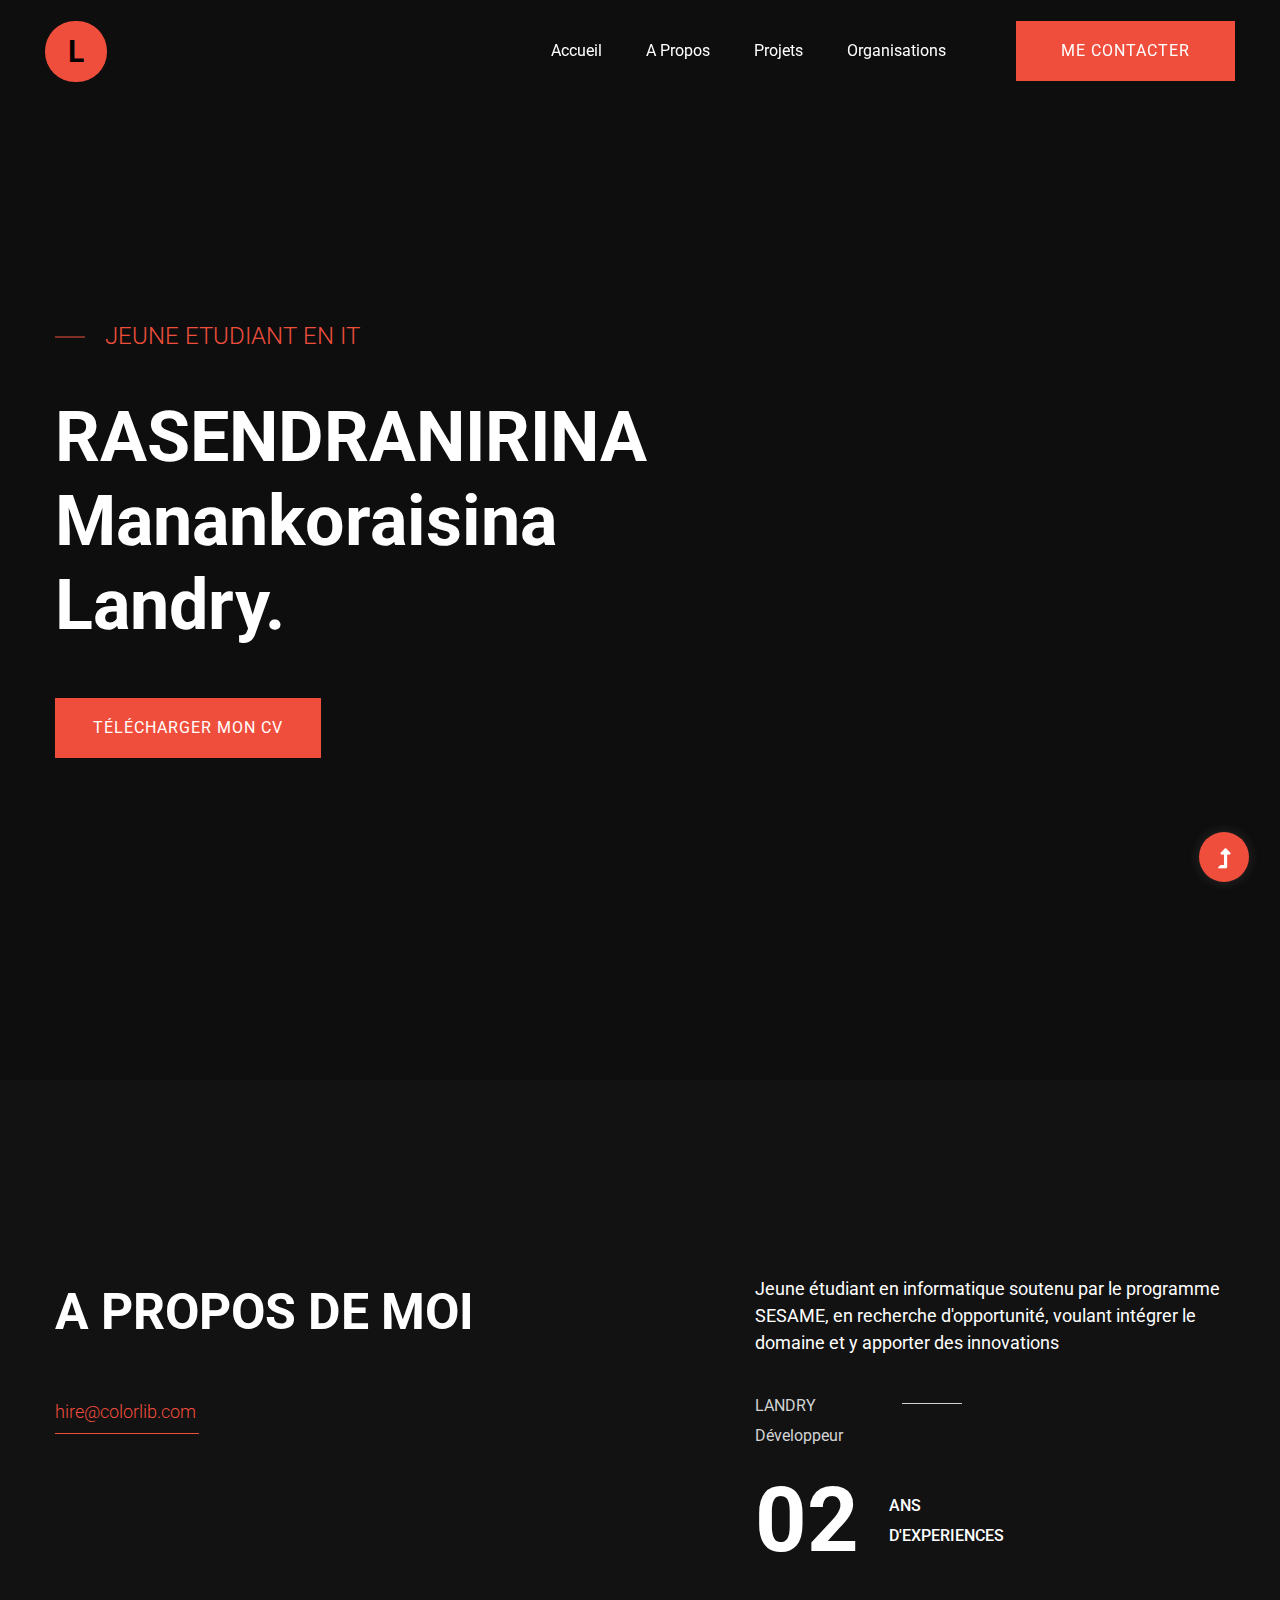
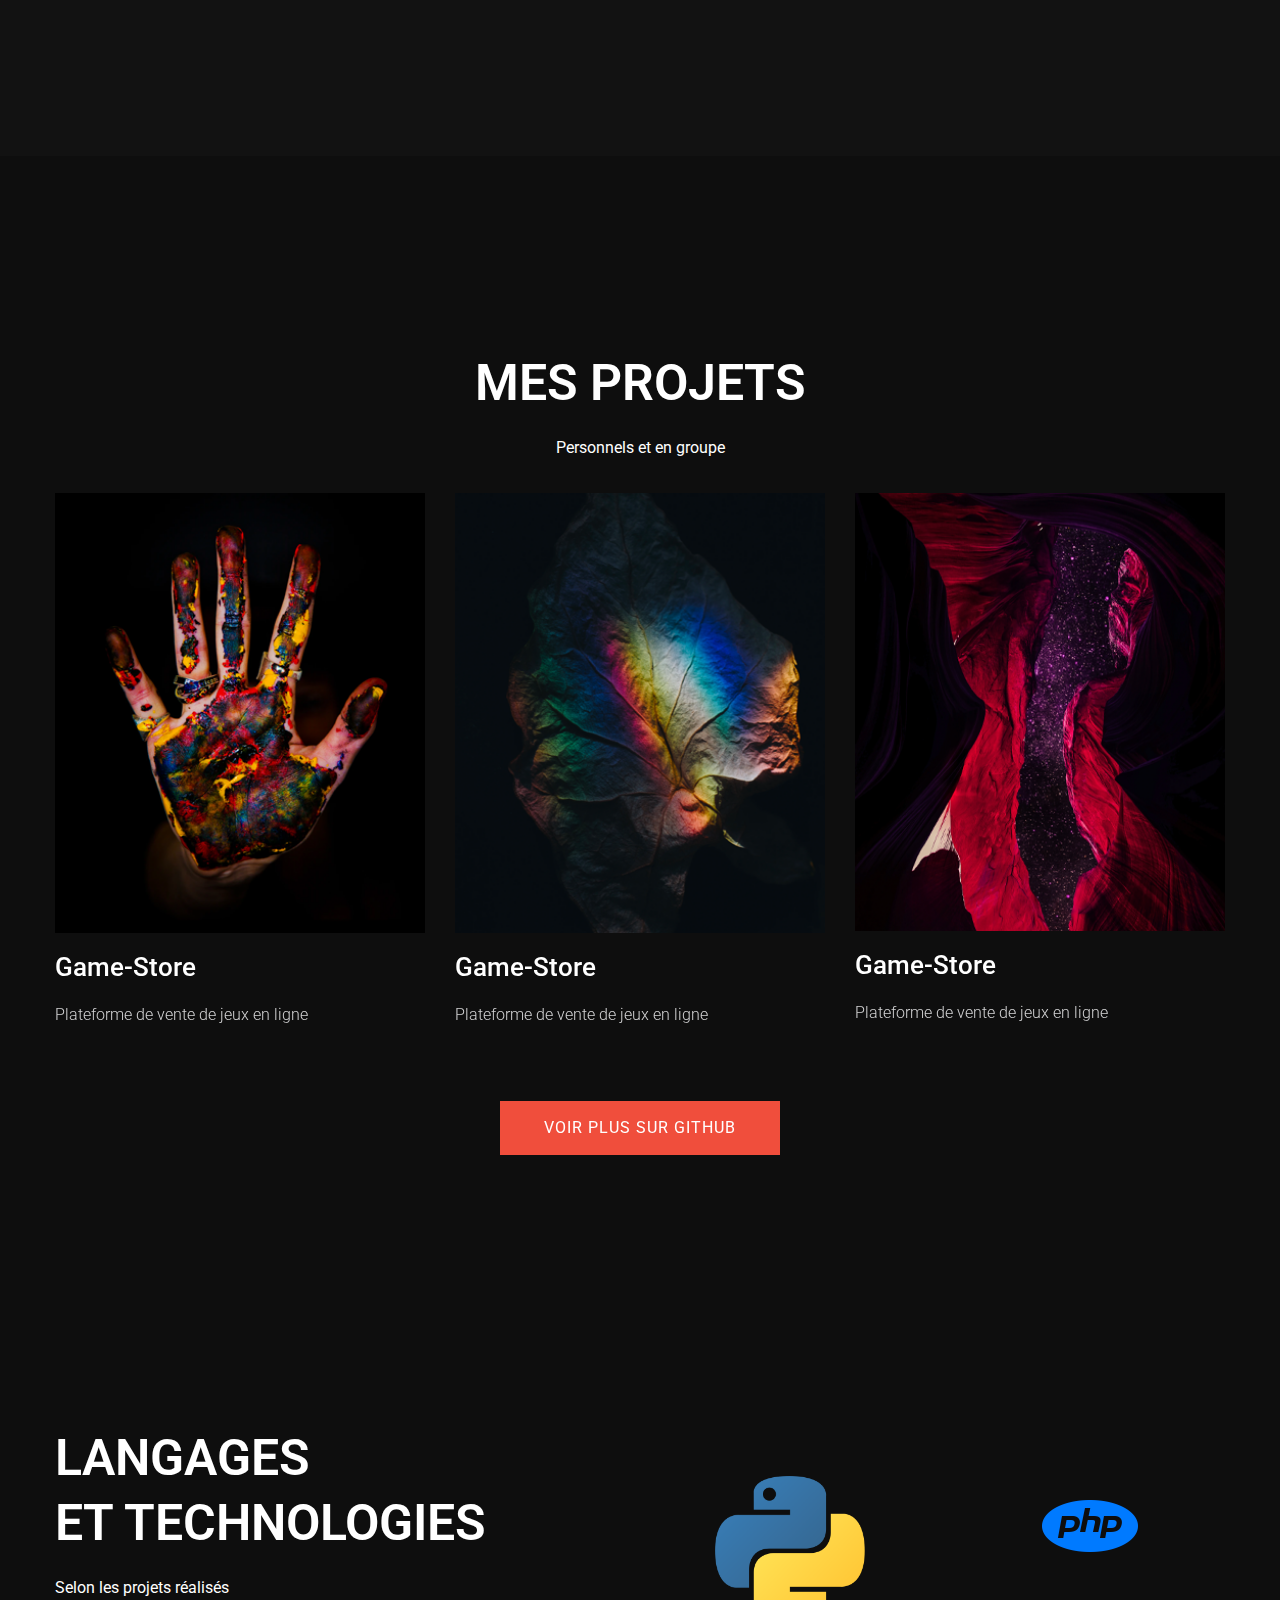
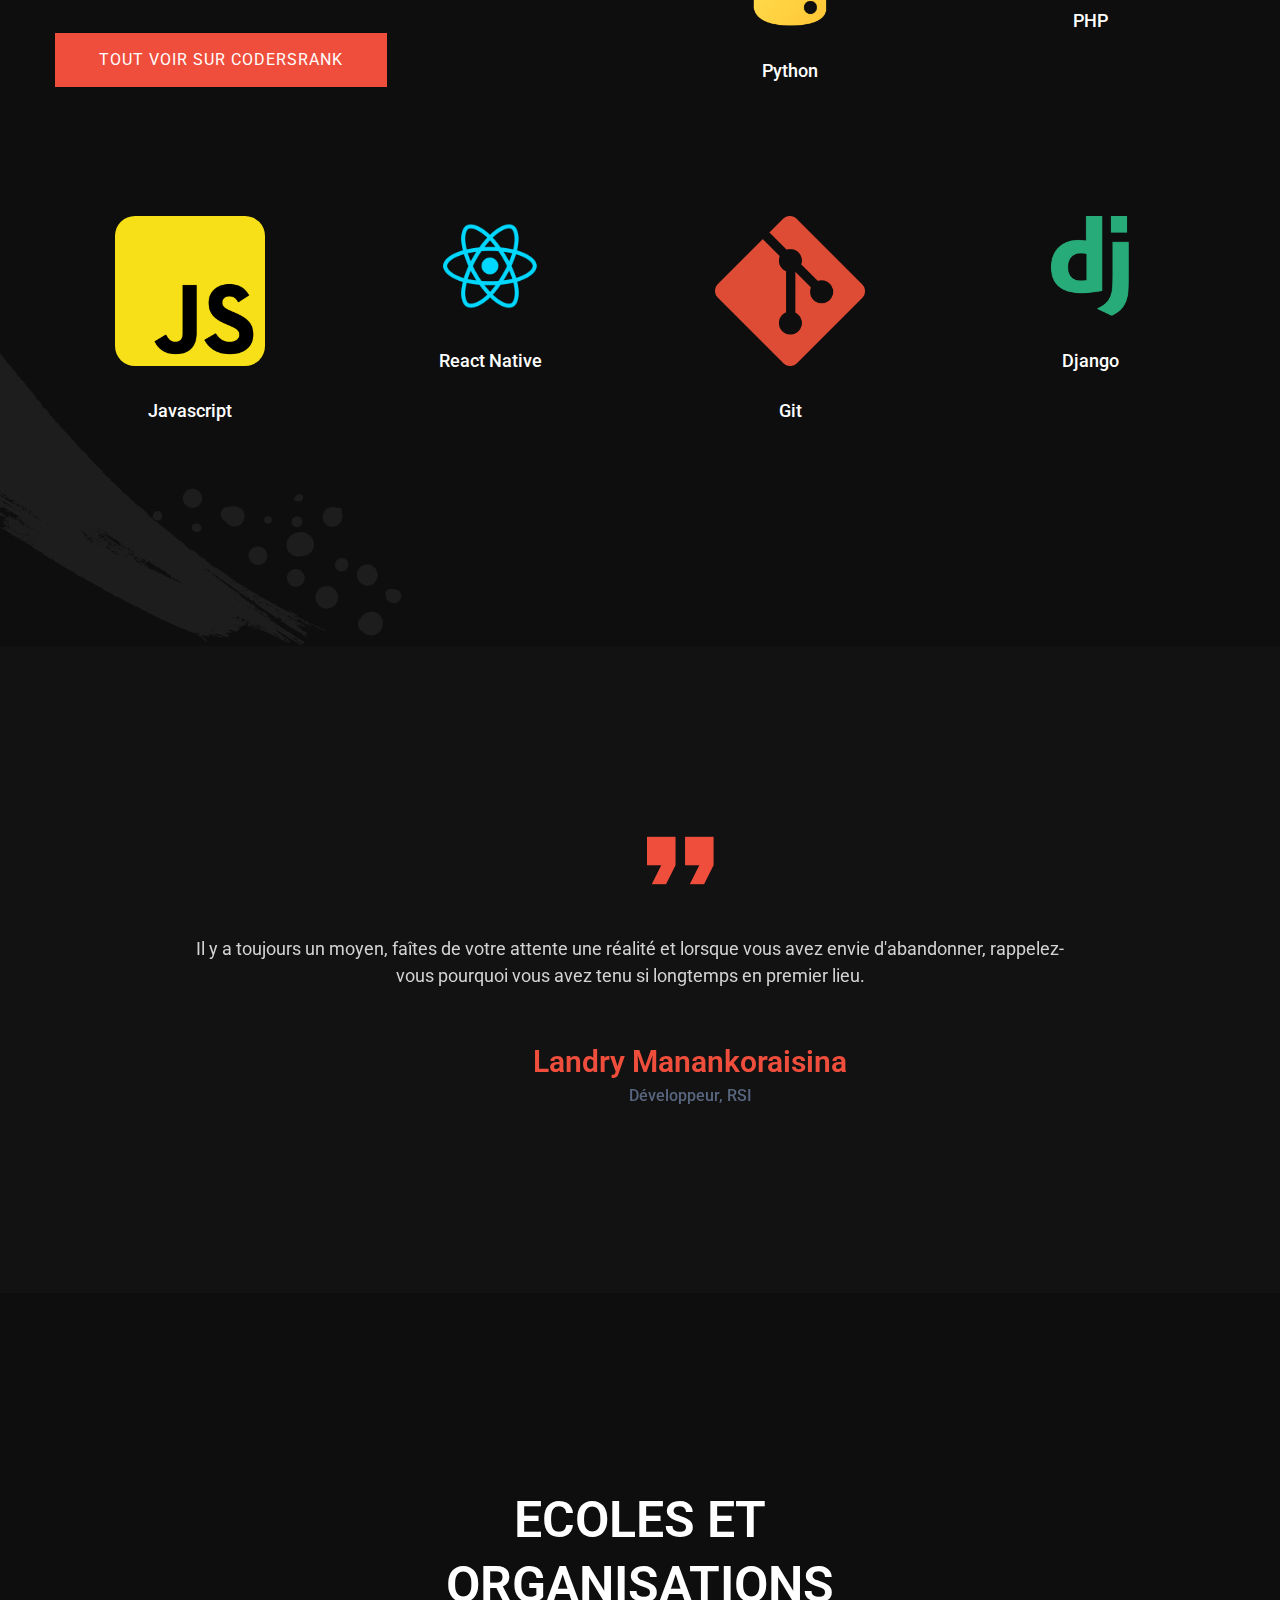
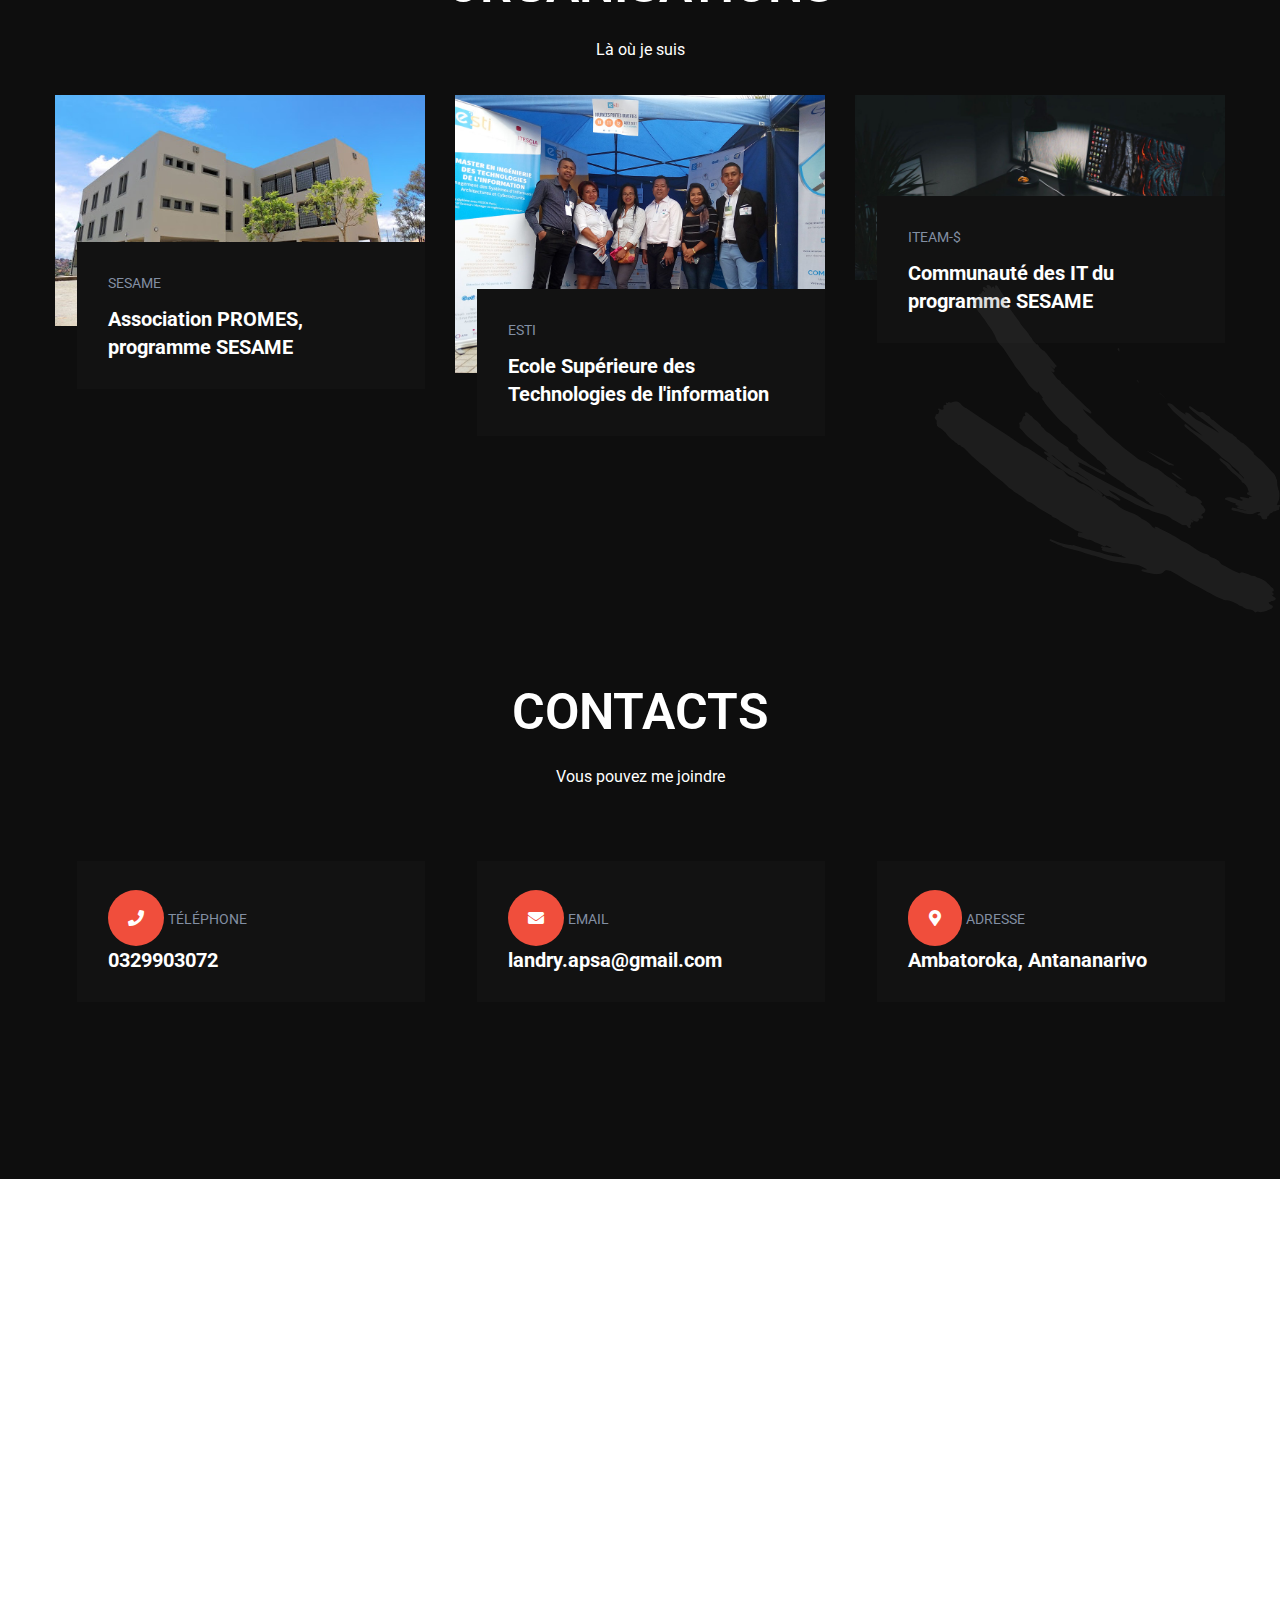
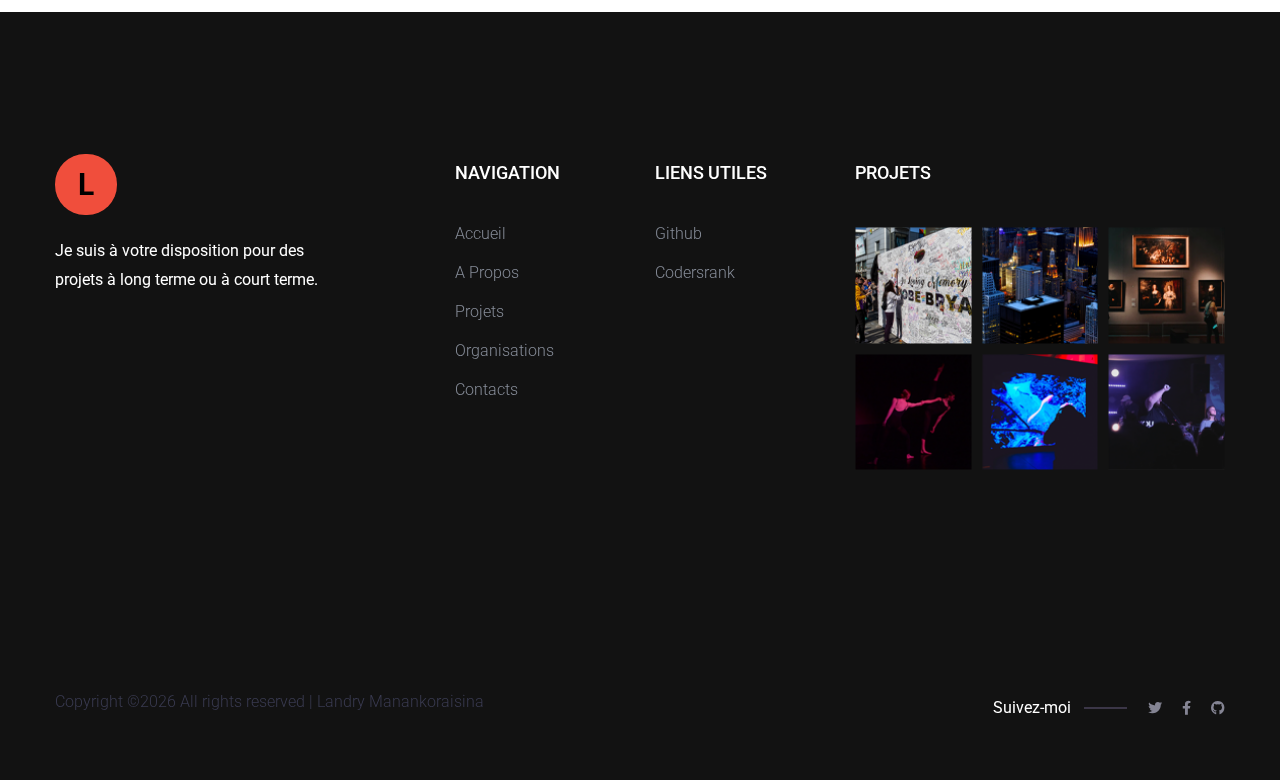
==== index.html @ 5b33c989 "Change index" ====
<!doctype html>
	<html class="no-js" lang="zxx">
		<head>
			<meta charset="utf-8">
			<meta http-equiv="x-ua-compatible" content="ie=edge">
			<title>Landry Manankoraisina </title>
			<meta name="description" content="">
			<meta name="viewport" content="width=device-width, initial-scale=1">
			<link rel="manifest" href="site.webmanifest">
			<link rel="shortcut icon" type="image/x-icon" href="assets/img/fav.ico">

			<link rel="stylesheet" href="assets/css/bootstrap.min.css">
			<link rel="stylesheet" href="assets/css/owl.carousel.min.css">
			<link rel="stylesheet" href="assets/css/slicknav.css">
			<link rel="stylesheet" href="assets/css/flaticon.css">
			<link rel="stylesheet" href="assets/css/animate.min.css">
			<link rel="stylesheet" href="assets/css/magnific-popup.css">
			<link rel="stylesheet" href="assets/css/fontawesome-all.min.css">
			<link rel="stylesheet" href="assets/css/themify-icons.css">
			<link rel="stylesheet" href="assets/css/slick.css">
			<link rel="stylesheet" href="assets/css/nice-select.css">
			<link href="assets/fontawesome/css/all.css" rel="stylesheet">
			<link href="assets/fontawesome/css/fontawesome.css" rel="stylesheet">
			<link href="assets/fontawesome/css/fontawesome.min.css" rel="stylesheet">
			<link rel="stylesheet" href="assets/css/style.css">

		</head>

		<body>

			<div id="preloader-active">
				<div class="preloader d-flex align-items-center justify-content-center">
					<div class="preloader-inner position-relative">
						<div class="preloader-circle"></div>
							<div class="preloader-img pere-text">
							<a href="index1.html" style="font-size:30px;background-color: #f04e3c; padding: 13px; padding-left:23px; padding-right: 23px; color: #fff; font-weight: bolder; border-radius: 30px;">L</a>
						</div>
					</div>
				</div>
			</div>

			
			<header id="home">

				<div class="header-area header-transparent">
					<div class="main-header  header-sticky">
						<div class="container-fluid">
							<div class="row align-items-center">

								<div class="col-xl-2 col-lg-2 col-md-1">
									<div class="logo">
										<a href="index1.html" style="font-size:30px;background-color: #f04e3c; padding: 13px; padding-left:23px; padding-right: 23px; color: #000; font-weight: bolder; border-radius: 30px;">L</a>
									</div>
								</div>
								<div class="col-xl-10 col-lg-10 col-md-10">
									<div class="menu-main d-flex align-items-center justify-content-end">

										<div class="main-menu f-right d-none d-lg-block">
											<nav>
												<ul id="navigation">
													<li ><a href="index1.html">Accueil</a></li>
													<li ><a href="#apropos"> A propos</a></li>
													<li ><a href="#projets">Projets</a></li>
													<li ><a href="#org">Organisations</a></li>
												</ul>
											</nav>
										</div>

										<div class="header-right-btn f-right d-none d-lg-block ml-20">
											<a href="#contact" class="btn header-btn">Me contacter</a>
										</div>
									</div>
								</div>

								<div class="col-12">
									<div class="mobile_menu d-block d-lg-none"></div>
								</div>
							</div>
						</div>
					</div>
				</div>

			</header>


			<main>

				<div class="slider-area ">
					<div class="slider-active">

						<div class="single-slider slider-height d-flex align-items-center">
							<div class="container">
								<div class="row">
									<div class="col-xl-7 col-lg-7 col-md-8">
										<div class="hero__caption">
											<span data-animation="fadeInUp" data-delay=".4s">JEUNE ETUDIANT EN IT</span>
											<h1 data-animation="fadeInUp" data-delay=".6s" style="text-transform: none !important;">RASENDRANIRINA Manankoraisina Landry.</h1>

											<div class="hero__btn">
												<a href="assets/cv/CV_Landry.pdf" class="btn hero-btn" data-animation="fadeInLeft" data-delay=".8s">Télécharger mon CV</a>
											</div>
										</div>
									</div>
								</div>
							</div>

							<div class="hero-man">
								<!--<img src="assets/img/gallery/about2.png" alt="">-->
							</div>
						</div>

					</div>
				</div>


				<section class="about-area about1 section-padding30" id="apropos">
					<div class="container">
						<div class="row justify-content-between">
							<div class="col-xl-5 col-lg-6">
								<div class="about-caption2 mb-50">
									<h3>A PROPOS DE MOI</h3>
									<div class="send-cv">
										<a ><span class="__cf_email__" data-cfemail="a0c8c9d2c5e0c3cfcccfd2ccc9c28ec3cfcd">ETUDIANT en INFORMATIQUE</span></a>
									</div>
								</div>
							</div>
							<div class="col-xl-5 col-lg-5">
								<div class="about-caption mb-50">
									<h3>Jeune étudiant en informatique soutenu par le programme
										SESAME, en recherche d'opportunité, voulant intégrer le domaine
										et y apporter des innovations</h3>
									<p class="pera1"><span>Landry </span> Développeur</p>
									<div class="experience">
										<div class="year">
											<span>02</span>
										</div>
										<div class="year-details"><p>ANS<br> D'EXPERIENCES</p></div>
									</div>
								</div>
							</div>
						</div>
					</div>
					
					<div class="about-shape d-none d-xl-block">
						<img src="assets/img/gallery/about_shape.png" alt="">
					</div>
				</section>


				<section class="home-blog-area section-padding30" id="projets">
					<div class="container">
						<div class="section-tittle text-center mb-30">
							<h2>MES PROJETS</h2>
							<p>Personnels et en groupe</p>
						</div>
						<div class="row">
							<div class="col-xl-4 col-lg-4 col-md-6 col-sm-6">
								<div class="single-team mb-30">
									<div class="team-img">
										<img src="assets/img/gallery/blog01.png" alt="">
									</div>
										<div class="team-caption">
										<h3><a href="services.html">Game-Store</a></h3>
										<p>Plateforme de vente de jeux en ligne</p>
									</div>
								</div>
							</div>
							<div class="col-xl-4 col-lg-4 col-md-6 col-sm-6">
								<div class="single-team mb-30">
									<div class="team-img">
										<img src="assets/img/gallery/blog02.png" alt="">
									</div>
									<div class="team-caption">
										<h3><a href="services.html">Game-Store</a></h3>
										<p>Plateforme de vente de jeux en ligne</p>
									</div>
								</div>
							</div>
							<div class="col-xl-4 col-lg-4 col-md-6 col-sm-6">
								<div class="single-team mb-30">
									<div class="team-img">
										<img src="assets/img/gallery/blog03.png" alt="">
									</div>
									<div class="team-caption">
										<h3><a href="services.html">Game-Store</a></h3>
										<p>Plateforme de vente de jeux en ligne</p>
									</div>
								</div>
							</div>	
						</div>
						<div class="row" style="margin-top: -5%;">
							<div class="col-lg-12">
								<div class="gallery-btn text-center pt-100">
									<a href="https://github.com/Landris18" class="btn">Voir plus sur Github</a>
								</div>
							</div>
						</div>
					</div>
				</section>


				<section class="brand-area pb-bottom section-padding30">
					<div class="container" style="margin-top: -5%;">
						<div class="row">
							<div class="col-lg-6">
								<div class="section-tittle mb-30">
									<h2>LANGAGES <br>ET TECHNOLOGIES</h2>
									<p>Selon les projets réalisés</p>
									<a href="https://profile.codersrank.io/user/Landris18" class="btn">Tout voir sur Codersrank</a>
								</div>
							</div>
							<div class="col-lg-3 col-md-4 col-sm-6">
								<div class="single-brand text-center mb-30" style="border:none !important;">
									<img src="assets/img/gallery/pyth.png" height="150" alt="">
									<p style="text-transform: none;">Python</p>
								</div>
							</div>
							<div class="col-lg-3 col-md-4 col-sm-6">
								<div class="single-brand text-center mb-30" style="border:none !important;">
									<img src="assets/img/gallery/php.png" height="100" alt="">
									<p style="text-transform: none;">PHP</p>
								</div>
							</div>
							<div class="col-lg-3 col-md-4 col-sm-6" >
								<div class="single-brand text-center mb-30" style="border:none !important;">
									<img src="assets/img/gallery/js.png" height="150" style="border-radius: 20px;" alt="">
									<p style="text-transform: none;">Javascript</p>
								</div>
							</div>
							<div class="col-lg-3 col-md-4 col-sm-6">
								<div class="single-brand text-center mb-30" style="border:none !important;">
									<img src="assets/img/gallery/react.png" height="100" alt="">
									<p style="text-transform: none;">React Native</p>
								</div>
							</div>
							<div class="col-lg-3 col-md-4 col-sm-6">
								<div class="single-brand text-center mb-30" style="border:none !important;">
									<img src="assets/img/gallery/git.png" height="150" alt="">
									<p style="text-transform: none;">Git</p>
								</div>
							</div>
							<div class="col-lg-3 col-md-4 col-sm-6">
								<div class="single-brand text-center mb-30" style="border:none !important;">
									<img src="assets/img/gallery/dj.png" height="100" alt="">
									<p style="text-transform: none;">Django</p>
								</div>
							</div>
						</div>
					</div>

					<div class="brand-shape d-none d-lg-block">
						<img src="assets/img/gallery/brand_shape.png" alt="">
					</div>
				</section>


				<div class="testimonial-area testimonial-padding">
					<div class="container ">
						<div class="row d-flex justify-content-center">
							<div class="col-xl-11 col-lg-11 col-md-9">
								<div class="h1-testimonial-active">
									<div class="single-testimonial text-center">
										<div class="testimonial-caption ">
											<div class="testimonial-top-cap">
												<img src="assets/img/gallery/testimonial.png" alt="">
												<p style="font-size: 18px;">Il y a toujours un moyen, faîtes de votre attente une réalité et lorsque vous avez envie d'abandonner, rappelez-vous pourquoi vous avez tenu si longtemps en premier lieu.</p>
											</div>

											<div class="testimonial-founder d-flex align-items-center justify-content-center">
												<div class="founder-img">
													<img height="80" style="border-radius: 50px;"  src="assets/img/gallery/landry.jpg" alt="">
												</div>
												<div class="founder-text">
													<span>Landry Manankoraisina</span>
													<p>Développeur, RSI</p>
												</div>
											</div>
										</div>
									</div>
								</div>
							</div>
						</div>
					</div>
				</div>


				<section class="blogs-area section-padding30" id="org">
					<div class="container">
						<div class="row justify-content-center">
							<div class="col-lg-6">
								<div class="section-tittle text-center mb-30">
									<h2>Ecoles et organisations</h2>
									<p>Là où je suis</p>
								</div>
							</div>
						</div>
						<div class="row">
							<div class="col-lg-4 col-md-6">
								<div class="single-blogs mb-100">
									<div class="blog-img">
										<img src="assets/img/gallery/sesame.jpg" alt="">
									</div>
									<div class="blog-cap">
										<span class="color1">SESAME</span>
										<h4><a href="https://sesame.promesmada.org">Association PROMES, programme SESAME</a></h4>
									</div>
								</div>
							</div>
							<div class="col-lg-4 col-md-6">
								<div class="single-blogs mb-100">
									<div class="blog-img">
										<img src="assets/img/gallery/esti.jpg" alt="">
									</div>
									<div class="blog-cap">
										<span class="color1">ESTI</span>
										<h4><a href="https://esti.mg">Ecole Supérieure des Technologies de l'information</a></h4>
									</div>
								</div>
							</div>
							<div class="col-lg-4 col-md-6">
								<div class="single-blogs mb-100">
									<div class="blog-img">
										<img src="assets/img/gallery/it.jpg" alt="">
									</div>
									<div class="blog-cap">
										<span class="color1">iTeam-$</span>
										<h4><a href="https://iteam-s.github.io">Communauté des IT du programme SESAME</a></h4>
									</div>
								</div>
							</div>
						</div>
					</div>

					<div class="blog-shape d-none d-xl-block" >
						<img src="assets/img/gallery/blog_shape.png" alt="">
					</div>
				</section>



				<section class="blogs-area section-padding30" id="contact" >
					<div class="container" style="margin-top: -10%;">
						<div class="row justify-content-center">
							<div class="col-lg-6">
								<div class="section-tittle text-center mb-30">
									<h2>Contacts</h2>
									<p>Vous pouvez me joindre</p>
								</div>
							</div>
						</div>
						<div class="row" style="margin-top: 10%;">
							<div class="col-lg-4 col-md-6">
								<div class="single-blogs mb-100">
									<div class="blog-cap">
										<i class="fa fa-phone" style="color: white; background-color: #f04e3c; padding: 20px; border-radius: 50px;"></i>
										<span class="color1">Téléphone</span>
										<h4><a >0329903072</a></h4>
									</div>
								</div>
							</div>
							<div class="col-lg-4 col-md-6">
								<div class="single-blogs mb-100">
									<div class="blog-cap" >
										<i class="fa fa-envelope" style="color: white; background-color: #f04e3c; padding: 20px; border-radius: 50px;"></i>
										<span class="color1">Email</span>
										<h4 ><a>landry.apsa@gmail.com</a></h4>
									</div>
								</div>
							</div>
							<div class="col-lg-4 col-md-6">
								<div class="single-blogs mb-100">
									<div class="blog-cap">
										<i class="fa fa-map-marker-alt" style="color: white; background-color: #f04e3c; padding: 20px; padding-left: 21px; padding-right: 21px; border-radius: 50px;"></i>
										<span class="color1">Adresse</span>
										<h4><a>Ambatoroka, Antananarivo</a></h4>
									</div>
								</div>
							</div>
						</div>
					</div>
				</section>

			</main>

			
			<div class="map">
				<iframe style="width: 100%; height: 465px; margin-bottom: -3%;" src="https://www.google.com/maps/embed?pb=!1m18!1m12!1m3!1d6885.106578918147!2d47.54228074004742!3d-18.925922514145277!2m3!1f0!2f0!3f0!3m2!1i1024!2i768!4f13.1!3m3!1m2!1s0x0%3A0x0!2zMTjCsDU1JzM0LjYiUyA0N8KwMzInMzIuNCJF!5e0!3m2!1sfr!2smg!4v1571832051023!5m2!1sfr!2smg" frameborder="0" style="border:0;" allowfullscreen=""></iframe>
			</div>
			
			
			<footer>
				<div class="footer-area footer-bg">
					<div class="container">
						<div class="footer-top footer-padding">
							<div class="row d-flex justify-content-between">
								<div class="col-xl-4 col-lg-4 col-md-5 col-sm-8">
									<div class="single-footer-caption mb-50">

										<div class="footer-logo">
											<a href="index1.html" style="font-size:30px;background-color: #f04e3c; padding: 13px; padding-left:23px; padding-right: 23px; color: #000; font-weight: bolder; border-radius: 30px;">L</a>
										</div>
										<div class="footer-tittle">
											<div class="footer-pera">
												<p class="info1">Je suis à votre disposition pour des projets à long terme ou à court terme.</p>
											</div>
										</div>
									</div>
								</div>
								<div class="col-xl-2 col-lg-2 col-md-5 col-sm-6">
									<div class="single-footer-caption mb-50">
										<div class="footer-tittle">
											<h4>Navigation</h4>
											<ul>
												<li><a href="#home">Accueil</a></li>
												<li><a href="#apropos">A propos</a></li>
												<li><a href="#projets">Projets</a></li>
												<li><a href="#org">Organisations</a></li>
												<li><a href="#contact">Contacts</a></li>
											</ul>
										</div>
									</div>
								</div>
								<div class="col-xl-2 col-lg-2 col-md-5 col-sm-6">
									<div class="single-footer-caption mb-50">
										<div class="footer-tittle">
											<h4>Liens utiles</h4>
											<ul>
												<li><a href="https://github.com/Landris18">Github</a></li>
												<li><a href="https://profile.codersrank.io/user/Landris18">Codersrank</a></li>
											</ul>
										</div>
									</div>
								</div>

								<div class="col-xl-4 col-lg-4 col-md-5 col-sm-7">
									<div class="single-footer-caption mb-50">
										<div class="footer-tittle">
											<h4>Projets</h4>
										</div>
										<div class="instagram-gellay">
											<ul class="insta-feed">
												<li><a href="#"><img src="assets/img/gallery/instagram1.png" alt=""></a></li>
												<li><a href="#"><img src="assets/img/gallery/instagram2.png" alt=""></a></li>
												<li><a href="#"><img src="assets/img/gallery/instagram3.png" alt=""></a></li>
												<li><a href="#"><img src="assets/img/gallery/instagram4.png" alt=""></a></li>
												<li><a href="#"><img src="assets/img/gallery/instagram5.png" alt=""></a></li>
												<li><a href="#"><img src="assets/img/gallery/instagram6.png" alt=""></a></li>
											</ul>
										</div>
									</div>
								</div>
							</div>
						</div>
					<div class="footer-bottom">
					<div class="row d-flex justify-content-between align-items-center">
						<div class="col-xl-9 col-lg-8">
							<div class="footer-copy-right">
								<p>
									Copyright &copy;<script data-cfasync="false" src="/cdn-cgi/scripts/5c5dd728/cloudflare-static/email-decode.min.js"></script><script>document.write(new Date().getFullYear());</script> All rights reserved | Landry Manankoraisina</a>
								</p>
							</div>
						</div>
						<div class="col-xl-3 col-lg-4">
							<div class="footer-social f-right">
								<span>Suivez-moi</span>
								<a href="https://twitter.com/lanrdryapsa"><i class="fab fa-twitter"></i></a>
								<a href="https://www.facebook.com/Landris18"><i class="fab fa-facebook-f"></i></a>
								<a href="https://github.com/Landris18"><i class="fab fa-github"></i></a>
							</div>
						</div>
					</div>
					</div>
					</div>
				</div>

			</footer>

			<div id="back-top">
				<a title="Go to Top" href="#"> <i class="fas fa-level-up-alt"></i></a>
			</div>

			
			
			<script src="./assets/js/vendor/modernizr-3.5.0.min.js"></script>
			<script src="./assets/js/vendor/jquery-1.12.4.min.js"></script>
			<script src="./assets/js/popper.min.js"></script>
			<script src="./assets/js/bootstrap.min.js"></script>
			<script src="./assets/js/jquery.slicknav.min.js"></script>
			<script src="./assets/js/owl.carousel.min.js"></script>
			<script src="./assets/js/slick.min.js"></script>
			<script src="./assets/js/wow.min.js"></script>
			<script src="./assets/js/animated.headline.js"></script>
			<script src="./assets/js/jquery.magnific-popup.js"></script>
			<script src="./assets/js/jquery.nice-select.min.js"></script>
			<script src="./assets/js/jquery.sticky.js"></script>
			<script src="./assets/js/contact.js"></script>
			<script src="./assets/js/jquery.form.js"></script>
			<script src="./assets/js/jquery.validate.min.js"></script>
			<script src="./assets/js/mail-script.js"></script>
			<script src="./assets/js/jquery.ajaxchimp.min.js"></script>
			<script src="./assets/js/plugins.js"></script>
			<script src="./assets/js/main.js"></script>
			<script async src="https://www.googletagmanager.com/gtag/js?id=UA-23581568-13"></script>
			<script>
				window.dataLayer = window.dataLayer || [];
				function gtag(){dataLayer.push(arguments);}
				gtag('js', new Date());

				gtag('config', 'UA-23581568-13');
			</script>
		
		</body>
	</html>
---- assets/css/flaticon.css ----
@font-face{font-family:flaticon;src:url(../fonts/Flaticon.eot);src:url(../fonts/Flaticon.eot?#iefix) format("embedded-opentype"),url(../fonts/Flaticon.woff2) format("woff2"),url(../fonts/Flaticon.woff) format("woff"),url(../fonts/Flaticon.ttf) format("truetype"),url(../fonts/Flaticon.svg#Flaticon) format("svg");font-weight:400;font-style:normal}@media screen and (-webkit-min-device-pixel-ratio:0){@font-face{font-family:flaticon;src:url(../fonts/Flaticon.svg#Flaticon) format("svg")}}[class^=flaticon-]:before,[class*=" flaticon-"]:before,[class^=flaticon-]:after,[class*=" flaticon-"]:after{font-family:Flaticon;font-style:normal}.flaticon-pen:before{content:"\f100"}.flaticon-speaker:before{content:"\f101"}.flaticon-portfolio:before{content:"\f102"}
---- assets/css/themify-icons.css ----
@font-face{font-family:themify;src:url(../fonts/themify.eot?-fvbane);src:url(../fonts/themify.eot?#iefix-fvbane) format('embedded-opentype'),url(../fonts/themify.woff?-fvbane) format('woff'),url(../fonts/themify.ttf?-fvbane) format('truetype'),url(../fonts/themify.svg?-fvbane#themify) format('svg');font-weight:400;font-style:normal}[class^=ti-],[class*=" ti-"]{font-family:themify;speak:none;font-style:normal;font-weight:400;font-variant:normal;text-transform:none;line-height:1;-webkit-font-smoothing:antialiased;-moz-osx-font-smoothing:grayscale}.ti-wand:before{content:"\e600"}.ti-volume:before{content:"\e601"}.ti-user:before{content:"\e602"}.ti-unlock:before{content:"\e603"}.ti-unlink:before{content:"\e604"}.ti-trash:before{content:"\e605"}.ti-thought:before{content:"\e606"}.ti-target:before{content:"\e607"}.ti-tag:before{content:"\e608"}.ti-tablet:before{content:"\e609"}.ti-star:before{content:"\e60a"}.ti-spray:before{content:"\e60b"}.ti-signal:before{content:"\e60c"}.ti-shopping-cart:before{content:"\e60d"}.ti-shopping-cart-full:before{content:"\e60e"}.ti-settings:before{content:"\e60f"}.ti-search:before{content:"\e610"}.ti-zoom-in:before{content:"\e611"}.ti-zoom-out:before{content:"\e612"}.ti-cut:before{content:"\e613"}.ti-ruler:before{content:"\e614"}.ti-ruler-pencil:before{content:"\e615"}.ti-ruler-alt:before{content:"\e616"}.ti-bookmark:before{content:"\e617"}.ti-bookmark-alt:before{content:"\e618"}.ti-reload:before{content:"\e619"}.ti-plus:before{content:"\e61a"}.ti-pin:before{content:"\e61b"}.ti-pencil:before{content:"\e61c"}.ti-pencil-alt:before{content:"\e61d"}.ti-paint-roller:before{content:"\e61e"}.ti-paint-bucket:before{content:"\e61f"}.ti-na:before{content:"\e620"}.ti-mobile:before{content:"\e621"}.ti-minus:before{content:"\e622"}.ti-medall:before{content:"\e623"}.ti-medall-alt:before{content:"\e624"}.ti-marker:before{content:"\e625"}.ti-marker-alt:before{content:"\e626"}.ti-arrow-up:before{content:"\e627"}.ti-arrow-right:before{content:"\e628"}.ti-arrow-left:before{content:"\e629"}.ti-arrow-down:before{content:"\e62a"}.ti-lock:before{content:"\e62b"}.ti-location-arrow:before{content:"\e62c"}.ti-link:before{content:"\e62d"}.ti-layout:before{content:"\e62e"}.ti-layers:before{content:"\e62f"}.ti-layers-alt:before{content:"\e630"}.ti-key:before{content:"\e631"}.ti-import:before{content:"\e632"}.ti-image:before{content:"\e633"}.ti-heart:before{content:"\e634"}.ti-heart-broken:before{content:"\e635"}.ti-hand-stop:before{content:"\e636"}.ti-hand-open:before{content:"\e637"}.ti-hand-drag:before{content:"\e638"}.ti-folder:before{content:"\e639"}.ti-flag:before{content:"\e63a"}.ti-flag-alt:before{content:"\e63b"}.ti-flag-alt-2:before{content:"\e63c"}.ti-eye:before{content:"\e63d"}.ti-export:before{content:"\e63e"}.ti-exchange-vertical:before{content:"\e63f"}.ti-desktop:before{content:"\e640"}.ti-cup:before{content:"\e641"}.ti-crown:before{content:"\e642"}.ti-comments:before{content:"\e643"}.ti-comment:before{content:"\e644"}.ti-comment-alt:before{content:"\e645"}.ti-close:before{content:"\e646"}.ti-clip:before{content:"\e647"}.ti-angle-up:before{content:"\e648"}.ti-angle-right:before{content:"\e649"}.ti-angle-left:before{content:"\e64a"}.ti-angle-down:before{content:"\e64b"}.ti-check:before{content:"\e64c"}.ti-check-box:before{content:"\e64d"}.ti-camera:before{content:"\e64e"}.ti-announcement:before{content:"\e64f"}.ti-brush:before{content:"\e650"}.ti-briefcase:before{content:"\e651"}.ti-bolt:before{content:"\e652"}.ti-bolt-alt:before{content:"\e653"}.ti-blackboard:before{content:"\e654"}.ti-bag:before{content:"\e655"}.ti-move:before{content:"\e656"}.ti-arrows-vertical:before{content:"\e657"}.ti-arrows-horizontal:before{content:"\e658"}.ti-fullscreen:before{content:"\e659"}.ti-arrow-top-right:before{content:"\e65a"}.ti-arrow-top-left:before{content:"\e65b"}.ti-arrow-circle-up:before{content:"\e65c"}.ti-arrow-circle-right:before{content:"\e65d"}.ti-arrow-circle-left:before{content:"\e65e"}.ti-arrow-circle-down:before{content:"\e65f"}.ti-angle-double-up:before{content:"\e660"}.ti-angle-double-right:before{content:"\e661"}.ti-angle-double-left:before{content:"\e662"}.ti-angle-double-down:before{content:"\e663"}.ti-zip:before{content:"\e664"}.ti-world:before{content:"\e665"}.ti-wheelchair:before{content:"\e666"}.ti-view-list:before{content:"\e667"}.ti-view-list-alt:before{content:"\e668"}.ti-view-grid:before{content:"\e669"}.ti-uppercase:before{content:"\e66a"}.ti-upload:before{content:"\e66b"}.ti-underline:before{content:"\e66c"}.ti-truck:before{content:"\e66d"}.ti-timer:before{content:"\e66e"}.ti-ticket:before{content:"\e66f"}.ti-thumb-up:before{content:"\e670"}.ti-thumb-down:before{content:"\e671"}.ti-text:before{content:"\e672"}.ti-stats-up:before{content:"\e673"}.ti-stats-down:before{content:"\e674"}.ti-split-v:before{content:"\e675"}.ti-split-h:before{content:"\e676"}.ti-smallcap:before{content:"\e677"}.ti-shine:before{content:"\e678"}.ti-shift-right:before{content:"\e679"}.ti-shift-left:before{content:"\e67a"}.ti-shield:before{content:"\e67b"}.ti-notepad:before{content:"\e67c"}.ti-server:before{content:"\e67d"}.ti-quote-right:before{content:"\e67e"}.ti-quote-left:before{content:"\e67f"}.ti-pulse:before{content:"\e680"}.ti-printer:before{content:"\e681"}.ti-power-off:before{content:"\e682"}.ti-plug:before{content:"\e683"}.ti-pie-chart:before{content:"\e684"}.ti-paragraph:before{content:"\e685"}.ti-panel:before{content:"\e686"}.ti-package:before{content:"\e687"}.ti-music:before{content:"\e688"}.ti-music-alt:before{content:"\e689"}.ti-mouse:before{content:"\e68a"}.ti-mouse-alt:before{content:"\e68b"}.ti-money:before{content:"\e68c"}.ti-microphone:before{content:"\e68d"}.ti-menu:before{content:"\e68e"}.ti-menu-alt:before{content:"\e68f"}.ti-map:before{content:"\e690"}.ti-map-alt:before{content:"\e691"}.ti-loop:before{content:"\e692"}.ti-location-pin:before{content:"\e693"}.ti-list:before{content:"\e694"}.ti-light-bulb:before{content:"\e695"}.ti-Italic:before{content:"\e696"}.ti-info:before{content:"\e697"}.ti-infinite:before{content:"\e698"}.ti-id-badge:before{content:"\e699"}.ti-hummer:before{content:"\e69a"}.ti-home:before{content:"\e69b"}.ti-help:before{content:"\e69c"}.ti-headphone:before{content:"\e69d"}.ti-harddrives:before{content:"\e69e"}.ti-harddrive:before{content:"\e69f"}.ti-gift:before{content:"\e6a0"}.ti-game:before{content:"\e6a1"}.ti-filter:before{content:"\e6a2"}.ti-files:before{content:"\e6a3"}.ti-file:before{content:"\e6a4"}.ti-eraser:before{content:"\e6a5"}.ti-envelope:before{content:"\e6a6"}.ti-download:before{content:"\e6a7"}.ti-direction:before{content:"\e6a8"}.ti-direction-alt:before{content:"\e6a9"}.ti-dashboard:before{content:"\e6aa"}.ti-control-stop:before{content:"\e6ab"}.ti-control-shuffle:before{content:"\e6ac"}.ti-control-play:before{content:"\e6ad"}.ti-control-pause:before{content:"\e6ae"}.ti-control-forward:before{content:"\e6af"}.ti-control-backward:before{content:"\e6b0"}.ti-cloud:before{content:"\e6b1"}.ti-cloud-up:before{content:"\e6b2"}.ti-cloud-down:before{content:"\e6b3"}.ti-clipboard:before{content:"\e6b4"}.ti-car:before{content:"\e6b5"}.ti-calendar:before{content:"\e6b6"}.ti-book:before{content:"\e6b7"}.ti-bell:before{content:"\e6b8"}.ti-basketball:before{content:"\e6b9"}.ti-bar-chart:before{content:"\e6ba"}.ti-bar-chart-alt:before{content:"\e6bb"}.ti-back-right:before{content:"\e6bc"}.ti-back-left:before{content:"\e6bd"}.ti-arrows-corner:before{content:"\e6be"}.ti-archive:before{content:"\e6bf"}.ti-anchor:before{content:"\e6c0"}.ti-align-right:before{content:"\e6c1"}.ti-align-left:before{content:"\e6c2"}.ti-align-justify:before{content:"\e6c3"}.ti-align-center:before{content:"\e6c4"}.ti-alert:before{content:"\e6c5"}.ti-alarm-clock:before{content:"\e6c6"}.ti-agenda:before{content:"\e6c7"}.ti-write:before{content:"\e6c8"}.ti-window:before{content:"\e6c9"}.ti-widgetized:before{content:"\e6ca"}.ti-widget:before{content:"\e6cb"}.ti-widget-alt:before{content:"\e6cc"}.ti-wallet:before{content:"\e6cd"}.ti-video-clapper:before{content:"\e6ce"}.ti-video-camera:before{content:"\e6cf"}.ti-vector:before{content:"\e6d0"}.ti-themify-logo:before{content:"\e6d1"}.ti-themify-favicon:before{content:"\e6d2"}.ti-themify-favicon-alt:before{content:"\e6d3"}.ti-support:before{content:"\e6d4"}.ti-stamp:before{content:"\e6d5"}.ti-split-v-alt:before{content:"\e6d6"}.ti-slice:before{content:"\e6d7"}.ti-shortcode:before{content:"\e6d8"}.ti-shift-right-alt:before{content:"\e6d9"}.ti-shift-left-alt:before{content:"\e6da"}.ti-ruler-alt-2:before{content:"\e6db"}.ti-receipt:before{content:"\e6dc"}.ti-pin2:before{content:"\e6dd"}.ti-pin-alt:before{content:"\e6de"}.ti-pencil-alt2:before{content:"\e6df"}.ti-palette:before{content:"\e6e0"}.ti-more:before{content:"\e6e1"}.ti-more-alt:before{content:"\e6e2"}.ti-microphone-alt:before{content:"\e6e3"}.ti-magnet:before{content:"\e6e4"}.ti-line-double:before{content:"\e6e5"}.ti-line-dotted:before{content:"\e6e6"}.ti-line-dashed:before{content:"\e6e7"}.ti-layout-width-full:before{content:"\e6e8"}.ti-layout-width-default:before{content:"\e6e9"}.ti-layout-width-default-alt:before{content:"\e6ea"}.ti-layout-tab:before{content:"\e6eb"}.ti-layout-tab-window:before{content:"\e6ec"}.ti-layout-tab-v:before{content:"\e6ed"}.ti-layout-tab-min:before{content:"\e6ee"}.ti-layout-slider:before{content:"\e6ef"}.ti-layout-slider-alt:before{content:"\e6f0"}.ti-layout-sidebar-right:before{content:"\e6f1"}.ti-layout-sidebar-none:before{content:"\e6f2"}.ti-layout-sidebar-left:before{content:"\e6f3"}.ti-layout-placeholder:before{content:"\e6f4"}.ti-layout-menu:before{content:"\e6f5"}.ti-layout-menu-v:before{content:"\e6f6"}.ti-layout-menu-separated:before{content:"\e6f7"}.ti-layout-menu-full:before{content:"\e6f8"}.ti-layout-media-right-alt:before{content:"\e6f9"}.ti-layout-media-right:before{content:"\e6fa"}.ti-layout-media-overlay:before{content:"\e6fb"}.ti-layout-media-overlay-alt:before{content:"\e6fc"}.ti-layout-media-overlay-alt-2:before{content:"\e6fd"}.ti-layout-media-left-alt:before{content:"\e6fe"}.ti-layout-media-left:before{content:"\e6ff"}.ti-layout-media-center-alt:before{content:"\e700"}.ti-layout-media-center:before{content:"\e701"}.ti-layout-list-thumb:before{content:"\e702"}.ti-layout-list-thumb-alt:before{content:"\e703"}.ti-layout-list-post:before{content:"\e704"}.ti-layout-list-large-image:before{content:"\e705"}.ti-layout-line-solid:before{content:"\e706"}.ti-layout-grid4:before{content:"\e707"}.ti-layout-grid3:before{content:"\e708"}.ti-layout-grid2:before{content:"\e709"}.ti-layout-grid2-thumb:before{content:"\e70a"}.ti-layout-cta-right:before{content:"\e70b"}.ti-layout-cta-left:before{content:"\e70c"}.ti-layout-cta-center:before{content:"\e70d"}.ti-layout-cta-btn-right:before{content:"\e70e"}.ti-layout-cta-btn-left:before{content:"\e70f"}.ti-layout-column4:before{content:"\e710"}.ti-layout-column3:before{content:"\e711"}.ti-layout-column2:before{content:"\e712"}.ti-layout-accordion-separated:before{content:"\e713"}.ti-layout-accordion-merged:before{content:"\e714"}.ti-layout-accordion-list:before{content:"\e715"}.ti-ink-pen:before{content:"\e716"}.ti-info-alt:before{content:"\e717"}.ti-help-alt:before{content:"\e718"}.ti-headphone-alt:before{content:"\e719"}.ti-hand-point-up:before{content:"\e71a"}.ti-hand-point-right:before{content:"\e71b"}.ti-hand-point-left:before{content:"\e71c"}.ti-hand-point-down:before{content:"\e71d"}.ti-gallery:before{content:"\e71e"}.ti-face-smile:before{content:"\e71f"}.ti-face-sad:before{content:"\e720"}.ti-credit-card:before{content:"\e721"}.ti-control-skip-forward:before{content:"\e722"}.ti-control-skip-backward:before{content:"\e723"}.ti-control-record:before{content:"\e724"}.ti-control-eject:before{content:"\e725"}.ti-comments-smiley:before{content:"\e726"}.ti-brush-alt:before{content:"\e727"}.ti-youtube:before{content:"\e728"}.ti-vimeo:before{content:"\e729"}.ti-twitter:before{content:"\e72a"}.ti-time:before{content:"\e72b"}.ti-tumblr:before{content:"\e72c"}.ti-skype:before{content:"\e72d"}.ti-share:before{content:"\e72e"}.ti-share-alt:before{content:"\e72f"}.ti-rocket:before{content:"\e730"}.ti-pinterest:before{content:"\e731"}.ti-new-window:before{content:"\e732"}.ti-microsoft:before{content:"\e733"}.ti-list-ol:before{content:"\e734"}.ti-linkedin:before{content:"\e735"}.ti-layout-sidebar-2:before{content:"\e736"}.ti-layout-grid4-alt:before{content:"\e737"}.ti-layout-grid3-alt:before{content:"\e738"}.ti-layout-grid2-alt:before{content:"\e739"}.ti-layout-column4-alt:before{content:"\e73a"}.ti-layout-column3-alt:before{content:"\e73b"}.ti-layout-column2-alt:before{content:"\e73c"}.ti-instagram:before{content:"\e73d"}.ti-google:before{content:"\e73e"}.ti-github:before{content:"\e73f"}.ti-flickr:before{content:"\e740"}.ti-facebook:before{content:"\e741"}.ti-dropbox:before{content:"\e742"}.ti-dribbble:before{content:"\e743"}.ti-apple:before{content:"\e744"}.ti-android:before{content:"\e745"}.ti-save:before{content:"\e746"}.ti-save-alt:before{content:"\e747"}.ti-yahoo:before{content:"\e748"}.ti-wordpress:before{content:"\e749"}.ti-vimeo-alt:before{content:"\e74a"}.ti-twitter-alt:before{content:"\e74b"}.ti-tumblr-alt:before{content:"\e74c"}.ti-trello:before{content:"\e74d"}.ti-stack-overflow:before{content:"\e74e"}.ti-soundcloud:before{content:"\e74f"}.ti-sharethis:before{content:"\e750"}.ti-sharethis-alt:before{content:"\e751"}.ti-reddit:before{content:"\e752"}.ti-pinterest-alt:before{content:"\e753"}.ti-microsoft-alt:before{content:"\e754"}.ti-linux:before{content:"\e755"}.ti-jsfiddle:before{content:"\e756"}.ti-joomla:before{content:"\e757"}.ti-html5:before{content:"\e758"}.ti-flickr-alt:before{content:"\e759"}.ti-email:before{content:"\e75a"}.ti-drupal:before{content:"\e75b"}.ti-dropbox-alt:before{content:"\e75c"}.ti-css3:before{content:"\e75d"}.ti-rss:before{content:"\e75e"}.ti-rss-alt:before{content:"\e75f"}
---- assets/css/nice-select.css ----
.nice-select{-webkit-tap-highlight-color:transparent;background-color:#fff;border-radius:5px;border:solid 1px #e8e8e8;box-sizing:border-box;clear:both;cursor:pointer;display:block;float:left;font-family:inherit;font-size:14px;font-weight:400;height:42px;line-height:40px;outline:none;padding-left:18px;padding-right:30px;position:relative;text-align:left!important;-webkit-transition:all .2s ease-in-out;transition:all .2s ease-in-out;-webkit-user-select:none;-moz-user-select:none;-ms-user-select:none;user-select:none;white-space:nowrap;width:auto}.nice-select:hover{border-color:#dbdbdb}.nice-select:active,.nice-select.open,.nice-select:focus{border-color:#999}.nice-select:after{border-bottom:2px solid #999;border-right:2px solid #999;content:'';display:block;height:5px;margin-top:-4px;pointer-events:none;position:absolute;right:12px;top:50%;-webkit-transform-origin:66% 66%;-ms-transform-origin:66% 66%;transform-origin:66% 66%;-webkit-transform:rotate(45deg);-ms-transform:rotate(45deg);transform:rotate(45deg);-webkit-transition:all .15s ease-in-out;transition:all .15s ease-in-out;width:5px}.nice-select.open:after{-webkit-transform:rotate(-135deg);-ms-transform:rotate(-135deg);transform:rotate(-135deg)}.nice-select.open .list{opacity:1;pointer-events:auto;-webkit-transform:scale(1) translateY(0);-ms-transform:scale(1) translateY(0);transform:scale(1) translateY(0)}.nice-select.disabled{border-color:#ededed;color:#999;pointer-events:none}.nice-select.disabled:after{border-color:#ccc}.nice-select.wide{width:100%}.nice-select.wide .list{left:0!important;right:0!important}.nice-select.right{float:right}.nice-select.right .list{left:auto;right:0}.nice-select.small{font-size:12px;height:36px;line-height:34px}.nice-select.small:after{height:4px;width:4px}.nice-select.small .option{line-height:34px;min-height:34px}.nice-select .list{background-color:#fff;border-radius:5px;box-shadow:0 0 0 1px rgba(68,68,68,.11);box-sizing:border-box;margin-top:4px;opacity:0;overflow:hidden;padding:0;pointer-events:none;position:absolute;top:100%;left:0;-webkit-transform-origin:50% 0;-ms-transform-origin:50% 0;transform-origin:50% 0;-webkit-transform:scale(.75) translateY(-21px);-ms-transform:scale(.75) translateY(-21px);transform:scale(.75) translateY(-21px);-webkit-transition:all .2s cubic-bezier(.5,0,0,1.25),opacity .15s ease-out;transition:all .2s cubic-bezier(.5,0,0,1.25),opacity .15s ease-out;z-index:9}.nice-select .list:hover .option:not(:hover){background-color:transparent!important}.nice-select .option{cursor:pointer;font-weight:400;line-height:40px;list-style:none;min-height:40px;outline:none;padding-left:18px;padding-right:29px;text-align:left;-webkit-transition:all .2s;transition:all .2s}.nice-select .option:hover,.nice-select .option.focus,.nice-select .option.selected.focus{background-color:#f6f6f6}.nice-select .option.selected{font-weight:700}.nice-select .option.disabled{background-color:transparent;color:#999;cursor:default}.no-csspointerevents .nice-select .list{display:none}.no-csspointerevents .nice-select.open .list{display:block}
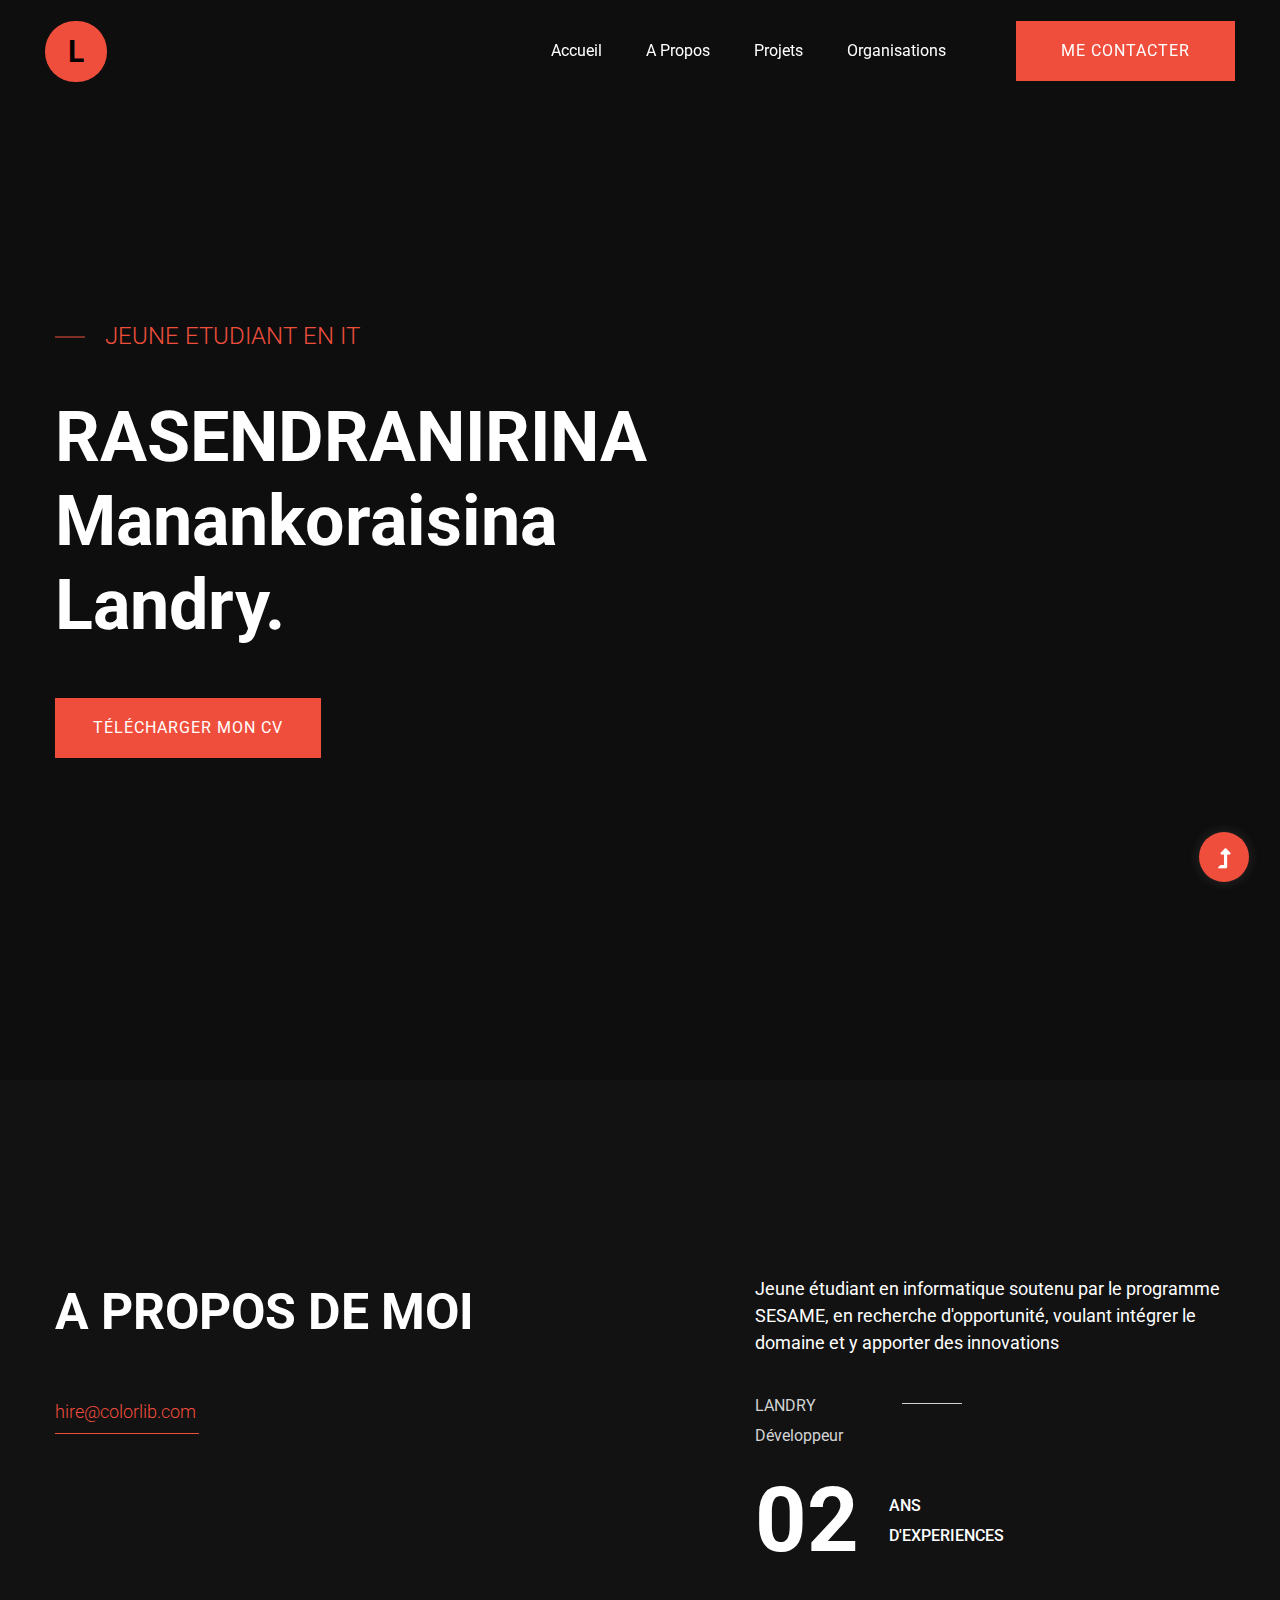
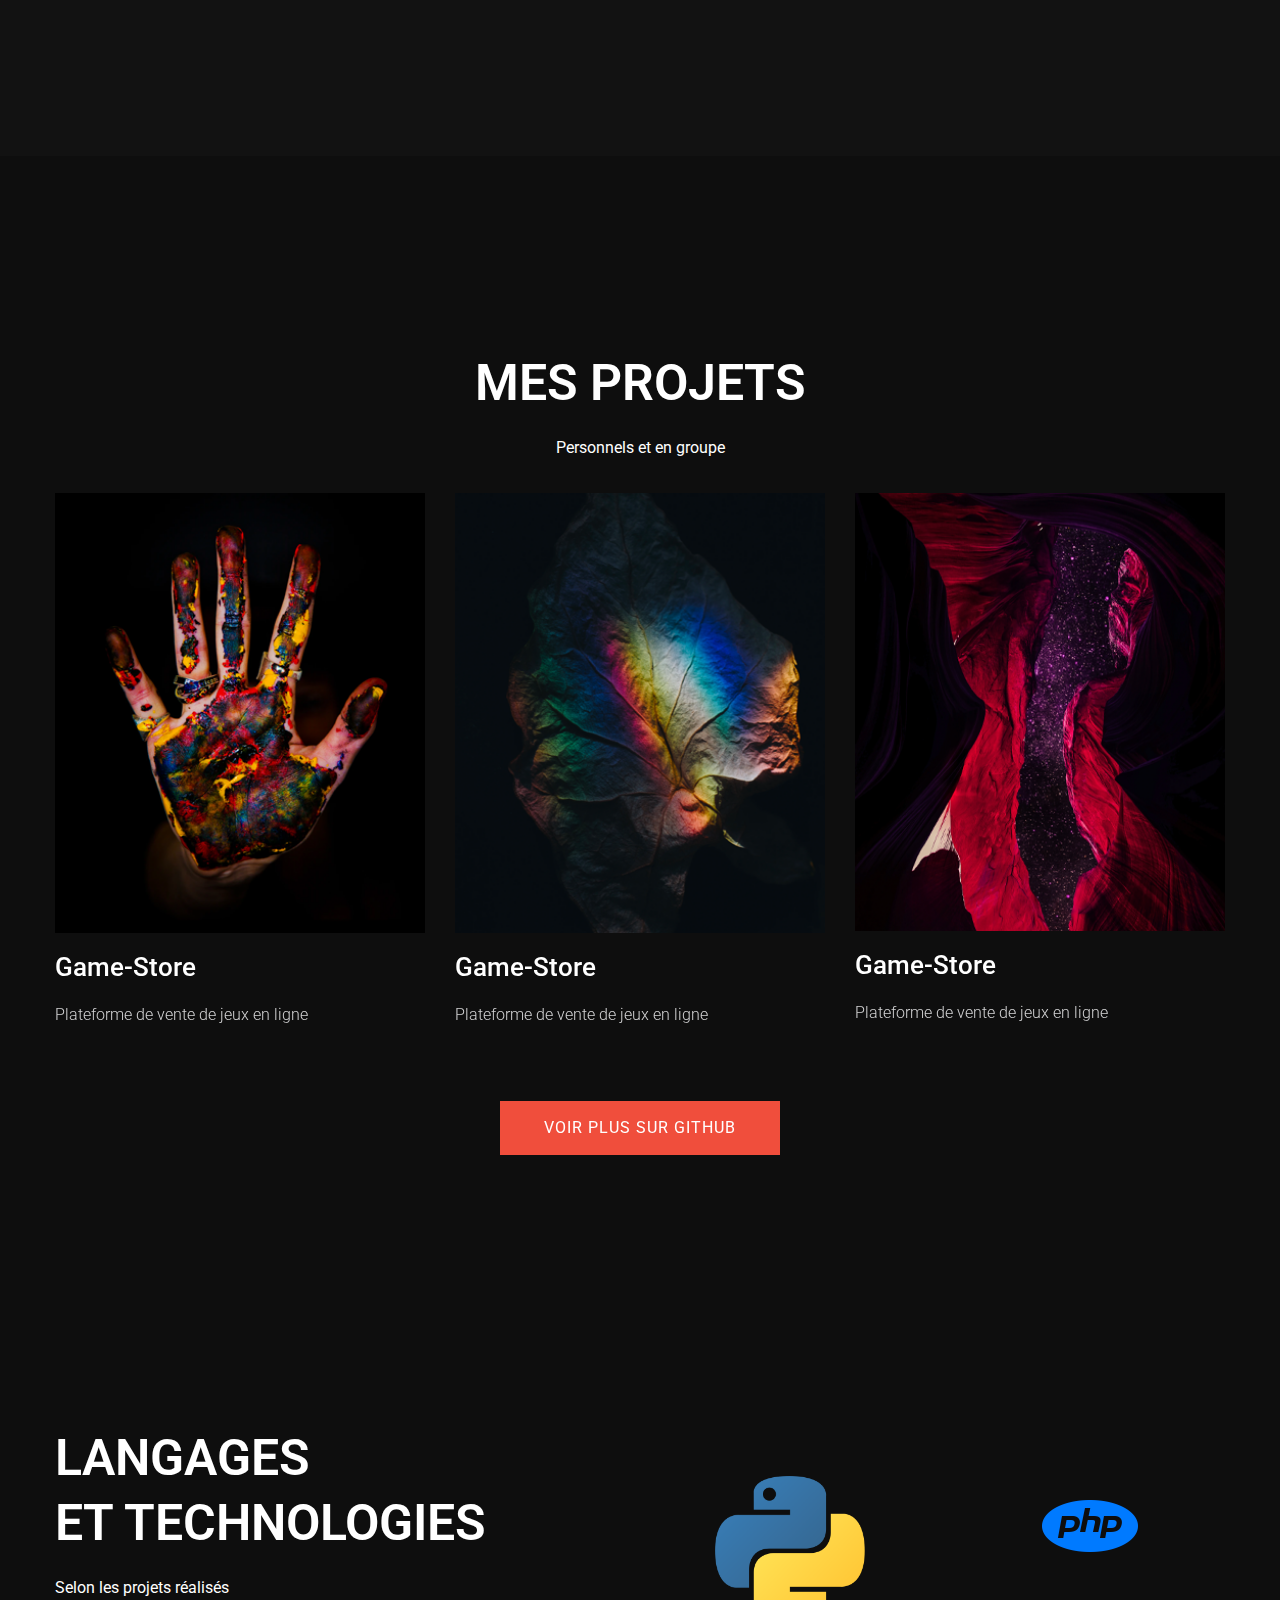
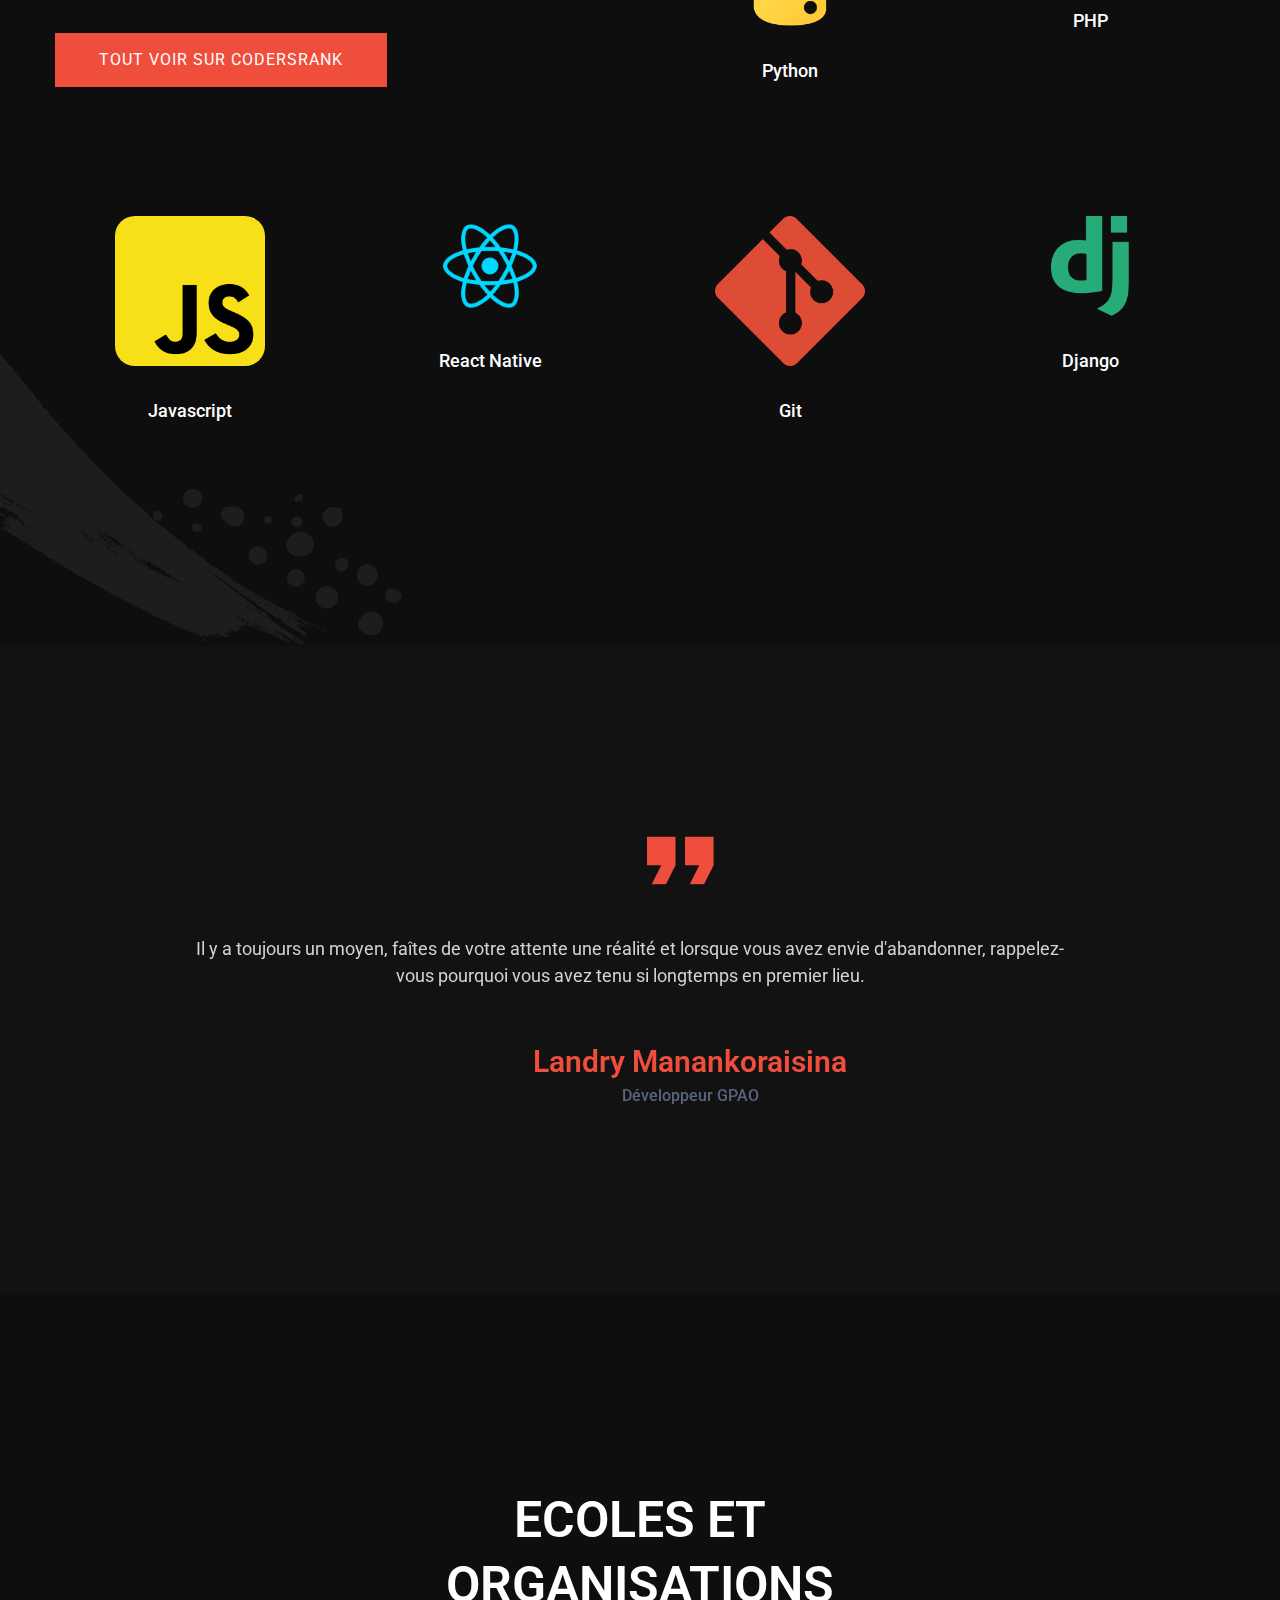
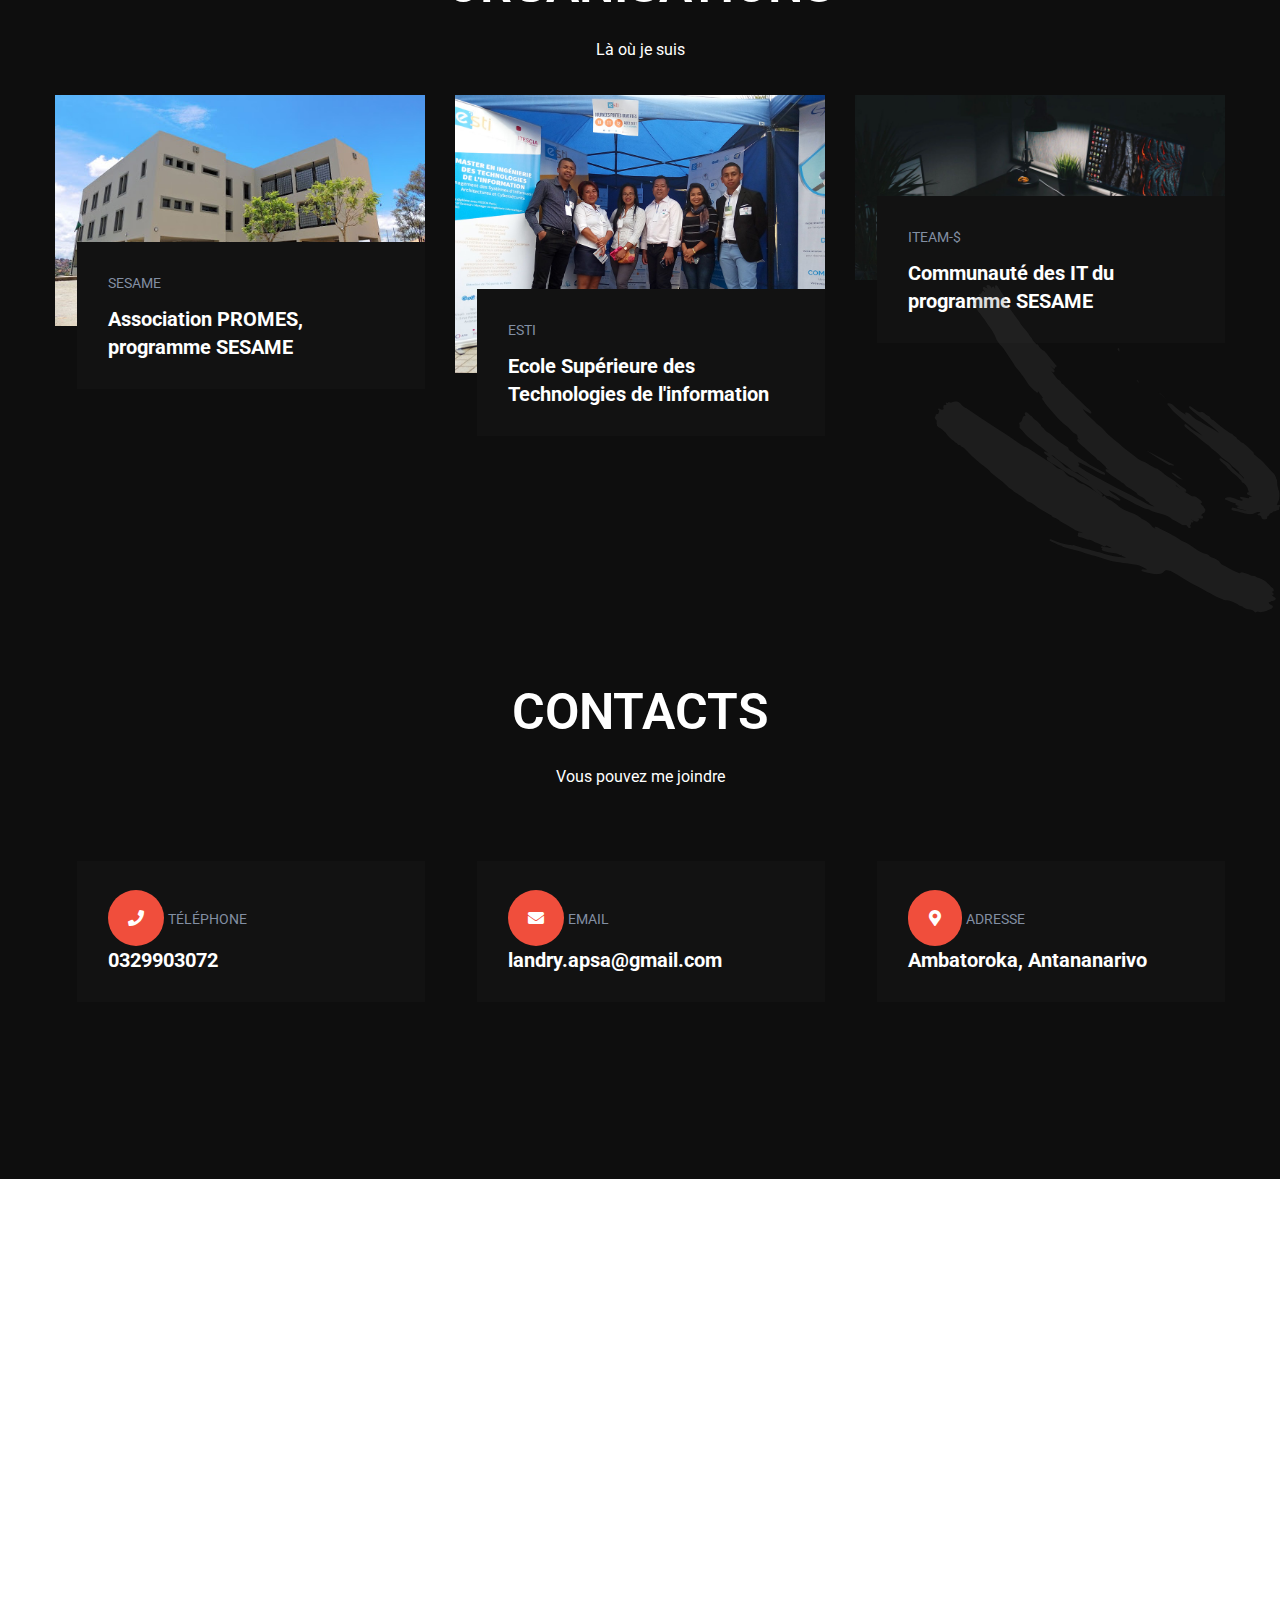
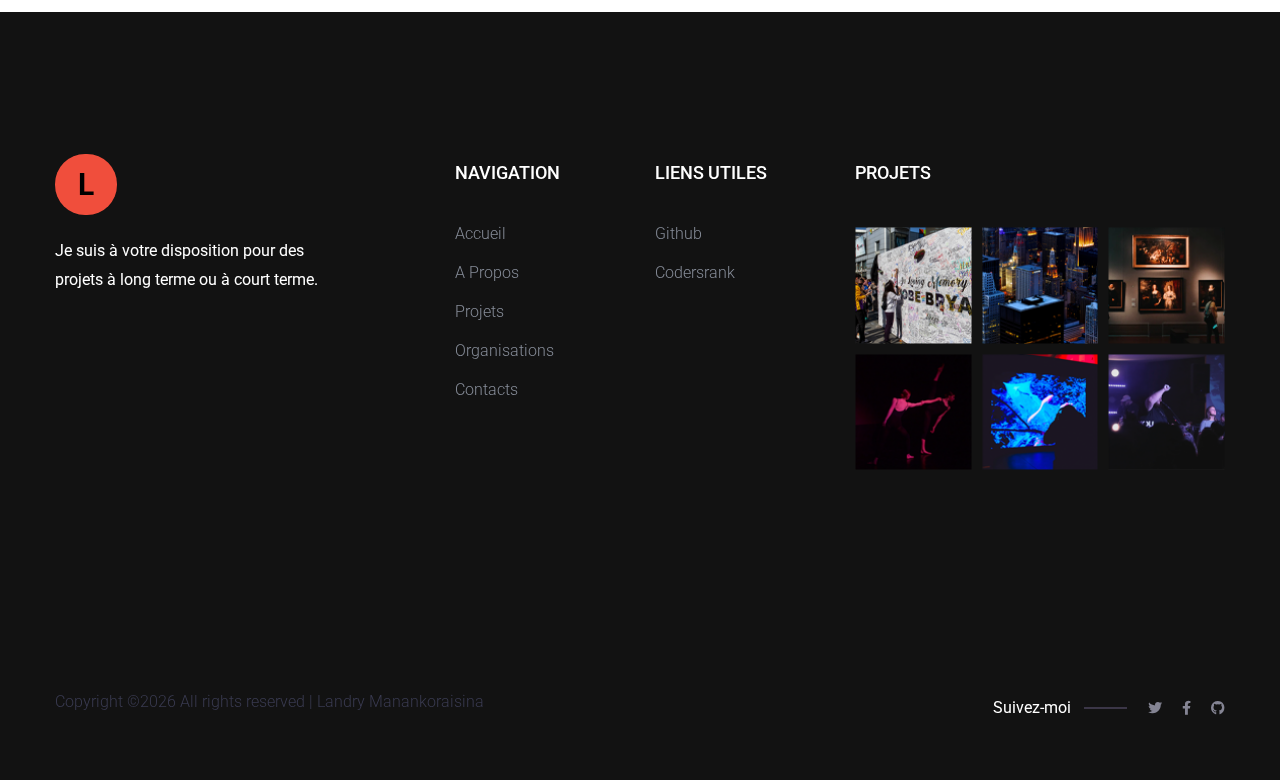
==== commit 568be04b: "Change RSI to GPAO" ====
--- a/index.html
+++ b/index.html
@@ -272,7 +272,7 @@
 												</div>
 												<div class="founder-text">
 													<span>Landry Manankoraisina</span>
-													<p>Développeur, RSI</p>
+													<p>Développeur GPAO</p>
 												</div>
 											</div>
 										</div>
@@ -510,4 +510,4 @@
 			</script>
 		
 		</body>
-	</html>+	</html>
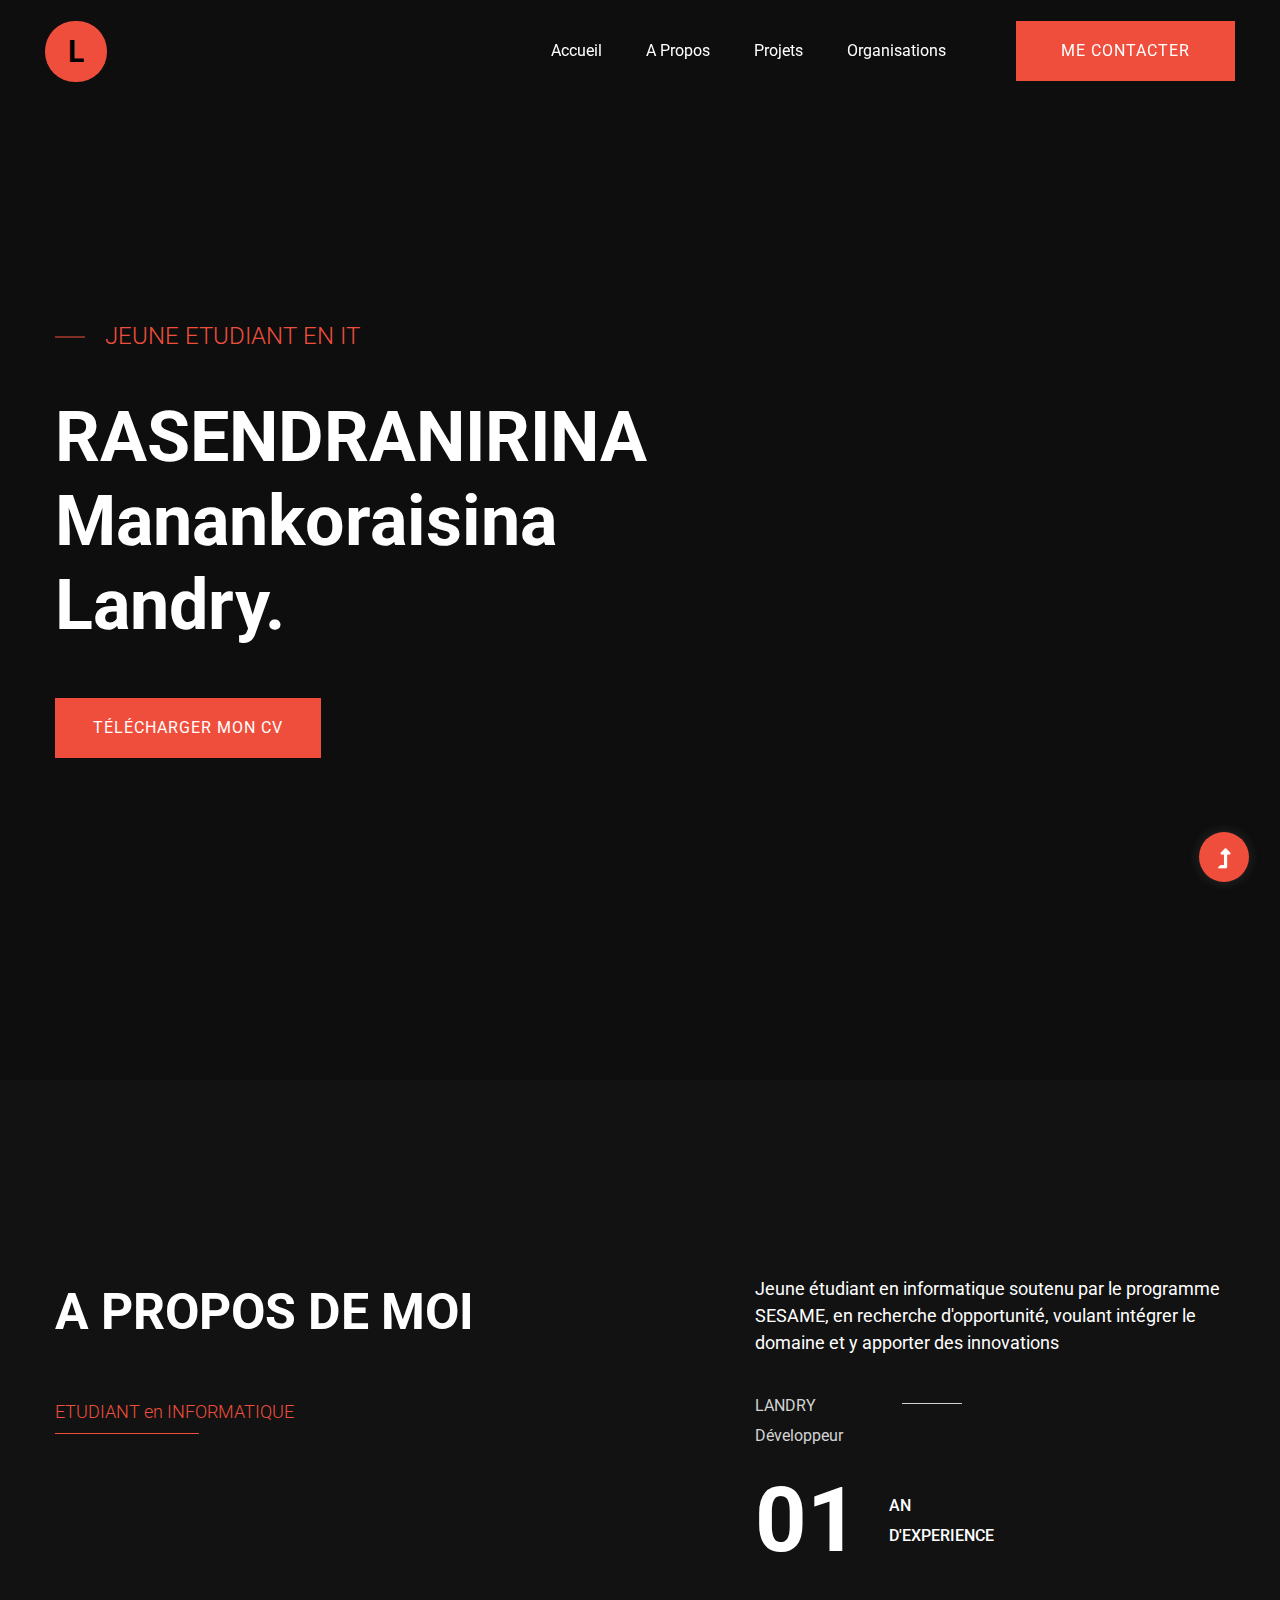
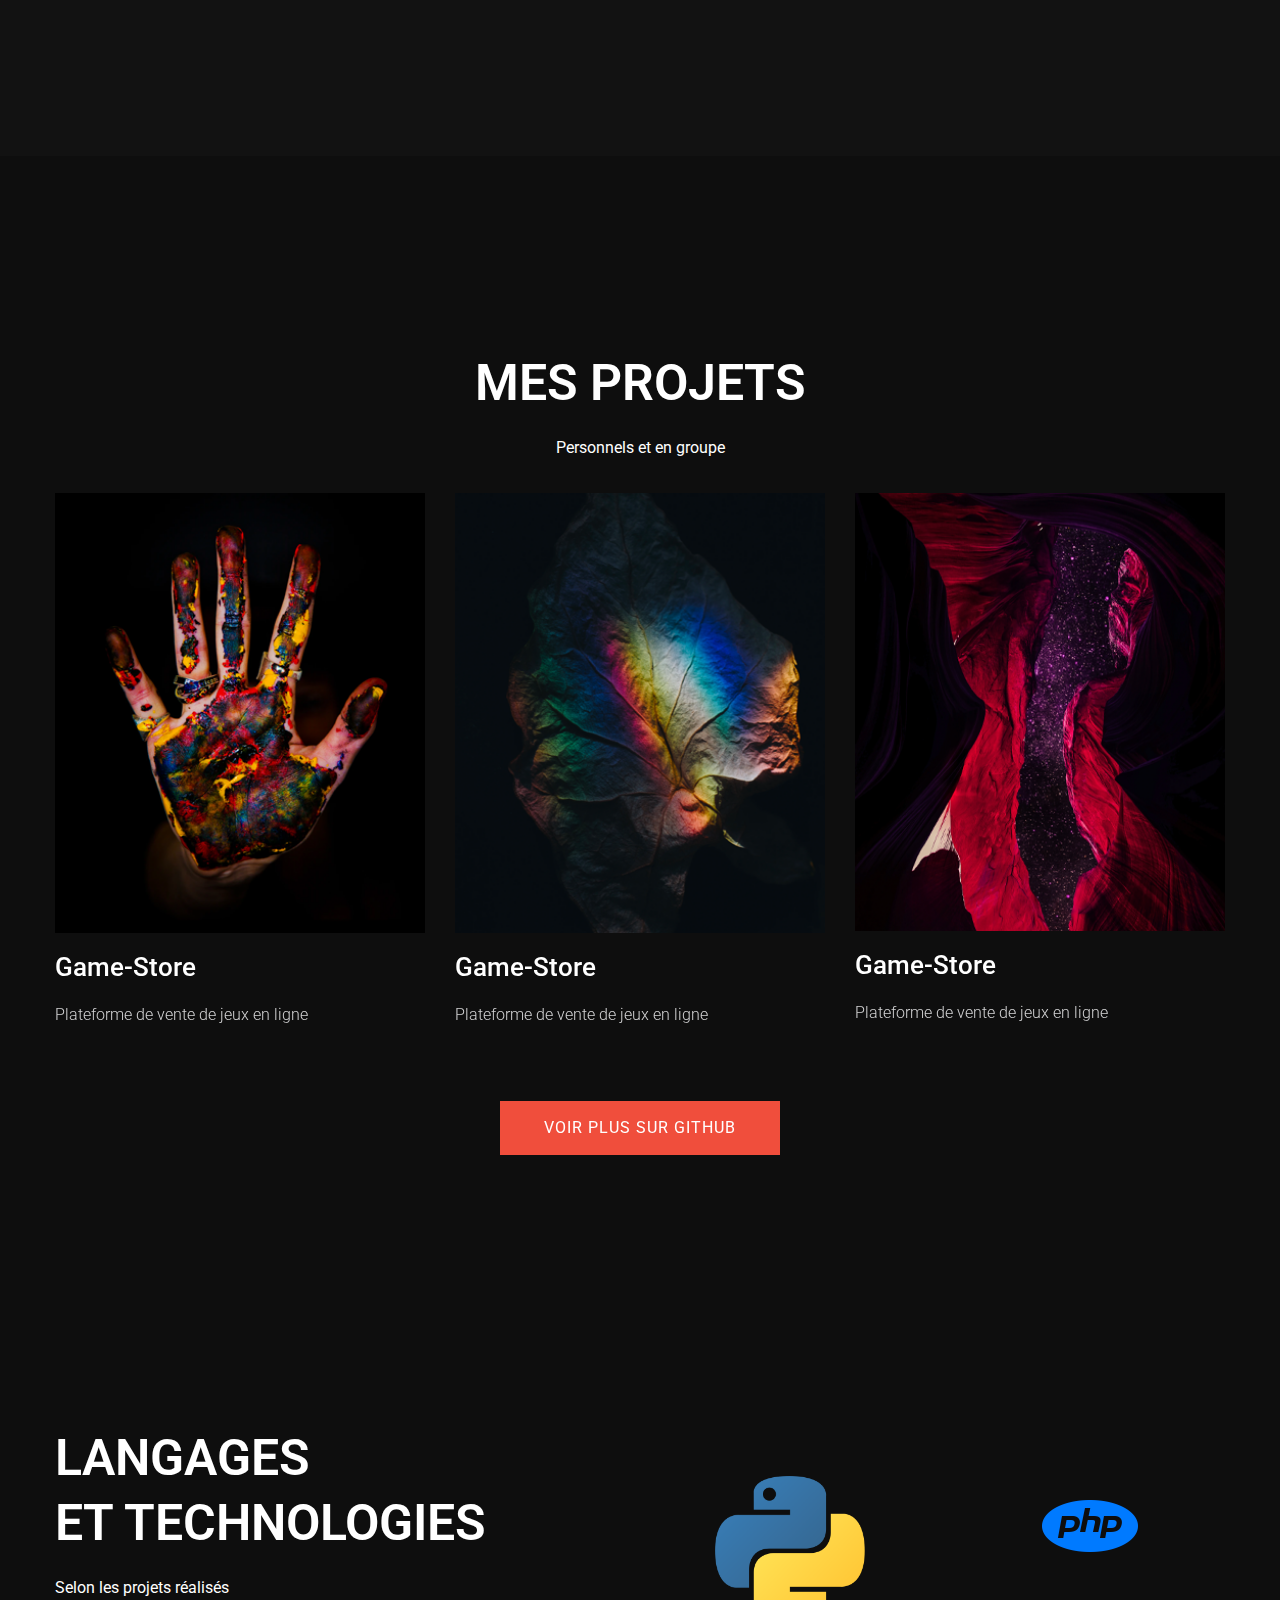
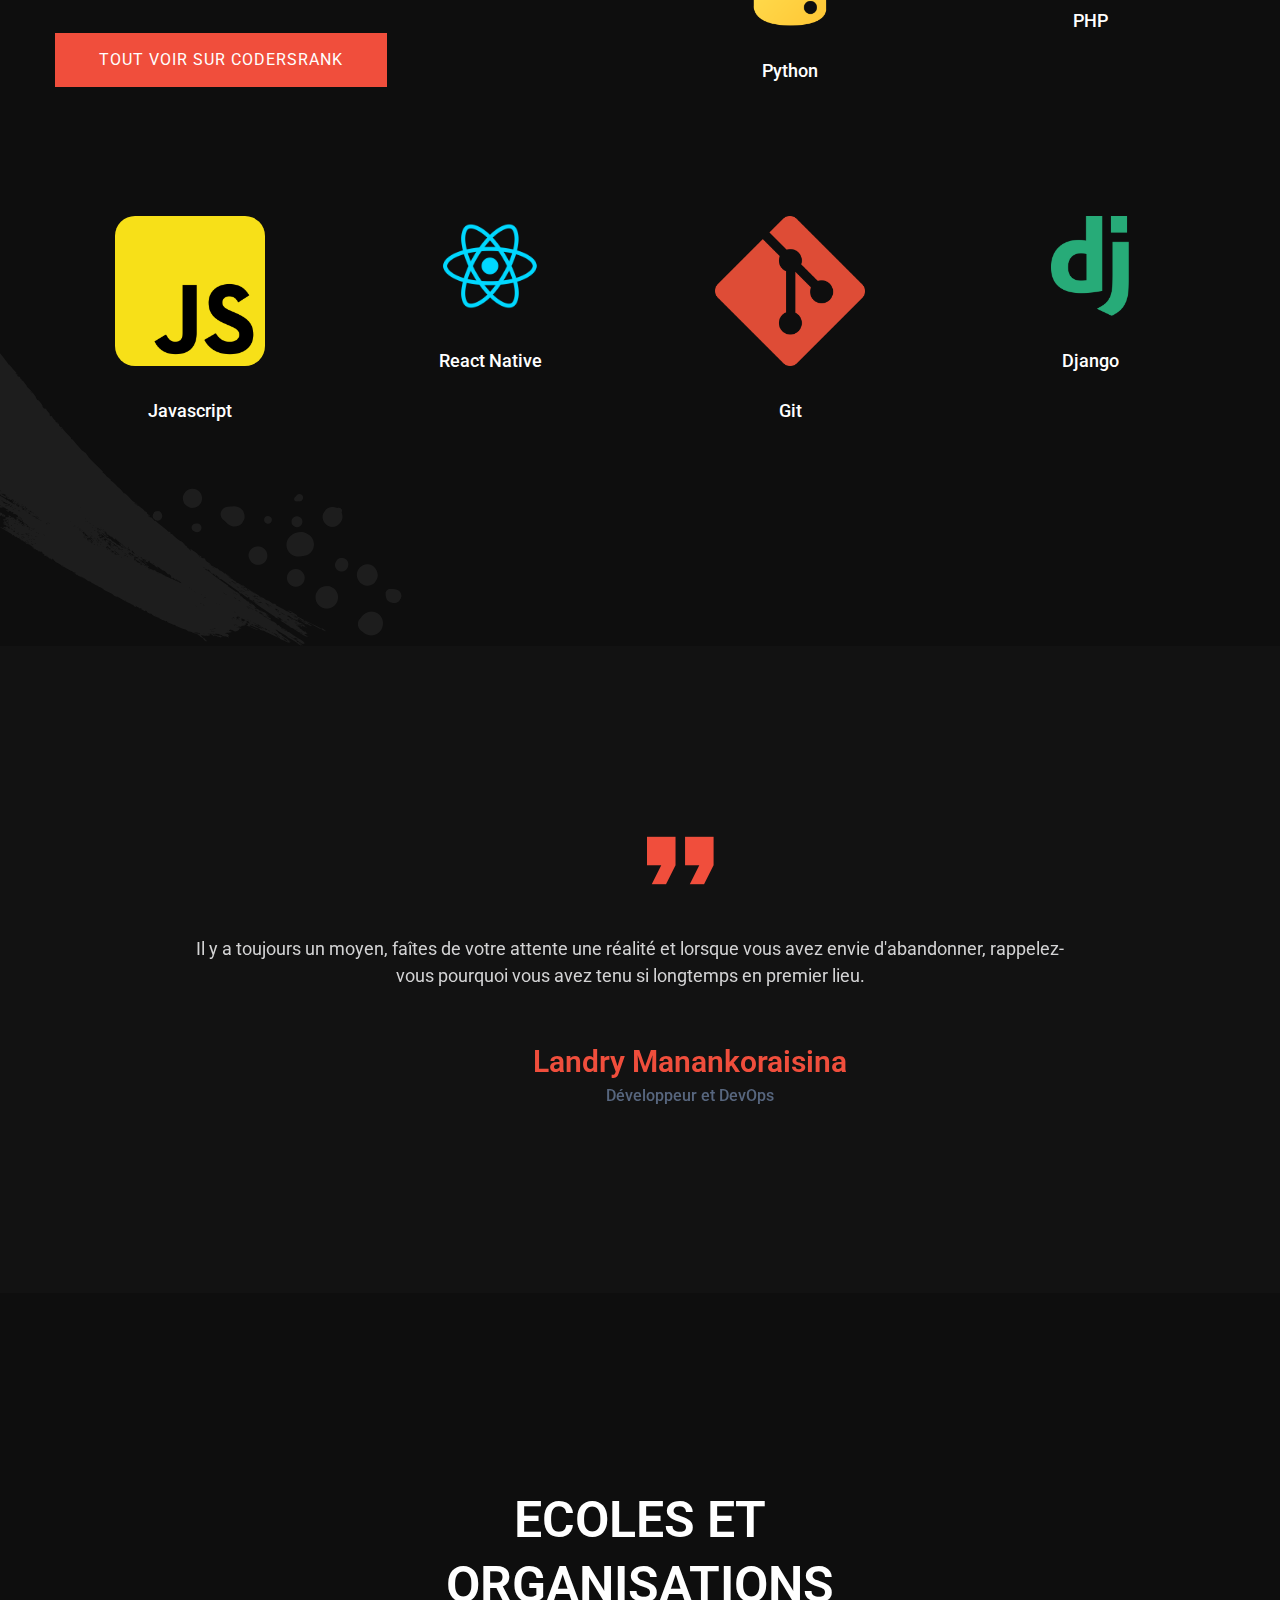
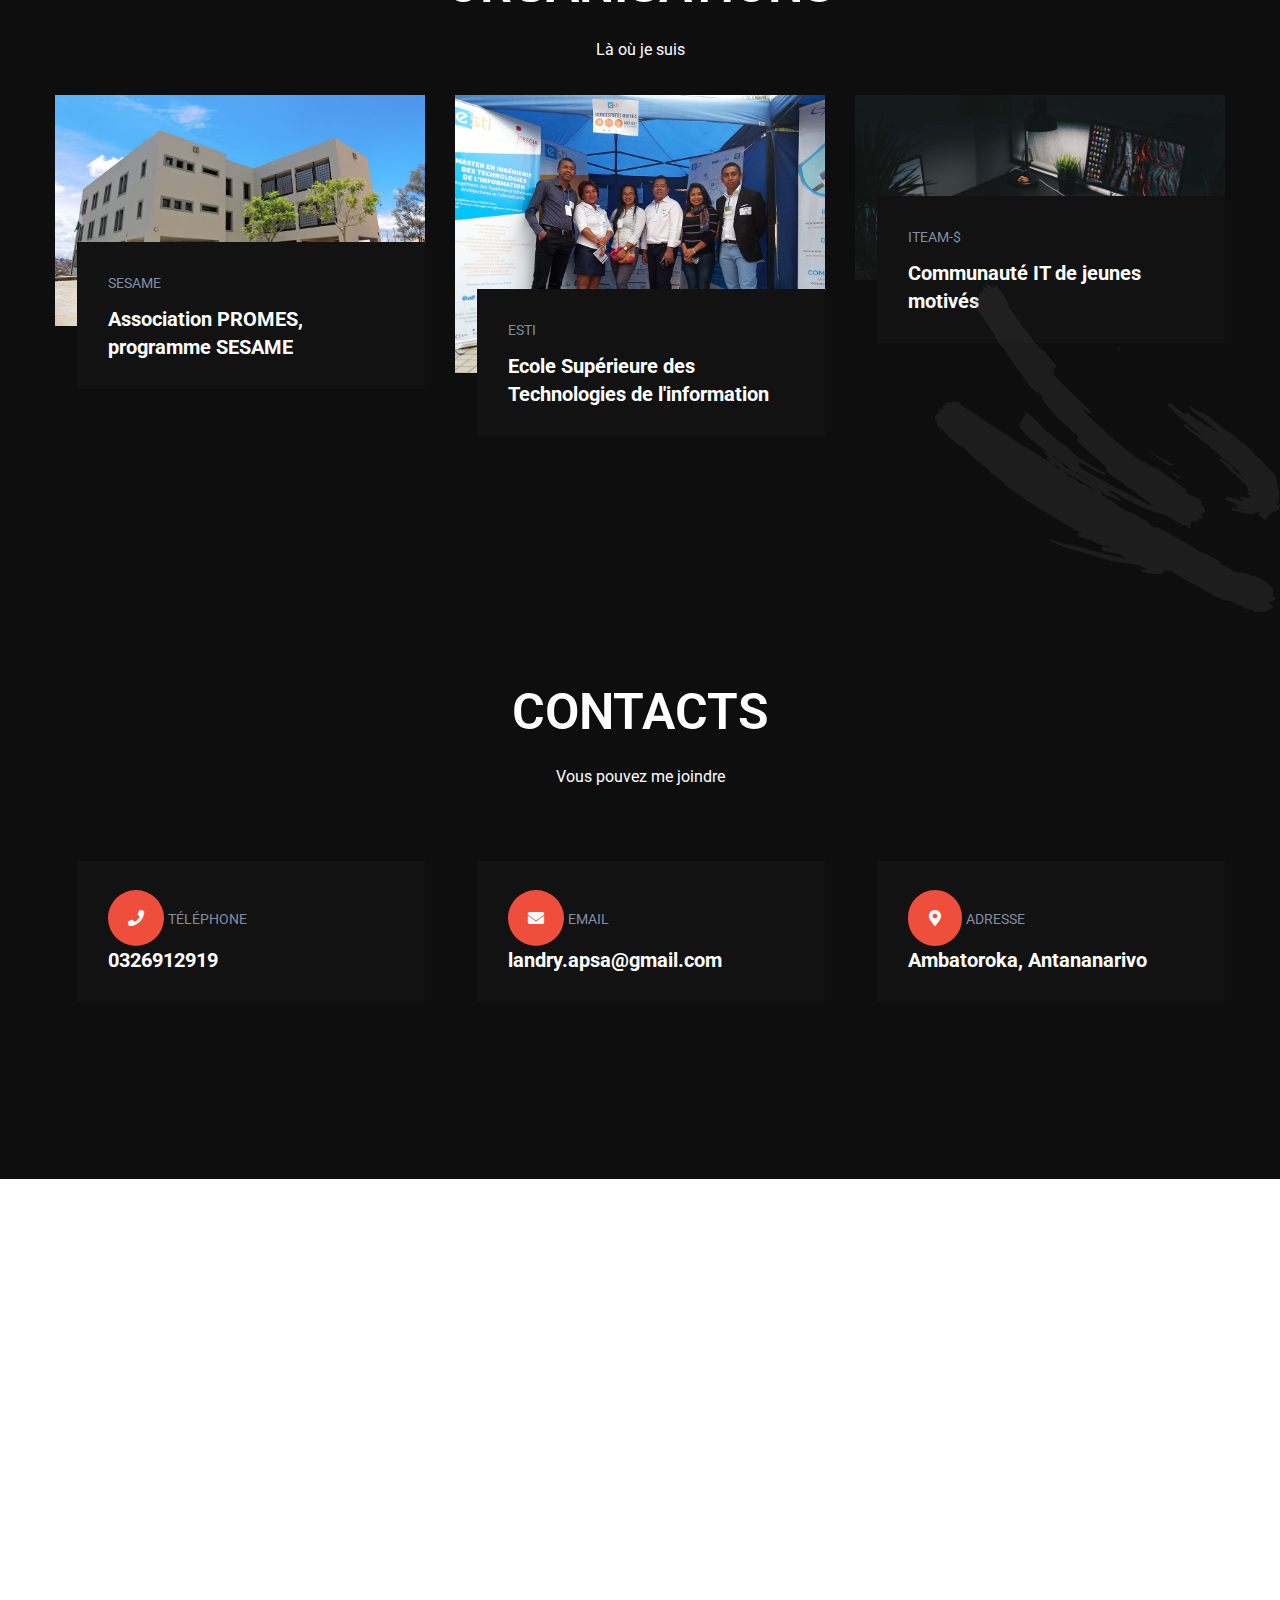
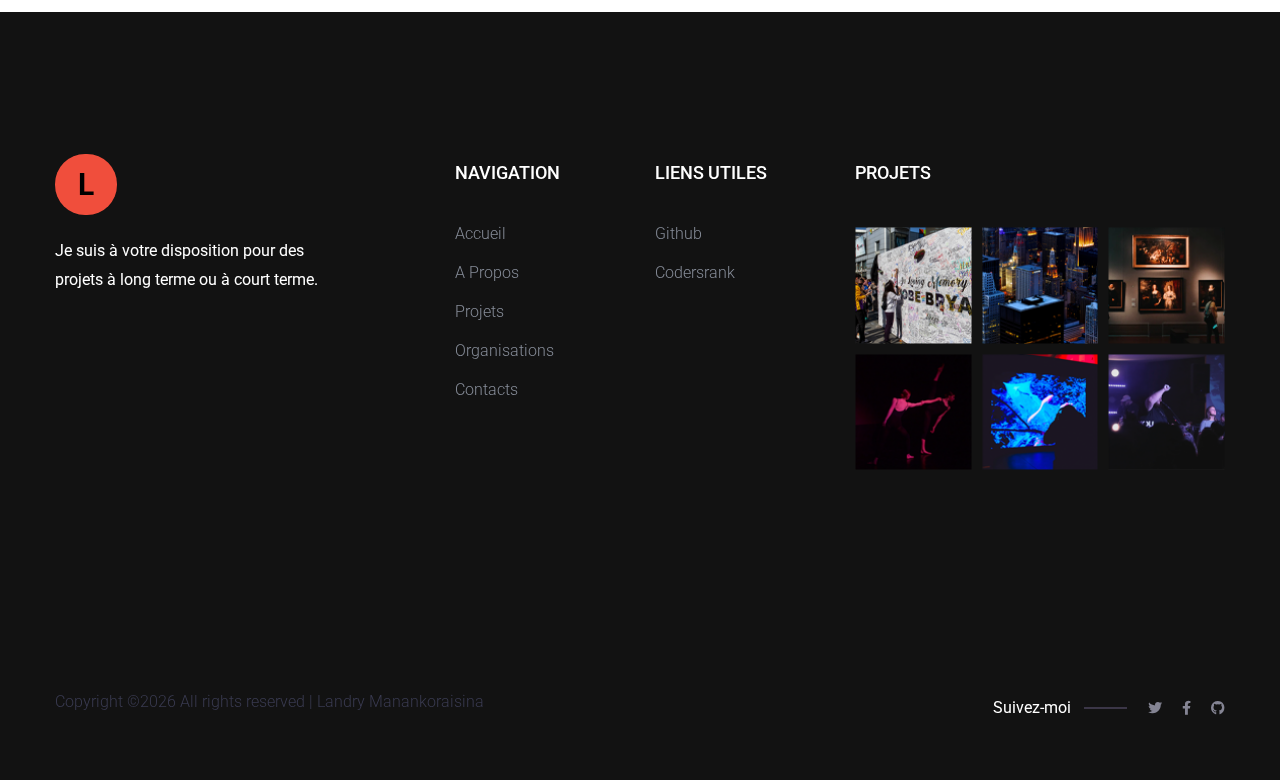
==== commit be25a442: "Change informations about me" ====
--- a/index.html
+++ b/index.html
@@ -120,7 +120,7 @@
 								<div class="about-caption2 mb-50">
 									<h3>A PROPOS DE MOI</h3>
 									<div class="send-cv">
-										<a ><span class="__cf_email__" data-cfemail="a0c8c9d2c5e0c3cfcccfd2ccc9c28ec3cfcd">ETUDIANT en INFORMATIQUE</span></a>
+										<a ><span class="__cf_email__" >ETUDIANT en INFORMATIQUE</span></a>
 									</div>
 								</div>
 							</div>
@@ -132,9 +132,9 @@
 									<p class="pera1"><span>Landry </span> Développeur</p>
 									<div class="experience">
 										<div class="year">
-											<span>02</span>
-										</div>
-										<div class="year-details"><p>ANS<br> D'EXPERIENCES</p></div>
+											<span>01</span>
+										</div>
+										<div class="year-details"><p>AN<br> D'EXPERIENCE</p></div>
 									</div>
 								</div>
 							</div>
@@ -272,7 +272,7 @@
 												</div>
 												<div class="founder-text">
 													<span>Landry Manankoraisina</span>
-													<p>Développeur GPAO</p>
+													<p>Développeur et DevOps</p>
 												</div>
 											</div>
 										</div>
@@ -324,7 +324,7 @@
 									</div>
 									<div class="blog-cap">
 										<span class="color1">iTeam-$</span>
-										<h4><a href="https://iteam-s.github.io">Communauté des IT du programme SESAME</a></h4>
+										<h4><a href="https://iteam-s.github.io">Communauté IT de jeunes motivés</a></h4>
 									</div>
 								</div>
 							</div>
@@ -354,7 +354,7 @@
 									<div class="blog-cap">
 										<i class="fa fa-phone" style="color: white; background-color: #f04e3c; padding: 20px; border-radius: 50px;"></i>
 										<span class="color1">Téléphone</span>
-										<h4><a >0329903072</a></h4>
+										<h4><a >0326912919</a></h4>
 									</div>
 								</div>
 							</div>
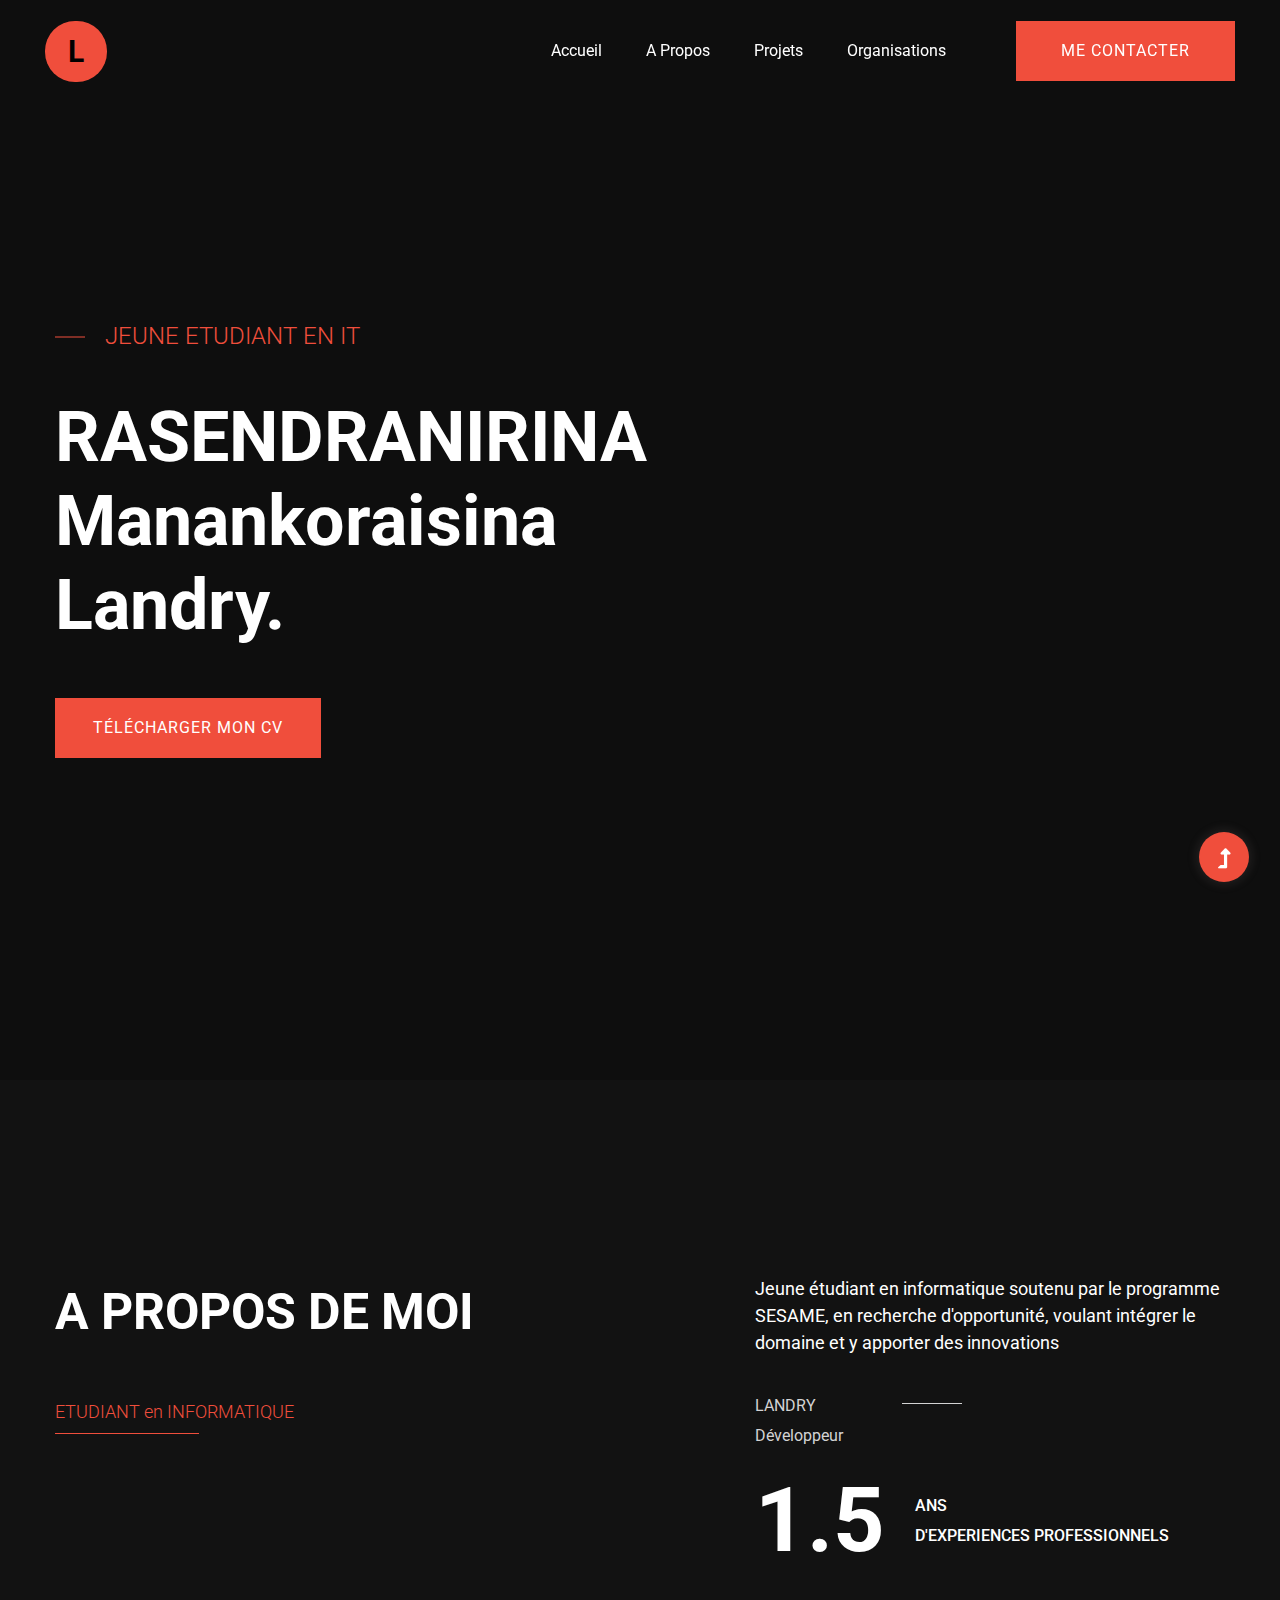
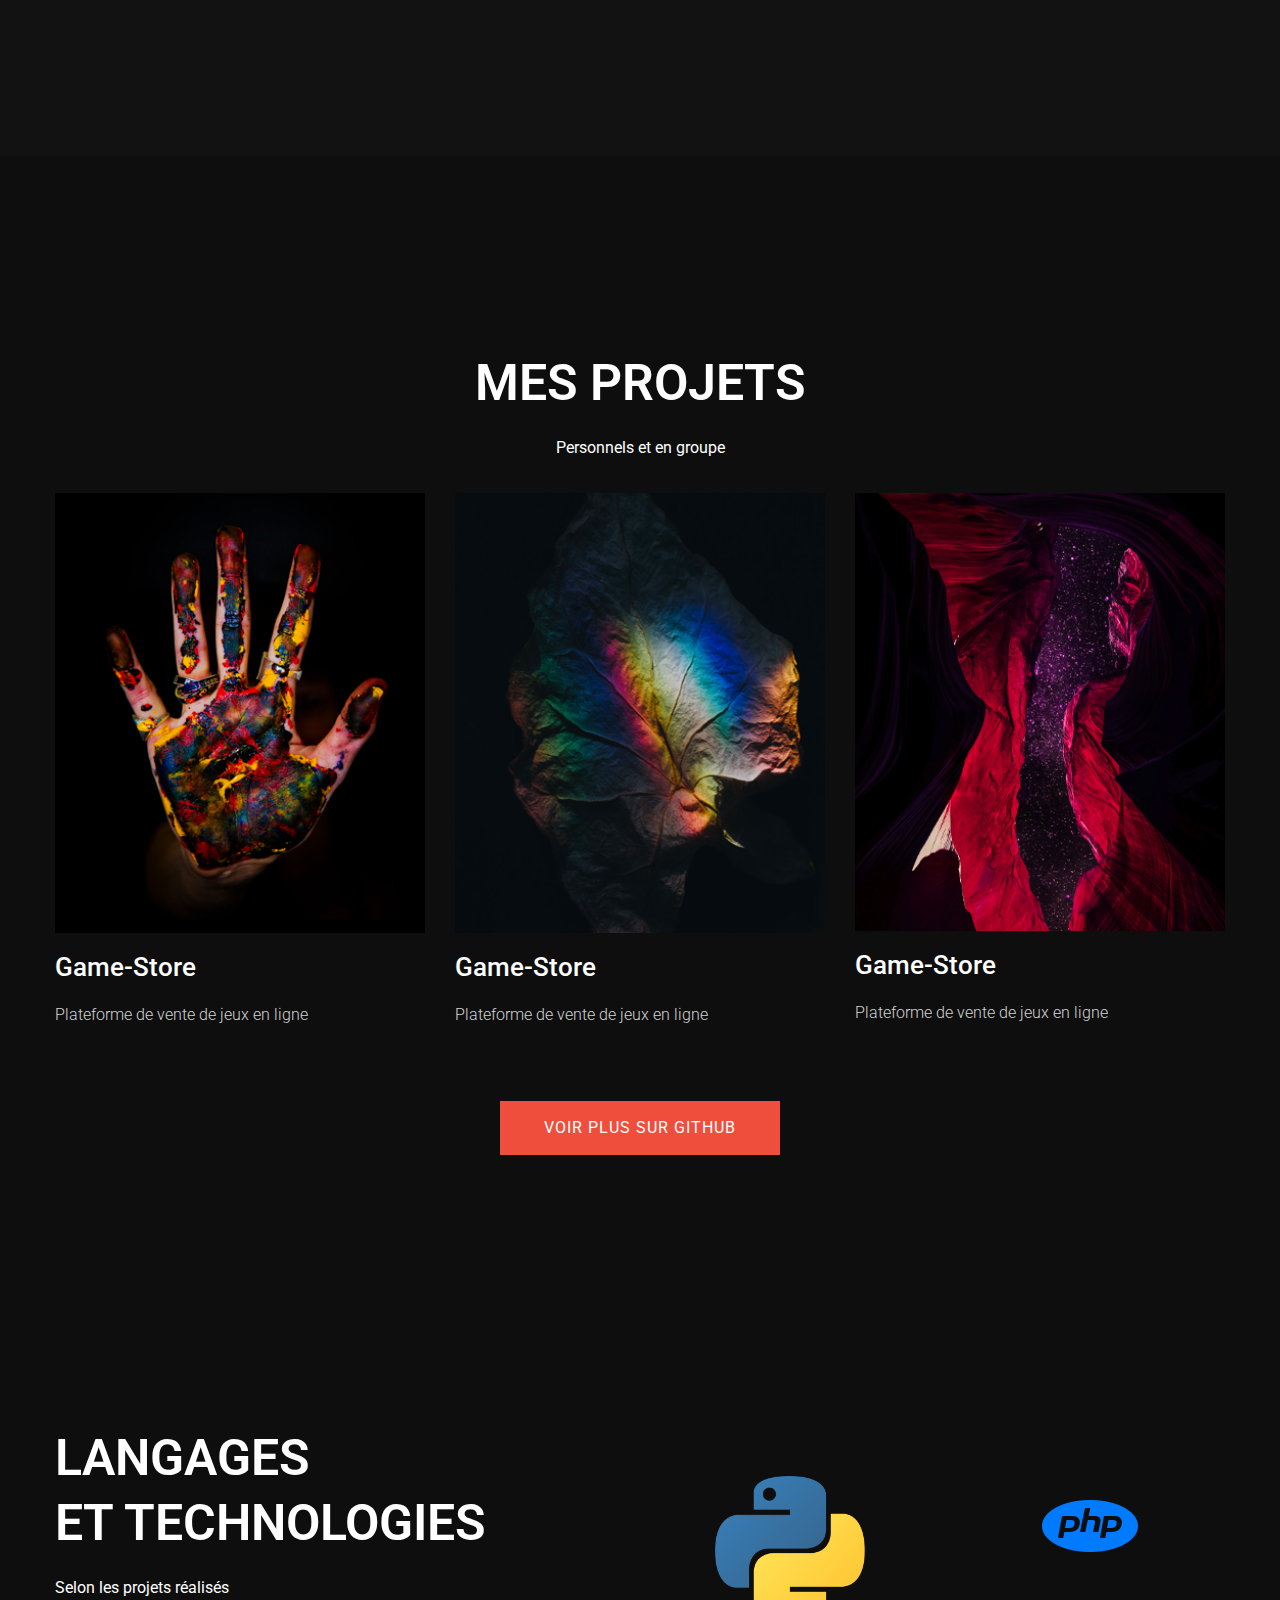
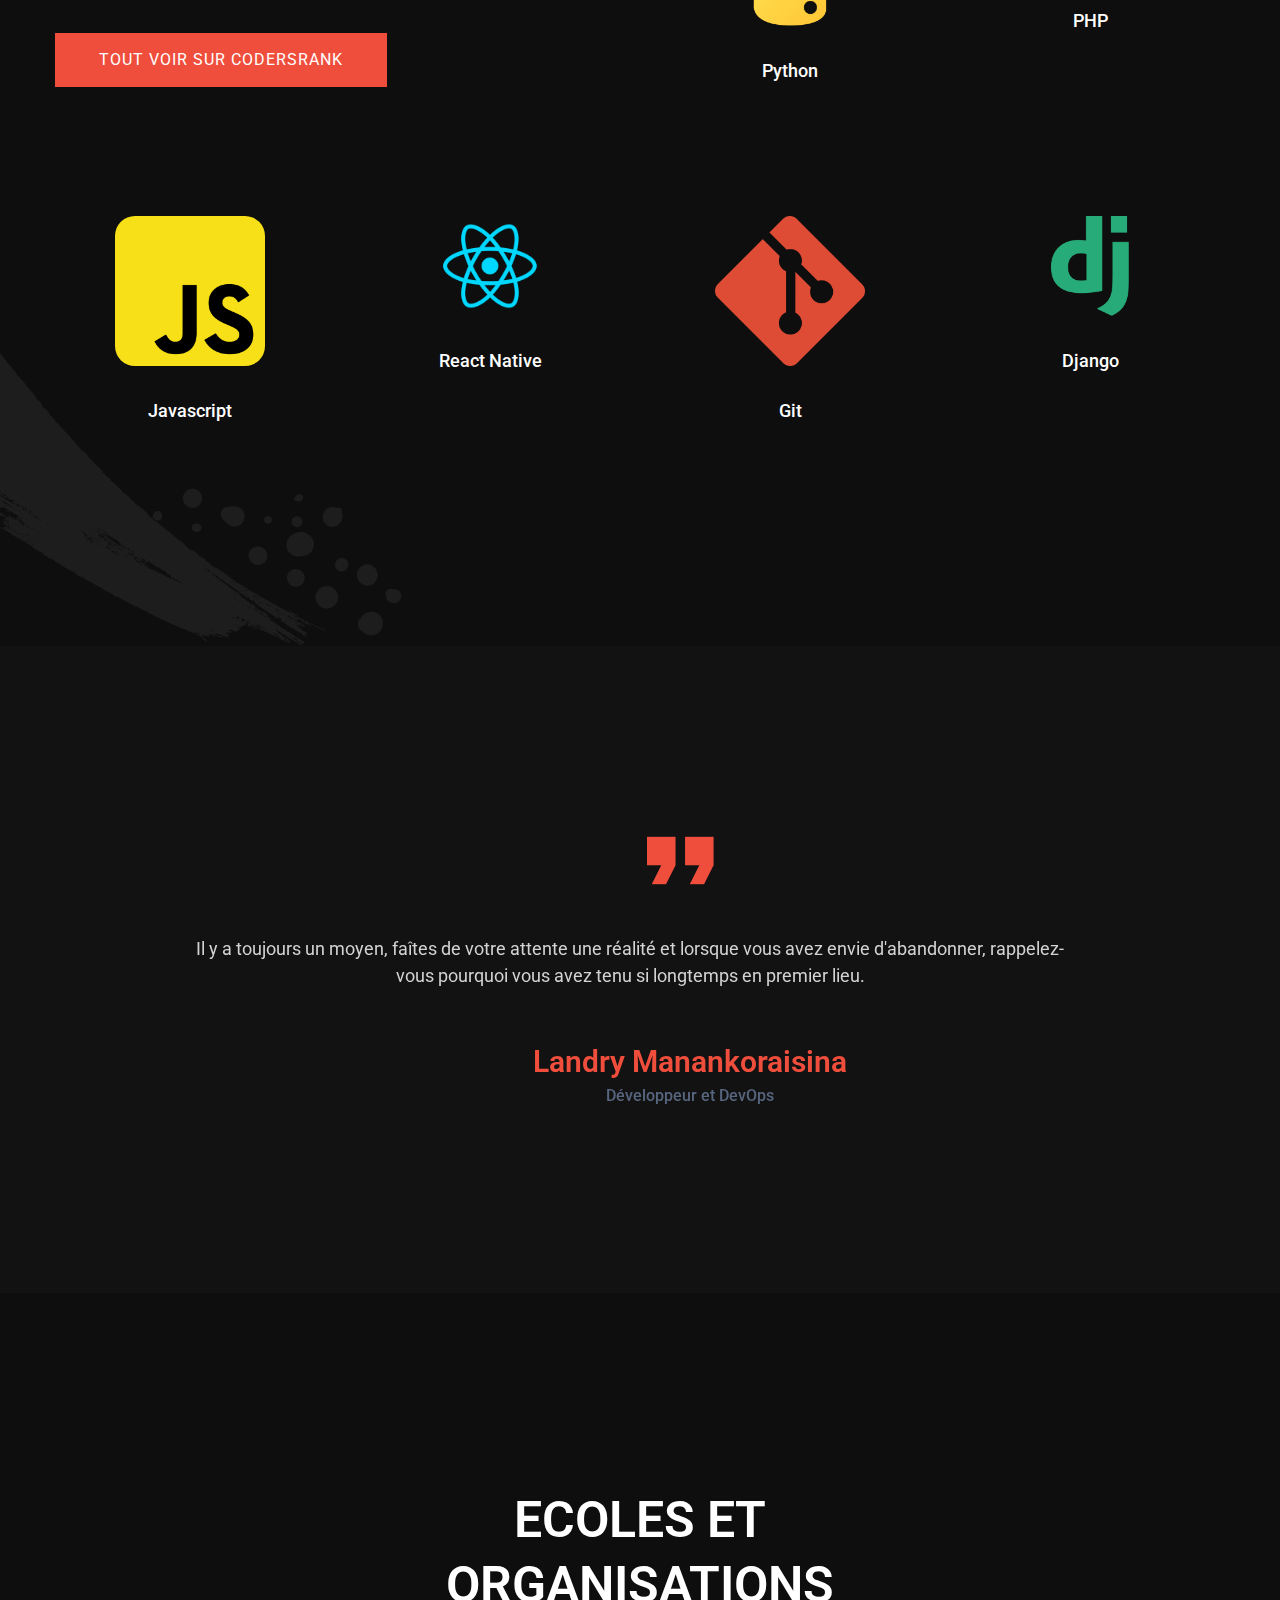
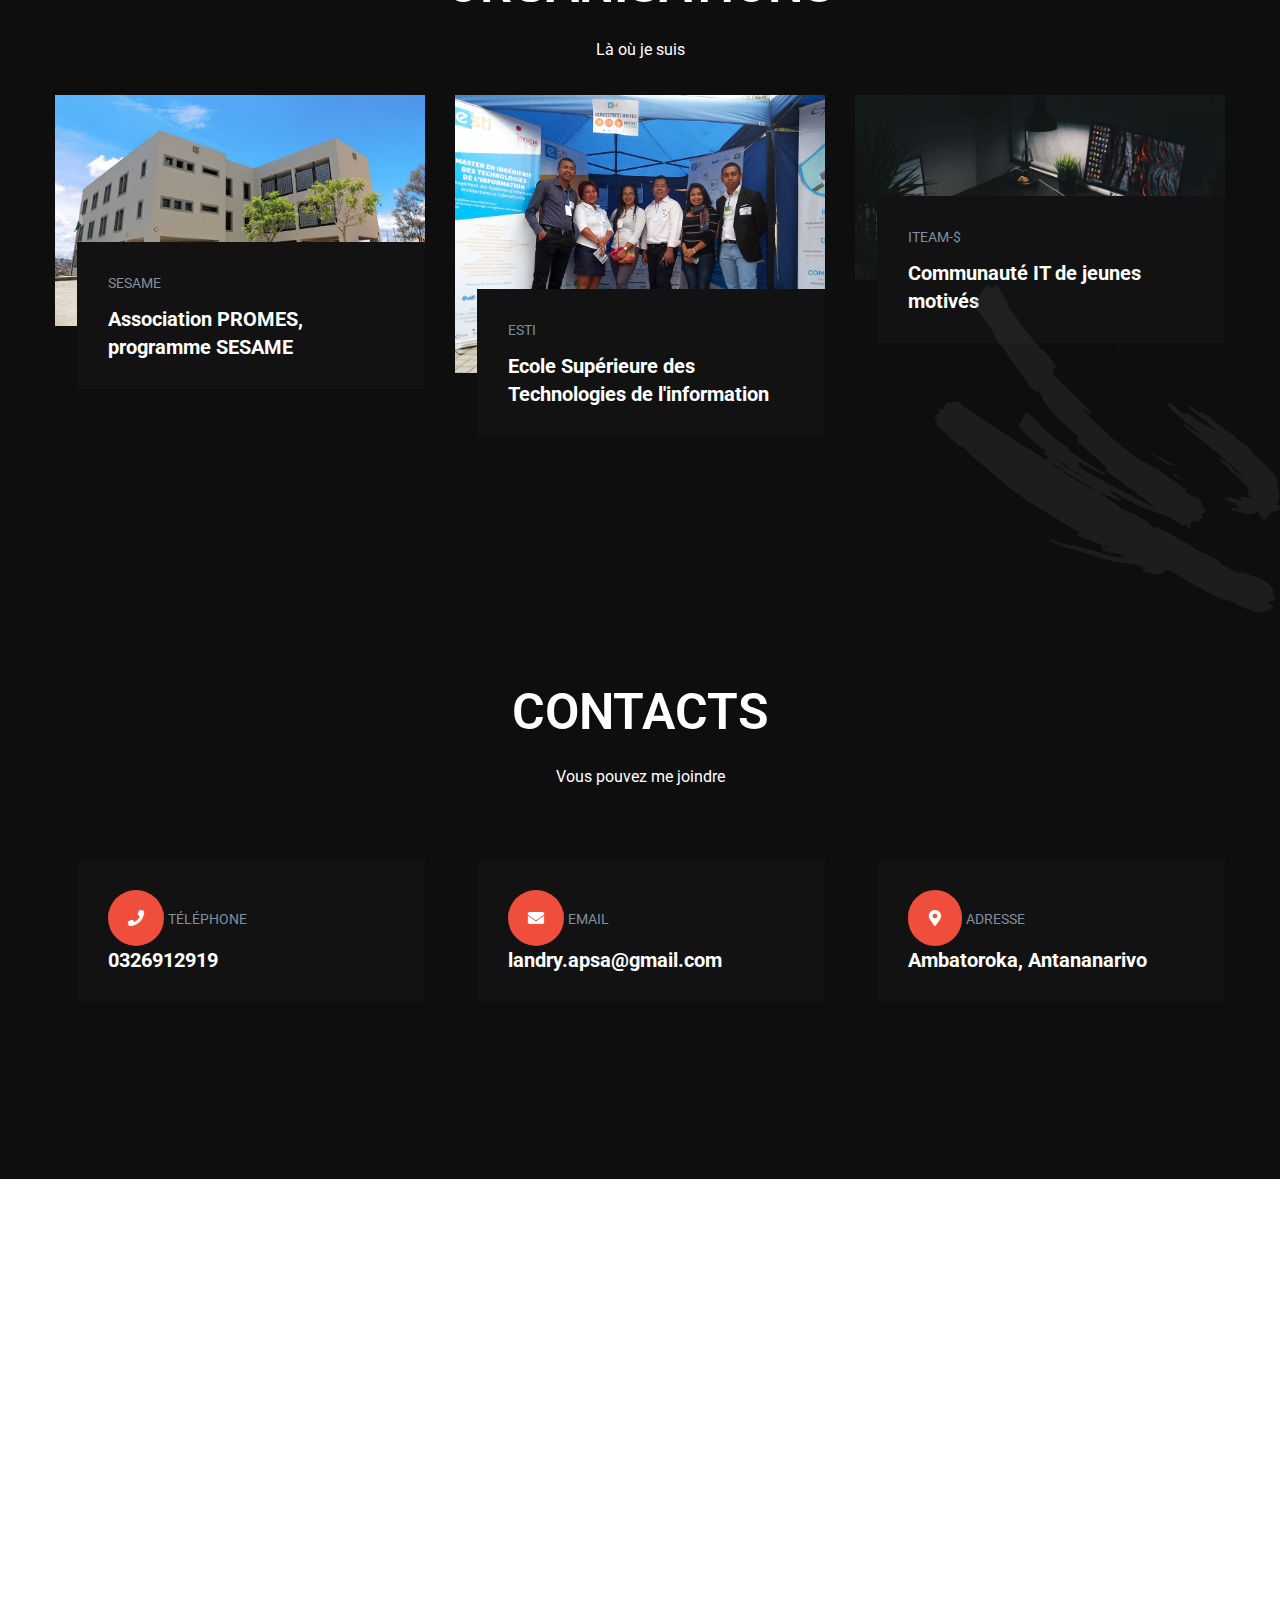
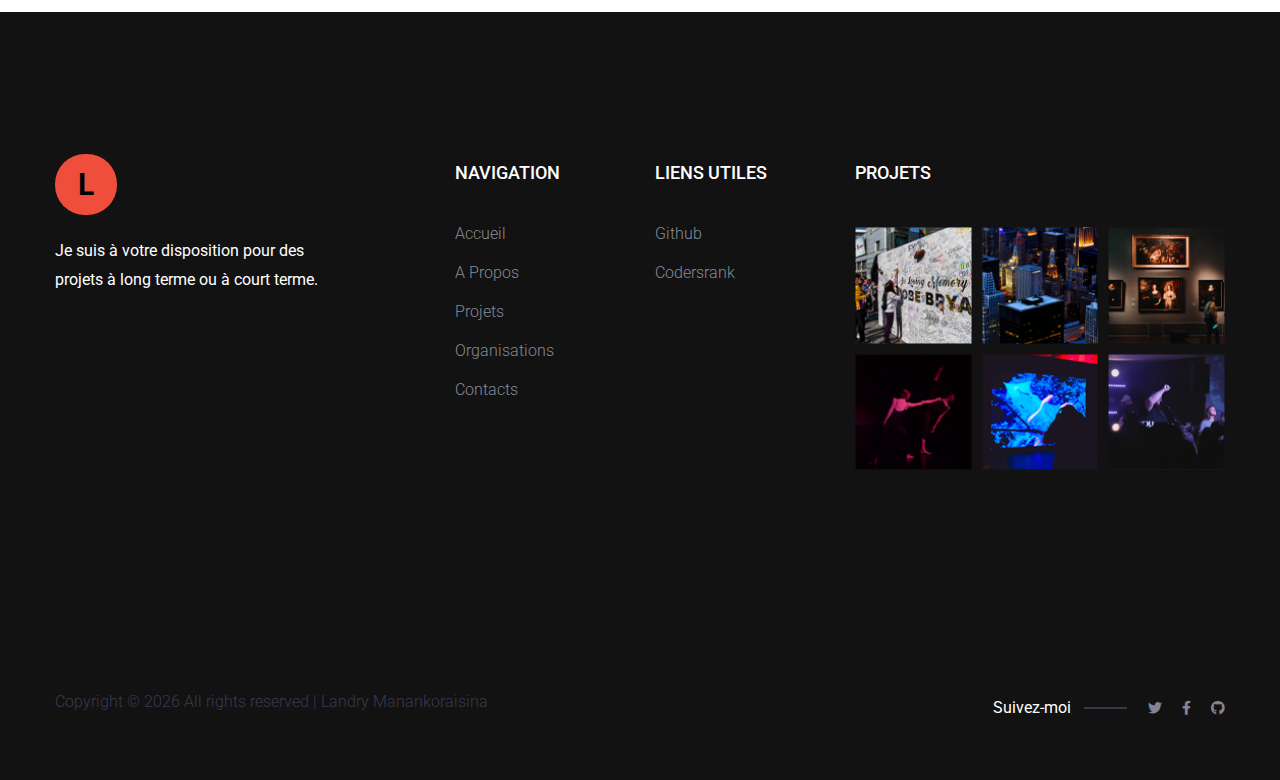
==== commit 70222627: "[IMP]Change exp duration" ====
--- a/index.html
+++ b/index.html
@@ -1,462 +1,486 @@
 <!doctype html>
-	<html class="no-js" lang="zxx">
-		<head>
-			<meta charset="utf-8">
-			<meta http-equiv="x-ua-compatible" content="ie=edge">
-			<title>Landry Manankoraisina </title>
-			<meta name="description" content="">
-			<meta name="viewport" content="width=device-width, initial-scale=1">
-			<link rel="manifest" href="site.webmanifest">
-			<link rel="shortcut icon" type="image/x-icon" href="assets/img/fav.ico">
-
-			<link rel="stylesheet" href="assets/css/bootstrap.min.css">
-			<link rel="stylesheet" href="assets/css/owl.carousel.min.css">
-			<link rel="stylesheet" href="assets/css/slicknav.css">
-			<link rel="stylesheet" href="assets/css/flaticon.css">
-			<link rel="stylesheet" href="assets/css/animate.min.css">
-			<link rel="stylesheet" href="assets/css/magnific-popup.css">
-			<link rel="stylesheet" href="assets/css/fontawesome-all.min.css">
-			<link rel="stylesheet" href="assets/css/themify-icons.css">
-			<link rel="stylesheet" href="assets/css/slick.css">
-			<link rel="stylesheet" href="assets/css/nice-select.css">
-			<link href="assets/fontawesome/css/all.css" rel="stylesheet">
-			<link href="assets/fontawesome/css/fontawesome.css" rel="stylesheet">
-			<link href="assets/fontawesome/css/fontawesome.min.css" rel="stylesheet">
-			<link rel="stylesheet" href="assets/css/style.css">
-
-		</head>
-
-		<body>
-
-			<div id="preloader-active">
-				<div class="preloader d-flex align-items-center justify-content-center">
-					<div class="preloader-inner position-relative">
-						<div class="preloader-circle"></div>
-							<div class="preloader-img pere-text">
-							<a href="index1.html" style="font-size:30px;background-color: #f04e3c; padding: 13px; padding-left:23px; padding-right: 23px; color: #fff; font-weight: bolder; border-radius: 30px;">L</a>
-						</div>
-					</div>
-				</div>
-			</div>
-
-			
-			<header id="home">
-
-				<div class="header-area header-transparent">
-					<div class="main-header  header-sticky">
-						<div class="container-fluid">
-							<div class="row align-items-center">
-
-								<div class="col-xl-2 col-lg-2 col-md-1">
-									<div class="logo">
-										<a href="index1.html" style="font-size:30px;background-color: #f04e3c; padding: 13px; padding-left:23px; padding-right: 23px; color: #000; font-weight: bolder; border-radius: 30px;">L</a>
+<html class="no-js" lang="zxx">
+
+<head>
+	<meta charset="utf-8">
+	<meta http-equiv="x-ua-compatible" content="ie=edge">
+	<title> Portfolio | Landry </title>
+	<meta name="description" content="portfolio">
+	<meta name="viewport" content="width=device-width, initial-scale=1">
+	<link rel="manifest" href="">
+	<link rel="shortcut icon" type="image/x-icon" href="assets/img/fav.ico">
+	<link rel="stylesheet" href="assets/css/bootstrap.min.css">
+	<link rel="stylesheet" href="assets/css/owl.carousel.min.css">
+	<link rel="stylesheet" href="assets/css/slicknav.css">
+	<link rel="stylesheet" href="assets/css/flaticon.css">
+	<link rel="stylesheet" href="assets/css/animate.min.css">
+	<link rel="stylesheet" href="assets/css/magnific-popup.css">
+	<link rel="stylesheet" href="assets/css/fontawesome-all.min.css">
+	<link rel="stylesheet" href="assets/css/themify-icons.css">
+	<link rel="stylesheet" href="assets/css/slick.css">
+	<link rel="stylesheet" href="assets/css/nice-select.css">
+	<link href="assets/fontawesome/css/all.css" rel="stylesheet">
+	<link href="assets/fontawesome/css/fontawesome.css" rel="stylesheet">
+	<link href="assets/fontawesome/css/fontawesome.min.css" rel="stylesheet">
+	<link rel="stylesheet" href="assets/css/style.css">
+
+</head>
+
+<body>
+
+	<div id="preloader-active">
+		<div class="preloader d-flex align-items-center justify-content-center">
+			<div class="preloader-inner position-relative">
+				<div class="preloader-circle"></div>
+				<div class="preloader-img pere-text">
+					<a href="index1.html"
+						style="font-size:30px;background-color: #f04e3c; padding: 13px; padding-left:23px; padding-right: 23px; color: #fff; font-weight: bolder; border-radius: 30px;">L</a>
+				</div>
+			</div>
+		</div>
+	</div>
+
+
+	<header id="home">
+
+		<div class="header-area header-transparent">
+			<div class="main-header  header-sticky">
+				<div class="container-fluid">
+					<div class="row align-items-center">
+
+						<div class="col-xl-2 col-lg-2 col-md-1">
+							<div class="logo">
+								<a href="index1.html"
+									style="font-size:30px;background-color: #f04e3c; padding: 13px; padding-left:23px; padding-right: 23px; color: #000; font-weight: bolder; border-radius: 30px;">L</a>
+							</div>
+						</div>
+						<div class="col-xl-10 col-lg-10 col-md-10">
+							<div class="menu-main d-flex align-items-center justify-content-end">
+
+								<div class="main-menu f-right d-none d-lg-block">
+									<nav>
+										<ul id="navigation">
+											<li><a href="index1.html">Accueil</a></li>
+											<li><a href="#apropos"> A propos</a></li>
+											<li><a href="#projets">Projets</a></li>
+											<li><a href="#org">Organisations</a></li>
+										</ul>
+									</nav>
+								</div>
+
+								<div class="header-right-btn f-right d-none d-lg-block ml-20">
+									<a href="#contact" class="btn header-btn">Me contacter</a>
+								</div>
+							</div>
+						</div>
+
+						<div class="col-12">
+							<div class="mobile_menu d-block d-lg-none"></div>
+						</div>
+					</div>
+				</div>
+			</div>
+		</div>
+
+	</header>
+
+
+	<main>
+
+		<div class="slider-area ">
+			<div class="slider-active">
+
+				<div class="single-slider slider-height d-flex align-items-center">
+					<div class="container">
+						<div class="row">
+							<div class="col-xl-7 col-lg-7 col-md-8">
+								<div class="hero__caption">
+									<span data-animation="fadeInUp" data-delay=".4s">JEUNE ETUDIANT EN IT</span>
+									<h1 data-animation="fadeInUp" data-delay=".6s"
+										style="text-transform: none !important;">RASENDRANIRINA Manankoraisina Landry.
+									</h1>
+
+									<div class="hero__btn">
+										<a href="assets/cv/CV_Landry.pdf" class="btn hero-btn"
+											data-animation="fadeInLeft" data-delay=".8s">Télécharger mon CV</a>
 									</div>
 								</div>
-								<div class="col-xl-10 col-lg-10 col-md-10">
-									<div class="menu-main d-flex align-items-center justify-content-end">
-
-										<div class="main-menu f-right d-none d-lg-block">
-											<nav>
-												<ul id="navigation">
-													<li ><a href="index1.html">Accueil</a></li>
-													<li ><a href="#apropos"> A propos</a></li>
-													<li ><a href="#projets">Projets</a></li>
-													<li ><a href="#org">Organisations</a></li>
-												</ul>
-											</nav>
+							</div>
+						</div>
+					</div>
+
+					<div class="hero-man">
+						<!--<img src="assets/img/gallery/about2.png" alt="">-->
+					</div>
+				</div>
+
+			</div>
+		</div>
+
+
+		<section class="about-area about1 section-padding30" id="apropos">
+			<div class="container">
+				<div class="row justify-content-between">
+					<div class="col-xl-5 col-lg-6">
+						<div class="about-caption2 mb-50">
+							<h3>A PROPOS DE MOI</h3>
+							<div class="send-cv">
+								<a><span class="__cf_email__">ETUDIANT en INFORMATIQUE</span></a>
+							</div>
+						</div>
+					</div>
+					<div class="col-xl-5 col-lg-5">
+						<div class="about-caption mb-50">
+							<h3>Jeune étudiant en informatique soutenu par le programme
+								SESAME, en recherche d'opportunité, voulant intégrer le domaine
+								et y apporter des innovations</h3>
+							<p class="pera1"><span>Landry </span> Développeur</p>
+							<div class="experience">
+								<div class="year">
+									<span>1.5</span>
+								</div>
+								<div class="year-details">
+									<p>ANS<br> D'EXPERIENCES PROFESSIONNELS</p>
+								</div>
+							</div>
+						</div>
+					</div>
+				</div>
+			</div>
+
+			<div class="about-shape d-none d-xl-block">
+				<img src="assets/img/gallery/about_shape.png" alt="">
+			</div>
+		</section>
+
+
+		<section class="home-blog-area section-padding30" id="projets">
+			<div class="container">
+				<div class="section-tittle text-center mb-30">
+					<h2>MES PROJETS</h2>
+					<p>Personnels et en groupe</p>
+				</div>
+				<div class="row">
+					<div class="col-xl-4 col-lg-4 col-md-6 col-sm-6">
+						<div class="single-team mb-30">
+							<div class="team-img">
+								<img src="assets/img/gallery/blog01.png" alt="">
+							</div>
+							<div class="team-caption">
+								<h3><a href="services.html">Game-Store</a></h3>
+								<p>Plateforme de vente de jeux en ligne</p>
+							</div>
+						</div>
+					</div>
+					<div class="col-xl-4 col-lg-4 col-md-6 col-sm-6">
+						<div class="single-team mb-30">
+							<div class="team-img">
+								<img src="assets/img/gallery/blog02.png" alt="">
+							</div>
+							<div class="team-caption">
+								<h3><a href="services.html">Game-Store</a></h3>
+								<p>Plateforme de vente de jeux en ligne</p>
+							</div>
+						</div>
+					</div>
+					<div class="col-xl-4 col-lg-4 col-md-6 col-sm-6">
+						<div class="single-team mb-30">
+							<div class="team-img">
+								<img src="assets/img/gallery/blog03.png" alt="">
+							</div>
+							<div class="team-caption">
+								<h3><a href="services.html">Game-Store</a></h3>
+								<p>Plateforme de vente de jeux en ligne</p>
+							</div>
+						</div>
+					</div>
+				</div>
+				<div class="row" style="margin-top: -5%;">
+					<div class="col-lg-12">
+						<div class="gallery-btn text-center pt-100">
+							<a href="https://github.com/Landris18" class="btn">Voir plus sur Github</a>
+						</div>
+					</div>
+				</div>
+			</div>
+		</section>
+
+
+		<section class="brand-area pb-bottom section-padding30">
+			<div class="container" style="margin-top: -5%;">
+				<div class="row">
+					<div class="col-lg-6">
+						<div class="section-tittle mb-30">
+							<h2>LANGAGES <br>ET TECHNOLOGIES</h2>
+							<p>Selon les projets réalisés</p>
+							<a href="https://profile.codersrank.io/user/Landris18" class="btn">Tout voir sur
+								Codersrank</a>
+						</div>
+					</div>
+					<div class="col-lg-3 col-md-4 col-sm-6">
+						<div class="single-brand text-center mb-30" style="border:none !important;">
+							<img src="assets/img/gallery/pyth.png" height="150" alt="">
+							<p style="text-transform: none;">Python</p>
+						</div>
+					</div>
+					<div class="col-lg-3 col-md-4 col-sm-6">
+						<div class="single-brand text-center mb-30" style="border:none !important;">
+							<img src="assets/img/gallery/php.png" height="100" alt="">
+							<p style="text-transform: none;">PHP</p>
+						</div>
+					</div>
+					<div class="col-lg-3 col-md-4 col-sm-6">
+						<div class="single-brand text-center mb-30" style="border:none !important;">
+							<img src="assets/img/gallery/js.png" height="150" style="border-radius: 20px;" alt="">
+							<p style="text-transform: none;">Javascript</p>
+						</div>
+					</div>
+					<div class="col-lg-3 col-md-4 col-sm-6">
+						<div class="single-brand text-center mb-30" style="border:none !important;">
+							<img src="assets/img/gallery/react.png" height="100" alt="">
+							<p style="text-transform: none;">React Native</p>
+						</div>
+					</div>
+					<div class="col-lg-3 col-md-4 col-sm-6">
+						<div class="single-brand text-center mb-30" style="border:none !important;">
+							<img src="assets/img/gallery/git.png" height="150" alt="">
+							<p style="text-transform: none;">Git</p>
+						</div>
+					</div>
+					<div class="col-lg-3 col-md-4 col-sm-6">
+						<div class="single-brand text-center mb-30" style="border:none !important;">
+							<img src="assets/img/gallery/dj.png" height="100" alt="">
+							<p style="text-transform: none;">Django</p>
+						</div>
+					</div>
+				</div>
+			</div>
+
+			<div class="brand-shape d-none d-lg-block">
+				<img src="assets/img/gallery/brand_shape.png" alt="">
+			</div>
+		</section>
+
+
+		<div class="testimonial-area testimonial-padding">
+			<div class="container ">
+				<div class="row d-flex justify-content-center">
+					<div class="col-xl-11 col-lg-11 col-md-9">
+						<div class="h1-testimonial-active">
+							<div class="single-testimonial text-center">
+								<div class="testimonial-caption ">
+									<div class="testimonial-top-cap">
+										<img src="assets/img/gallery/testimonial.png" alt="">
+										<p style="font-size: 18px;">Il y a toujours un moyen, faîtes de votre attente
+											une réalité et lorsque vous avez envie d'abandonner, rappelez-vous pourquoi
+											vous avez tenu si longtemps en premier lieu.</p>
+									</div>
+
+									<div class="testimonial-founder d-flex align-items-center justify-content-center">
+										<div class="founder-img">
+											<img height="80" style="border-radius: 50px;"
+												src="assets/img/gallery/landry.jpg" alt="">
 										</div>
-
-										<div class="header-right-btn f-right d-none d-lg-block ml-20">
-											<a href="#contact" class="btn header-btn">Me contacter</a>
+										<div class="founder-text">
+											<span>Landry Manankoraisina</span>
+											<p>Développeur et DevOps</p>
 										</div>
 									</div>
 								</div>
-
-								<div class="col-12">
-									<div class="mobile_menu d-block d-lg-none"></div>
-								</div>
-							</div>
-						</div>
-					</div>
-				</div>
-
-			</header>
-
-
-			<main>
-
-				<div class="slider-area ">
-					<div class="slider-active">
-
-						<div class="single-slider slider-height d-flex align-items-center">
-							<div class="container">
-								<div class="row">
-									<div class="col-xl-7 col-lg-7 col-md-8">
-										<div class="hero__caption">
-											<span data-animation="fadeInUp" data-delay=".4s">JEUNE ETUDIANT EN IT</span>
-											<h1 data-animation="fadeInUp" data-delay=".6s" style="text-transform: none !important;">RASENDRANIRINA Manankoraisina Landry.</h1>
-
-											<div class="hero__btn">
-												<a href="assets/cv/CV_Landry.pdf" class="btn hero-btn" data-animation="fadeInLeft" data-delay=".8s">Télécharger mon CV</a>
-											</div>
-										</div>
+							</div>
+						</div>
+					</div>
+				</div>
+			</div>
+		</div>
+
+
+		<section class="blogs-area section-padding30" id="org">
+			<div class="container">
+				<div class="row justify-content-center">
+					<div class="col-lg-6">
+						<div class="section-tittle text-center mb-30">
+							<h2>Ecoles et organisations</h2>
+							<p>Là où je suis</p>
+						</div>
+					</div>
+				</div>
+				<div class="row">
+					<div class="col-lg-4 col-md-6">
+						<div class="single-blogs mb-100">
+							<div class="blog-img">
+								<img src="assets/img/gallery/sesame.jpg" alt="">
+							</div>
+							<div class="blog-cap">
+								<span class="color1">SESAME</span>
+								<h4><a href="https://sesame.promesmada.org">Association PROMES, programme SESAME</a>
+								</h4>
+							</div>
+						</div>
+					</div>
+					<div class="col-lg-4 col-md-6">
+						<div class="single-blogs mb-100">
+							<div class="blog-img">
+								<img src="assets/img/gallery/esti.jpg" alt="">
+							</div>
+							<div class="blog-cap">
+								<span class="color1">ESTI</span>
+								<h4><a href="https://esti.mg">Ecole Supérieure des Technologies de l'information</a>
+								</h4>
+							</div>
+						</div>
+					</div>
+					<div class="col-lg-4 col-md-6">
+						<div class="single-blogs mb-100">
+							<div class="blog-img">
+								<img src="assets/img/gallery/it.jpg" alt="">
+							</div>
+							<div class="blog-cap">
+								<span class="color1">iTeam-$</span>
+								<h4><a href="https://iteam-s.mg">Communauté IT de jeunes motivés</a></h4>
+							</div>
+						</div>
+					</div>
+				</div>
+			</div>
+
+			<div class="blog-shape d-none d-xl-block">
+				<img src="assets/img/gallery/blog_shape.png" alt="">
+			</div>
+		</section>
+
+
+
+		<section class="blogs-area section-padding30" id="contact">
+			<div class="container" style="margin-top: -10%;">
+				<div class="row justify-content-center">
+					<div class="col-lg-6">
+						<div class="section-tittle text-center mb-30">
+							<h2>Contacts</h2>
+							<p>Vous pouvez me joindre</p>
+						</div>
+					</div>
+				</div>
+				<div class="row" style="margin-top: 10%;">
+					<div class="col-lg-4 col-md-6">
+						<div class="single-blogs mb-100">
+							<div class="blog-cap">
+								<i class="fa fa-phone"
+									style="color: white; background-color: #f04e3c; padding: 20px; border-radius: 50px;"></i>
+								<span class="color1">Téléphone</span>
+								<h4><a>0326912919</a></h4>
+							</div>
+						</div>
+					</div>
+					<div class="col-lg-4 col-md-6">
+						<div class="single-blogs mb-100">
+							<div class="blog-cap">
+								<i class="fa fa-envelope"
+									style="color: white; background-color: #f04e3c; padding: 20px; border-radius: 50px;"></i>
+								<span class="color1">Email</span>
+								<h4><a>landry.apsa@gmail.com</a></h4>
+							</div>
+						</div>
+					</div>
+					<div class="col-lg-4 col-md-6">
+						<div class="single-blogs mb-100">
+							<div class="blog-cap">
+								<i class="fa fa-map-marker-alt"
+									style="color: white; background-color: #f04e3c; padding: 20px; padding-left: 21px; padding-right: 21px; border-radius: 50px;"></i>
+								<span class="color1">Adresse</span>
+								<h4><a>Ambatoroka, Antananarivo</a></h4>
+							</div>
+						</div>
+					</div>
+				</div>
+			</div>
+		</section>
+
+	</main>
+
+
+	<div class="map">
+		<iframe style="width: 100%; height: 465px; margin-bottom: -3%;"
+			src="https://www.google.com/maps/embed?pb=!1m18!1m12!1m3!1d6885.106578918147!2d47.54228074004742!3d-18.925922514145277!2m3!1f0!2f0!3f0!3m2!1i1024!2i768!4f13.1!3m3!1m2!1s0x0%3A0x0!2zMTjCsDU1JzM0LjYiUyA0N8KwMzInMzIuNCJF!5e0!3m2!1sfr!2smg!4v1571832051023!5m2!1sfr!2smg"
+			frameborder="0" style="border:0;" allowfullscreen=""></iframe>
+	</div>
+
+
+	<footer>
+		<div class="footer-area footer-bg">
+			<div class="container">
+				<div class="footer-top footer-padding">
+					<div class="row d-flex justify-content-between">
+						<div class="col-xl-4 col-lg-4 col-md-5 col-sm-8">
+							<div class="single-footer-caption mb-50">
+
+								<div class="footer-logo">
+									<a href="index1.html"
+										style="font-size:30px;background-color: #f04e3c; padding: 13px; padding-left:23px; padding-right: 23px; color: #000; font-weight: bolder; border-radius: 30px;">L</a>
+								</div>
+								<div class="footer-tittle">
+									<div class="footer-pera">
+										<p class="info1">Je suis à votre disposition pour des projets à long terme ou à
+											court terme.</p>
 									</div>
 								</div>
 							</div>
-
-							<div class="hero-man">
-								<!--<img src="assets/img/gallery/about2.png" alt="">-->
-							</div>
-						</div>
-
-					</div>
-				</div>
-
-
-				<section class="about-area about1 section-padding30" id="apropos">
-					<div class="container">
-						<div class="row justify-content-between">
-							<div class="col-xl-5 col-lg-6">
-								<div class="about-caption2 mb-50">
-									<h3>A PROPOS DE MOI</h3>
-									<div class="send-cv">
-										<a ><span class="__cf_email__" >ETUDIANT en INFORMATIQUE</span></a>
-									</div>
-								</div>
-							</div>
-							<div class="col-xl-5 col-lg-5">
-								<div class="about-caption mb-50">
-									<h3>Jeune étudiant en informatique soutenu par le programme
-										SESAME, en recherche d'opportunité, voulant intégrer le domaine
-										et y apporter des innovations</h3>
-									<p class="pera1"><span>Landry </span> Développeur</p>
-									<div class="experience">
-										<div class="year">
-											<span>01</span>
-										</div>
-										<div class="year-details"><p>AN<br> D'EXPERIENCE</p></div>
-									</div>
-								</div>
-							</div>
-						</div>
-					</div>
-					
-					<div class="about-shape d-none d-xl-block">
-						<img src="assets/img/gallery/about_shape.png" alt="">
-					</div>
-				</section>
-
-
-				<section class="home-blog-area section-padding30" id="projets">
-					<div class="container">
-						<div class="section-tittle text-center mb-30">
-							<h2>MES PROJETS</h2>
-							<p>Personnels et en groupe</p>
-						</div>
-						<div class="row">
-							<div class="col-xl-4 col-lg-4 col-md-6 col-sm-6">
-								<div class="single-team mb-30">
-									<div class="team-img">
-										<img src="assets/img/gallery/blog01.png" alt="">
-									</div>
-										<div class="team-caption">
-										<h3><a href="services.html">Game-Store</a></h3>
-										<p>Plateforme de vente de jeux en ligne</p>
-									</div>
-								</div>
-							</div>
-							<div class="col-xl-4 col-lg-4 col-md-6 col-sm-6">
-								<div class="single-team mb-30">
-									<div class="team-img">
-										<img src="assets/img/gallery/blog02.png" alt="">
-									</div>
-									<div class="team-caption">
-										<h3><a href="services.html">Game-Store</a></h3>
-										<p>Plateforme de vente de jeux en ligne</p>
-									</div>
-								</div>
-							</div>
-							<div class="col-xl-4 col-lg-4 col-md-6 col-sm-6">
-								<div class="single-team mb-30">
-									<div class="team-img">
-										<img src="assets/img/gallery/blog03.png" alt="">
-									</div>
-									<div class="team-caption">
-										<h3><a href="services.html">Game-Store</a></h3>
-										<p>Plateforme de vente de jeux en ligne</p>
-									</div>
-								</div>
-							</div>	
-						</div>
-						<div class="row" style="margin-top: -5%;">
-							<div class="col-lg-12">
-								<div class="gallery-btn text-center pt-100">
-									<a href="https://github.com/Landris18" class="btn">Voir plus sur Github</a>
-								</div>
-							</div>
-						</div>
-					</div>
-				</section>
-
-
-				<section class="brand-area pb-bottom section-padding30">
-					<div class="container" style="margin-top: -5%;">
-						<div class="row">
-							<div class="col-lg-6">
-								<div class="section-tittle mb-30">
-									<h2>LANGAGES <br>ET TECHNOLOGIES</h2>
-									<p>Selon les projets réalisés</p>
-									<a href="https://profile.codersrank.io/user/Landris18" class="btn">Tout voir sur Codersrank</a>
-								</div>
-							</div>
-							<div class="col-lg-3 col-md-4 col-sm-6">
-								<div class="single-brand text-center mb-30" style="border:none !important;">
-									<img src="assets/img/gallery/pyth.png" height="150" alt="">
-									<p style="text-transform: none;">Python</p>
-								</div>
-							</div>
-							<div class="col-lg-3 col-md-4 col-sm-6">
-								<div class="single-brand text-center mb-30" style="border:none !important;">
-									<img src="assets/img/gallery/php.png" height="100" alt="">
-									<p style="text-transform: none;">PHP</p>
-								</div>
-							</div>
-							<div class="col-lg-3 col-md-4 col-sm-6" >
-								<div class="single-brand text-center mb-30" style="border:none !important;">
-									<img src="assets/img/gallery/js.png" height="150" style="border-radius: 20px;" alt="">
-									<p style="text-transform: none;">Javascript</p>
-								</div>
-							</div>
-							<div class="col-lg-3 col-md-4 col-sm-6">
-								<div class="single-brand text-center mb-30" style="border:none !important;">
-									<img src="assets/img/gallery/react.png" height="100" alt="">
-									<p style="text-transform: none;">React Native</p>
-								</div>
-							</div>
-							<div class="col-lg-3 col-md-4 col-sm-6">
-								<div class="single-brand text-center mb-30" style="border:none !important;">
-									<img src="assets/img/gallery/git.png" height="150" alt="">
-									<p style="text-transform: none;">Git</p>
-								</div>
-							</div>
-							<div class="col-lg-3 col-md-4 col-sm-6">
-								<div class="single-brand text-center mb-30" style="border:none !important;">
-									<img src="assets/img/gallery/dj.png" height="100" alt="">
-									<p style="text-transform: none;">Django</p>
-								</div>
-							</div>
-						</div>
-					</div>
-
-					<div class="brand-shape d-none d-lg-block">
-						<img src="assets/img/gallery/brand_shape.png" alt="">
-					</div>
-				</section>
-
-
-				<div class="testimonial-area testimonial-padding">
-					<div class="container ">
-						<div class="row d-flex justify-content-center">
-							<div class="col-xl-11 col-lg-11 col-md-9">
-								<div class="h1-testimonial-active">
-									<div class="single-testimonial text-center">
-										<div class="testimonial-caption ">
-											<div class="testimonial-top-cap">
-												<img src="assets/img/gallery/testimonial.png" alt="">
-												<p style="font-size: 18px;">Il y a toujours un moyen, faîtes de votre attente une réalité et lorsque vous avez envie d'abandonner, rappelez-vous pourquoi vous avez tenu si longtemps en premier lieu.</p>
-											</div>
-
-											<div class="testimonial-founder d-flex align-items-center justify-content-center">
-												<div class="founder-img">
-													<img height="80" style="border-radius: 50px;"  src="assets/img/gallery/landry.jpg" alt="">
-												</div>
-												<div class="founder-text">
-													<span>Landry Manankoraisina</span>
-													<p>Développeur et DevOps</p>
-												</div>
-											</div>
-										</div>
-									</div>
-								</div>
-							</div>
-						</div>
-					</div>
-				</div>
-
-
-				<section class="blogs-area section-padding30" id="org">
-					<div class="container">
-						<div class="row justify-content-center">
-							<div class="col-lg-6">
-								<div class="section-tittle text-center mb-30">
-									<h2>Ecoles et organisations</h2>
-									<p>Là où je suis</p>
-								</div>
-							</div>
-						</div>
-						<div class="row">
-							<div class="col-lg-4 col-md-6">
-								<div class="single-blogs mb-100">
-									<div class="blog-img">
-										<img src="assets/img/gallery/sesame.jpg" alt="">
-									</div>
-									<div class="blog-cap">
-										<span class="color1">SESAME</span>
-										<h4><a href="https://sesame.promesmada.org">Association PROMES, programme SESAME</a></h4>
-									</div>
-								</div>
-							</div>
-							<div class="col-lg-4 col-md-6">
-								<div class="single-blogs mb-100">
-									<div class="blog-img">
-										<img src="assets/img/gallery/esti.jpg" alt="">
-									</div>
-									<div class="blog-cap">
-										<span class="color1">ESTI</span>
-										<h4><a href="https://esti.mg">Ecole Supérieure des Technologies de l'information</a></h4>
-									</div>
-								</div>
-							</div>
-							<div class="col-lg-4 col-md-6">
-								<div class="single-blogs mb-100">
-									<div class="blog-img">
-										<img src="assets/img/gallery/it.jpg" alt="">
-									</div>
-									<div class="blog-cap">
-										<span class="color1">iTeam-$</span>
-										<h4><a href="https://iteam-s.github.io">Communauté IT de jeunes motivés</a></h4>
-									</div>
-								</div>
-							</div>
-						</div>
-					</div>
-
-					<div class="blog-shape d-none d-xl-block" >
-						<img src="assets/img/gallery/blog_shape.png" alt="">
-					</div>
-				</section>
-
-
-
-				<section class="blogs-area section-padding30" id="contact" >
-					<div class="container" style="margin-top: -10%;">
-						<div class="row justify-content-center">
-							<div class="col-lg-6">
-								<div class="section-tittle text-center mb-30">
-									<h2>Contacts</h2>
-									<p>Vous pouvez me joindre</p>
-								</div>
-							</div>
-						</div>
-						<div class="row" style="margin-top: 10%;">
-							<div class="col-lg-4 col-md-6">
-								<div class="single-blogs mb-100">
-									<div class="blog-cap">
-										<i class="fa fa-phone" style="color: white; background-color: #f04e3c; padding: 20px; border-radius: 50px;"></i>
-										<span class="color1">Téléphone</span>
-										<h4><a >0326912919</a></h4>
-									</div>
-								</div>
-							</div>
-							<div class="col-lg-4 col-md-6">
-								<div class="single-blogs mb-100">
-									<div class="blog-cap" >
-										<i class="fa fa-envelope" style="color: white; background-color: #f04e3c; padding: 20px; border-radius: 50px;"></i>
-										<span class="color1">Email</span>
-										<h4 ><a>landry.apsa@gmail.com</a></h4>
-									</div>
-								</div>
-							</div>
-							<div class="col-lg-4 col-md-6">
-								<div class="single-blogs mb-100">
-									<div class="blog-cap">
-										<i class="fa fa-map-marker-alt" style="color: white; background-color: #f04e3c; padding: 20px; padding-left: 21px; padding-right: 21px; border-radius: 50px;"></i>
-										<span class="color1">Adresse</span>
-										<h4><a>Ambatoroka, Antananarivo</a></h4>
-									</div>
-								</div>
-							</div>
-						</div>
-					</div>
-				</section>
-
-			</main>
-
-			
-			<div class="map">
-				<iframe style="width: 100%; height: 465px; margin-bottom: -3%;" src="https://www.google.com/maps/embed?pb=!1m18!1m12!1m3!1d6885.106578918147!2d47.54228074004742!3d-18.925922514145277!2m3!1f0!2f0!3f0!3m2!1i1024!2i768!4f13.1!3m3!1m2!1s0x0%3A0x0!2zMTjCsDU1JzM0LjYiUyA0N8KwMzInMzIuNCJF!5e0!3m2!1sfr!2smg!4v1571832051023!5m2!1sfr!2smg" frameborder="0" style="border:0;" allowfullscreen=""></iframe>
-			</div>
-			
-			
-			<footer>
-				<div class="footer-area footer-bg">
-					<div class="container">
-						<div class="footer-top footer-padding">
-							<div class="row d-flex justify-content-between">
-								<div class="col-xl-4 col-lg-4 col-md-5 col-sm-8">
-									<div class="single-footer-caption mb-50">
-
-										<div class="footer-logo">
-											<a href="index1.html" style="font-size:30px;background-color: #f04e3c; padding: 13px; padding-left:23px; padding-right: 23px; color: #000; font-weight: bolder; border-radius: 30px;">L</a>
-										</div>
-										<div class="footer-tittle">
-											<div class="footer-pera">
-												<p class="info1">Je suis à votre disposition pour des projets à long terme ou à court terme.</p>
-											</div>
-										</div>
-									</div>
-								</div>
-								<div class="col-xl-2 col-lg-2 col-md-5 col-sm-6">
-									<div class="single-footer-caption mb-50">
-										<div class="footer-tittle">
-											<h4>Navigation</h4>
-											<ul>
-												<li><a href="#home">Accueil</a></li>
-												<li><a href="#apropos">A propos</a></li>
-												<li><a href="#projets">Projets</a></li>
-												<li><a href="#org">Organisations</a></li>
-												<li><a href="#contact">Contacts</a></li>
-											</ul>
-										</div>
-									</div>
-								</div>
-								<div class="col-xl-2 col-lg-2 col-md-5 col-sm-6">
-									<div class="single-footer-caption mb-50">
-										<div class="footer-tittle">
-											<h4>Liens utiles</h4>
-											<ul>
-												<li><a href="https://github.com/Landris18">Github</a></li>
-												<li><a href="https://profile.codersrank.io/user/Landris18">Codersrank</a></li>
-											</ul>
-										</div>
-									</div>
-								</div>
-
-								<div class="col-xl-4 col-lg-4 col-md-5 col-sm-7">
-									<div class="single-footer-caption mb-50">
-										<div class="footer-tittle">
-											<h4>Projets</h4>
-										</div>
-										<div class="instagram-gellay">
-											<ul class="insta-feed">
-												<li><a href="#"><img src="assets/img/gallery/instagram1.png" alt=""></a></li>
-												<li><a href="#"><img src="assets/img/gallery/instagram2.png" alt=""></a></li>
-												<li><a href="#"><img src="assets/img/gallery/instagram3.png" alt=""></a></li>
-												<li><a href="#"><img src="assets/img/gallery/instagram4.png" alt=""></a></li>
-												<li><a href="#"><img src="assets/img/gallery/instagram5.png" alt=""></a></li>
-												<li><a href="#"><img src="assets/img/gallery/instagram6.png" alt=""></a></li>
-											</ul>
-										</div>
-									</div>
-								</div>
-							</div>
-						</div>
-					<div class="footer-bottom">
+						</div>
+						<div class="col-xl-2 col-lg-2 col-md-5 col-sm-6">
+							<div class="single-footer-caption mb-50">
+								<div class="footer-tittle">
+									<h4>Navigation</h4>
+									<ul>
+										<li><a href="#home">Accueil</a></li>
+										<li><a href="#apropos">A propos</a></li>
+										<li><a href="#projets">Projets</a></li>
+										<li><a href="#org">Organisations</a></li>
+										<li><a href="#contact">Contacts</a></li>
+									</ul>
+								</div>
+							</div>
+						</div>
+						<div class="col-xl-2 col-lg-2 col-md-5 col-sm-6">
+							<div class="single-footer-caption mb-50">
+								<div class="footer-tittle">
+									<h4>Liens utiles</h4>
+									<ul>
+										<li><a href="https://github.com/Landris18">Github</a></li>
+										<li><a href="https://profile.codersrank.io/user/Landris18">Codersrank</a></li>
+									</ul>
+								</div>
+							</div>
+						</div>
+
+						<div class="col-xl-4 col-lg-4 col-md-5 col-sm-7">
+							<div class="single-footer-caption mb-50">
+								<div class="footer-tittle">
+									<h4>Projets</h4>
+								</div>
+								<div class="instagram-gellay">
+									<ul class="insta-feed">
+										<li><a href="#"><img src="assets/img/gallery/instagram1.png" alt=""></a></li>
+										<li><a href="#"><img src="assets/img/gallery/instagram2.png" alt=""></a></li>
+										<li><a href="#"><img src="assets/img/gallery/instagram3.png" alt=""></a></li>
+										<li><a href="#"><img src="assets/img/gallery/instagram4.png" alt=""></a></li>
+										<li><a href="#"><img src="assets/img/gallery/instagram5.png" alt=""></a></li>
+										<li><a href="#"><img src="assets/img/gallery/instagram6.png" alt=""></a></li>
+									</ul>
+								</div>
+							</div>
+						</div>
+					</div>
+				</div>
+				<div class="footer-bottom">
 					<div class="row d-flex justify-content-between align-items-center">
 						<div class="col-xl-9 col-lg-8">
 							<div class="footer-copy-right">
 								<p>
-									Copyright &copy;<script data-cfasync="false" src="/cdn-cgi/scripts/5c5dd728/cloudflare-static/email-decode.min.js"></script><script>document.write(new Date().getFullYear());</script> All rights reserved | Landry Manankoraisina</a>
+									Copyright &copy;
+									<script data-cfasync="false"
+										src="/cdn-cgi/scripts/5c5dd728/cloudflare-static/email-decode.min.js"></script>
+									<script>document.write(new Date().getFullYear());</script> All rights reserved |
+									Landry Manankoraisina</a>
 								</p>
 							</div>
 						</div>
@@ -469,45 +493,46 @@
 							</div>
 						</div>
 					</div>
-					</div>
-					</div>
-				</div>
-
-			</footer>
-
-			<div id="back-top">
-				<a title="Go to Top" href="#"> <i class="fas fa-level-up-alt"></i></a>
-			</div>
-
-			
-			
-			<script src="./assets/js/vendor/modernizr-3.5.0.min.js"></script>
-			<script src="./assets/js/vendor/jquery-1.12.4.min.js"></script>
-			<script src="./assets/js/popper.min.js"></script>
-			<script src="./assets/js/bootstrap.min.js"></script>
-			<script src="./assets/js/jquery.slicknav.min.js"></script>
-			<script src="./assets/js/owl.carousel.min.js"></script>
-			<script src="./assets/js/slick.min.js"></script>
-			<script src="./assets/js/wow.min.js"></script>
-			<script src="./assets/js/animated.headline.js"></script>
-			<script src="./assets/js/jquery.magnific-popup.js"></script>
-			<script src="./assets/js/jquery.nice-select.min.js"></script>
-			<script src="./assets/js/jquery.sticky.js"></script>
-			<script src="./assets/js/contact.js"></script>
-			<script src="./assets/js/jquery.form.js"></script>
-			<script src="./assets/js/jquery.validate.min.js"></script>
-			<script src="./assets/js/mail-script.js"></script>
-			<script src="./assets/js/jquery.ajaxchimp.min.js"></script>
-			<script src="./assets/js/plugins.js"></script>
-			<script src="./assets/js/main.js"></script>
-			<script async src="https://www.googletagmanager.com/gtag/js?id=UA-23581568-13"></script>
-			<script>
-				window.dataLayer = window.dataLayer || [];
-				function gtag(){dataLayer.push(arguments);}
-				gtag('js', new Date());
-
-				gtag('config', 'UA-23581568-13');
-			</script>
-		
-		</body>
-	</html>
+				</div>
+			</div>
+		</div>
+
+	</footer>
+
+	<div id="back-top">
+		<a title="Go to Top" href="#"> <i class="fas fa-level-up-alt"></i></a>
+	</div>
+
+
+
+	<script src="./assets/js/vendor/modernizr-3.5.0.min.js"></script>
+	<script src="./assets/js/vendor/jquery-1.12.4.min.js"></script>
+	<script src="./assets/js/popper.min.js"></script>
+	<script src="./assets/js/bootstrap.min.js"></script>
+	<script src="./assets/js/jquery.slicknav.min.js"></script>
+	<script src="./assets/js/owl.carousel.min.js"></script>
+	<script src="./assets/js/slick.min.js"></script>
+	<script src="./assets/js/wow.min.js"></script>
+	<script src="./assets/js/animated.headline.js"></script>
+	<script src="./assets/js/jquery.magnific-popup.js"></script>
+	<script src="./assets/js/jquery.nice-select.min.js"></script>
+	<script src="./assets/js/jquery.sticky.js"></script>
+	<script src="./assets/js/contact.js"></script>
+	<script src="./assets/js/jquery.form.js"></script>
+	<script src="./assets/js/jquery.validate.min.js"></script>
+	<script src="./assets/js/mail-script.js"></script>
+	<script src="./assets/js/jquery.ajaxchimp.min.js"></script>
+	<script src="./assets/js/plugins.js"></script>
+	<script src="./assets/js/main.js"></script>
+	<script async src="https://www.googletagmanager.com/gtag/js?id=UA-23581568-13"></script>
+	<script>
+		window.dataLayer = window.dataLayer || [];
+		function gtag() { dataLayer.push(arguments); }
+		gtag('js', new Date());
+
+		gtag('config', 'UA-23581568-13');
+	</script>
+
+</body>
+
+</html>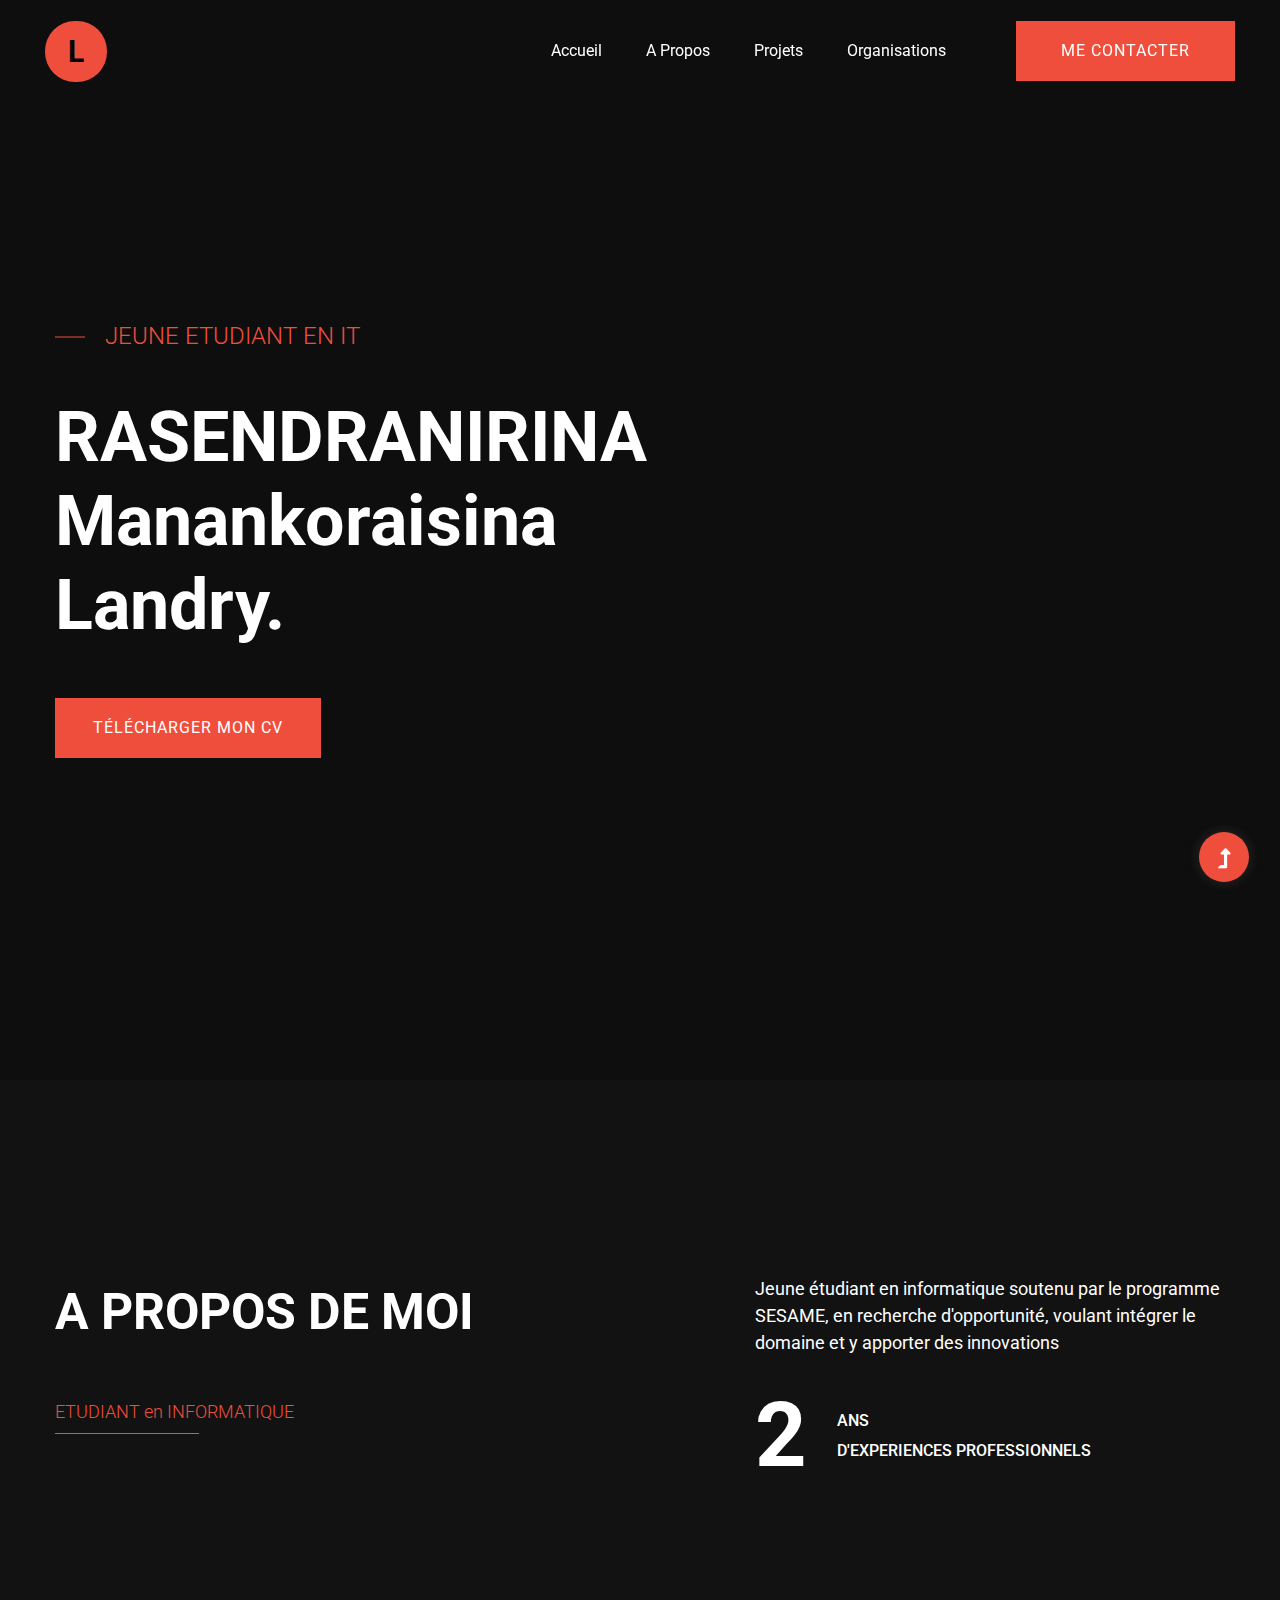
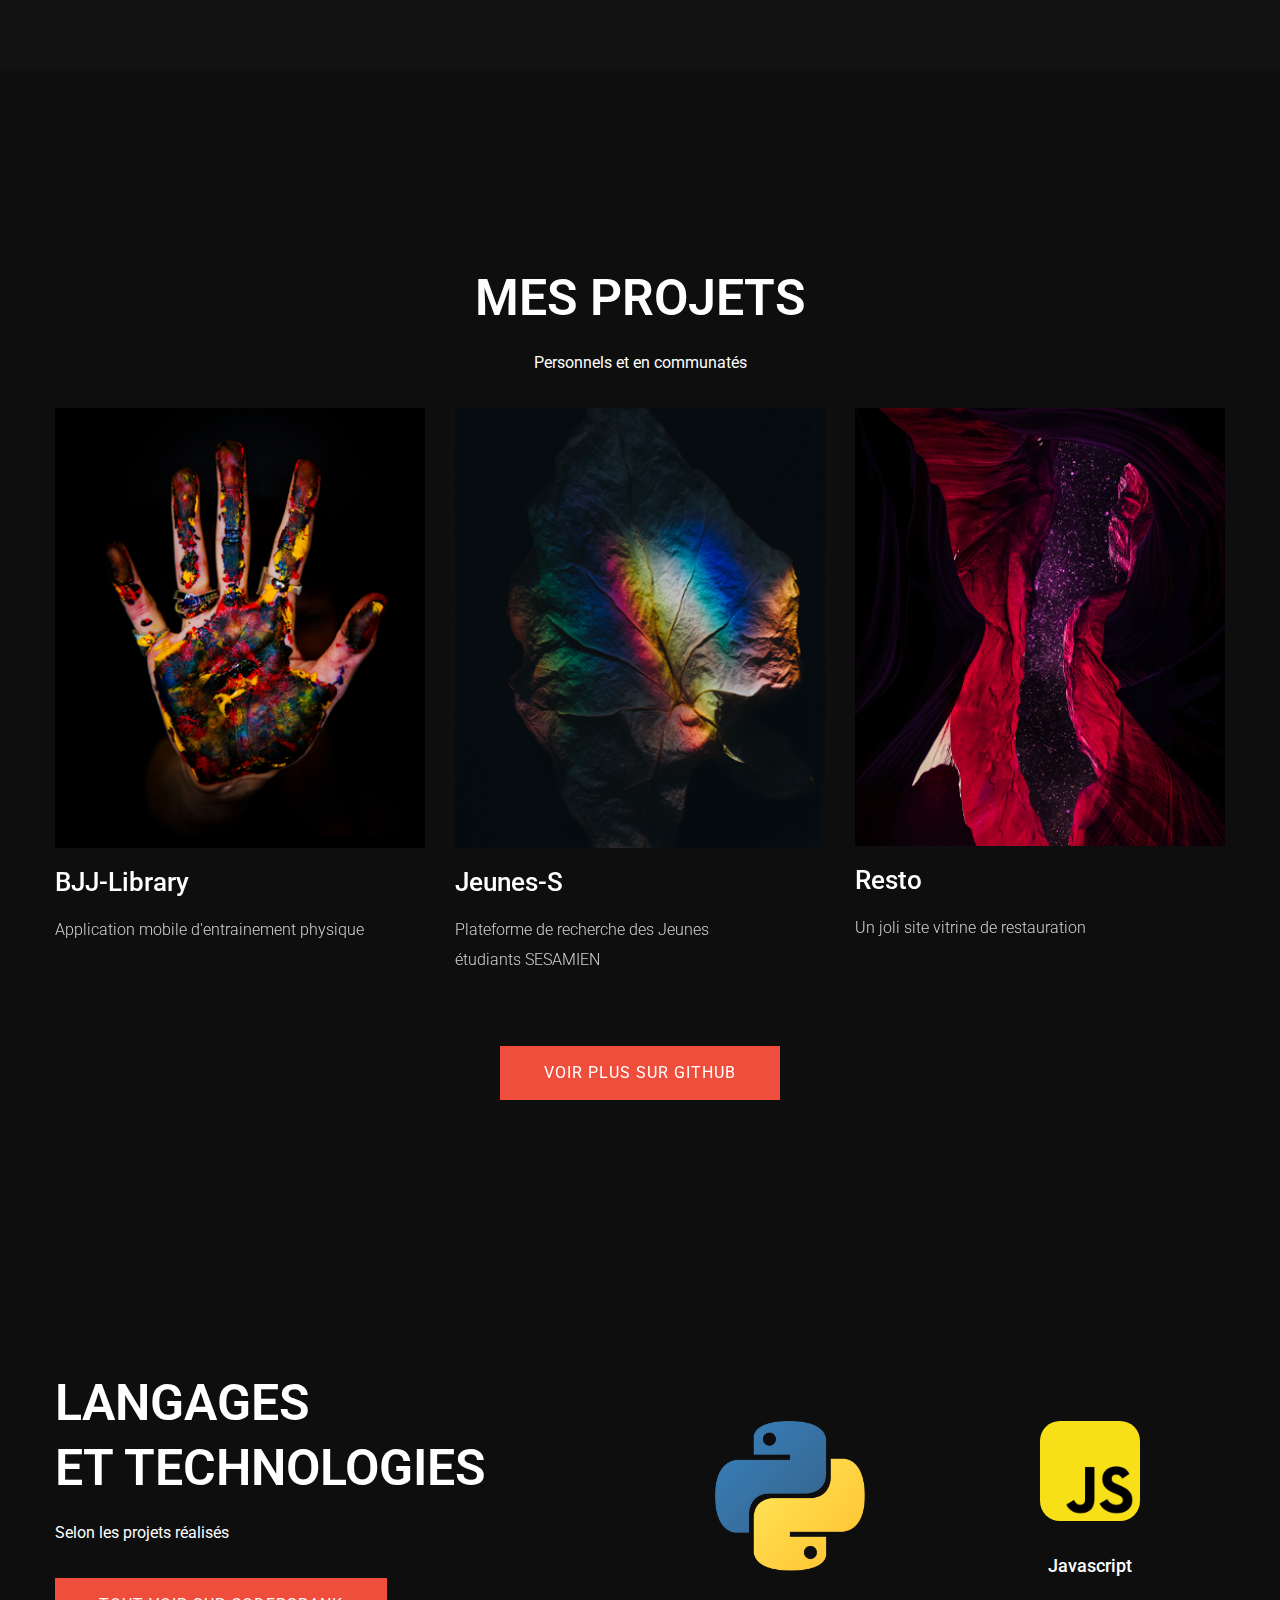
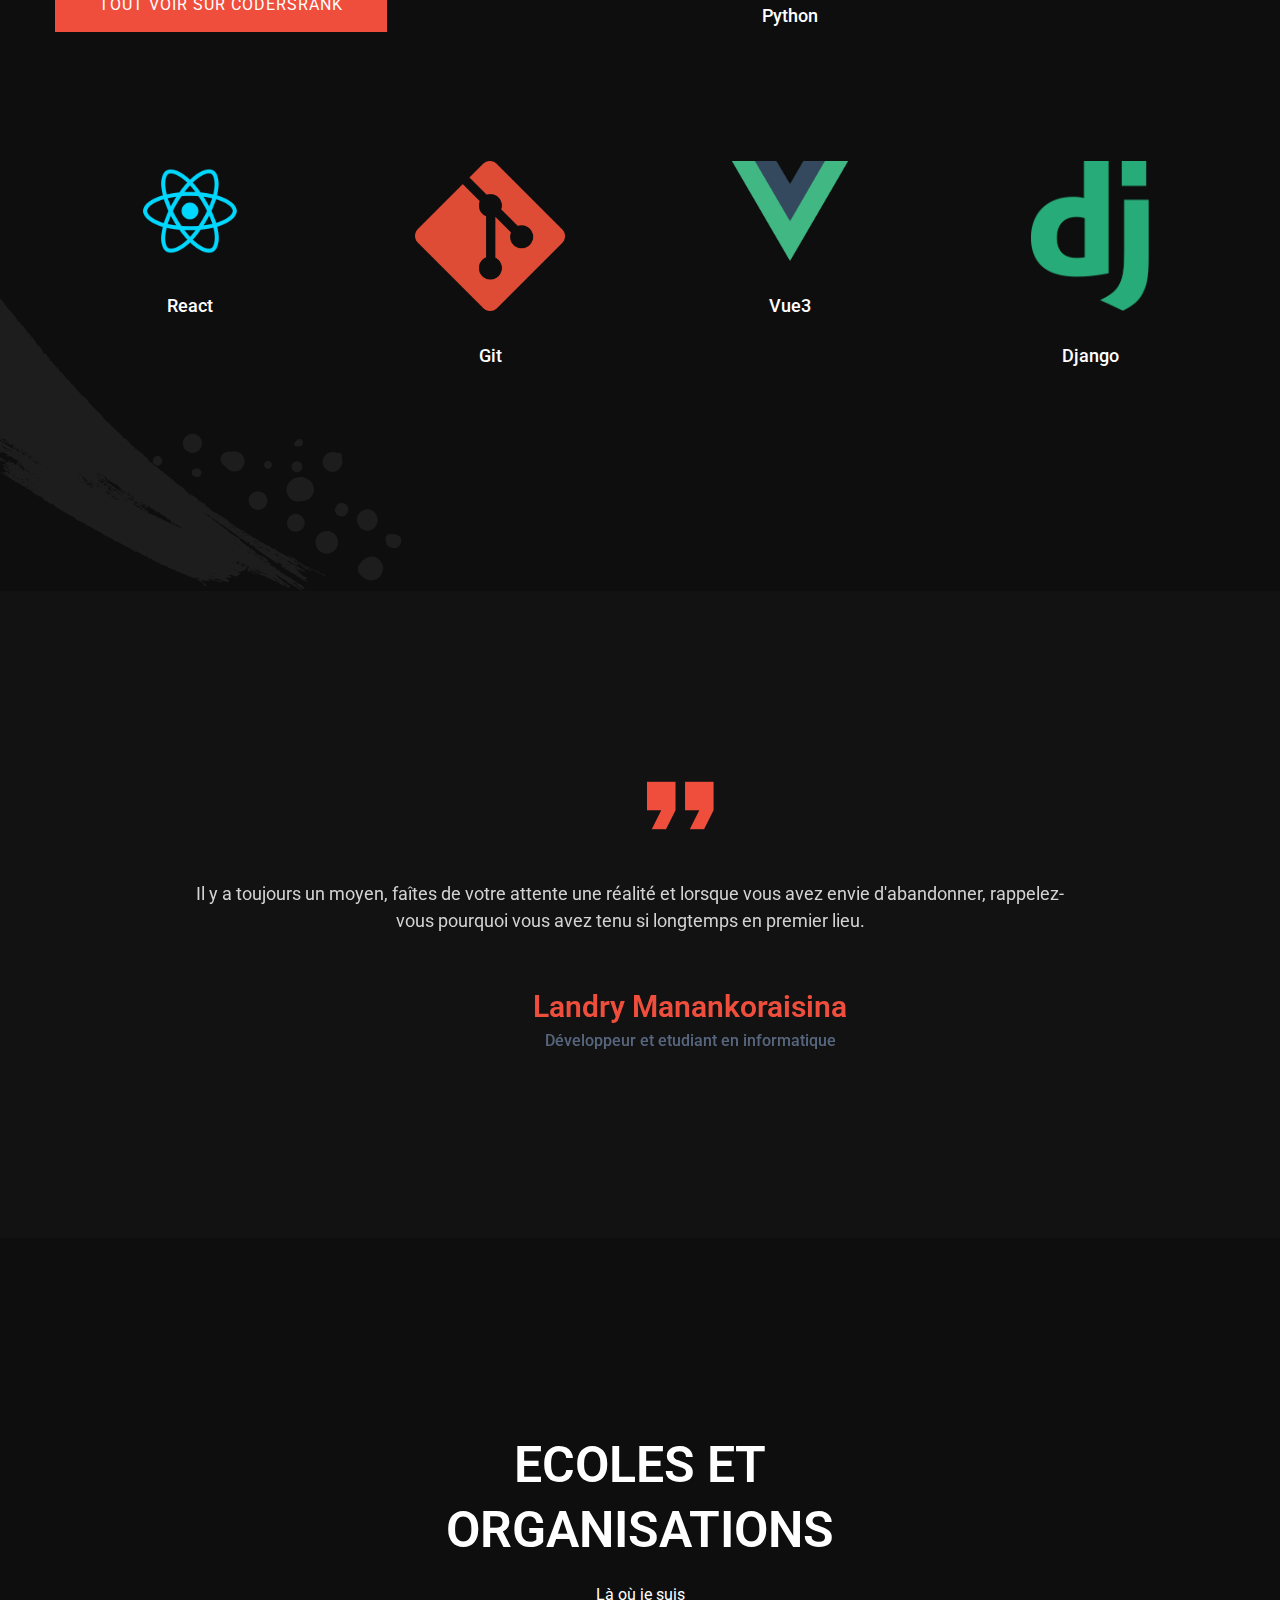
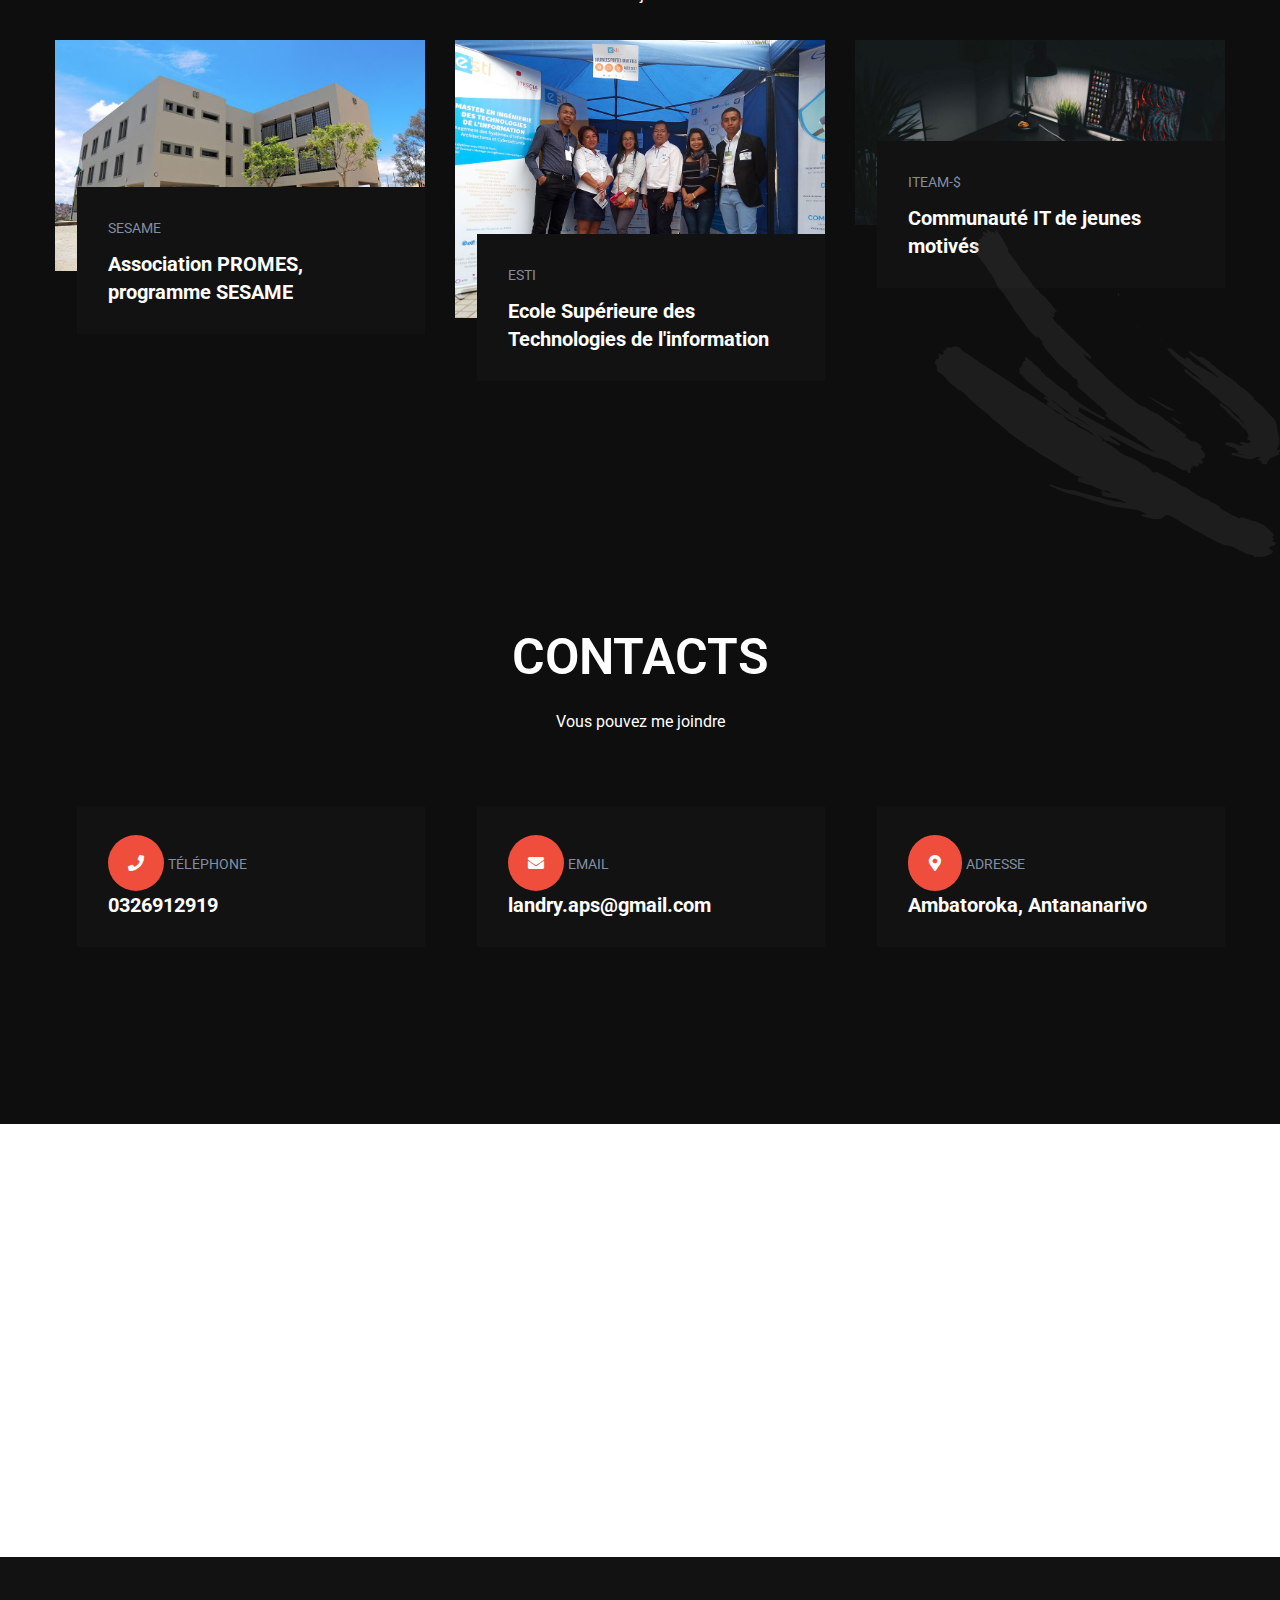
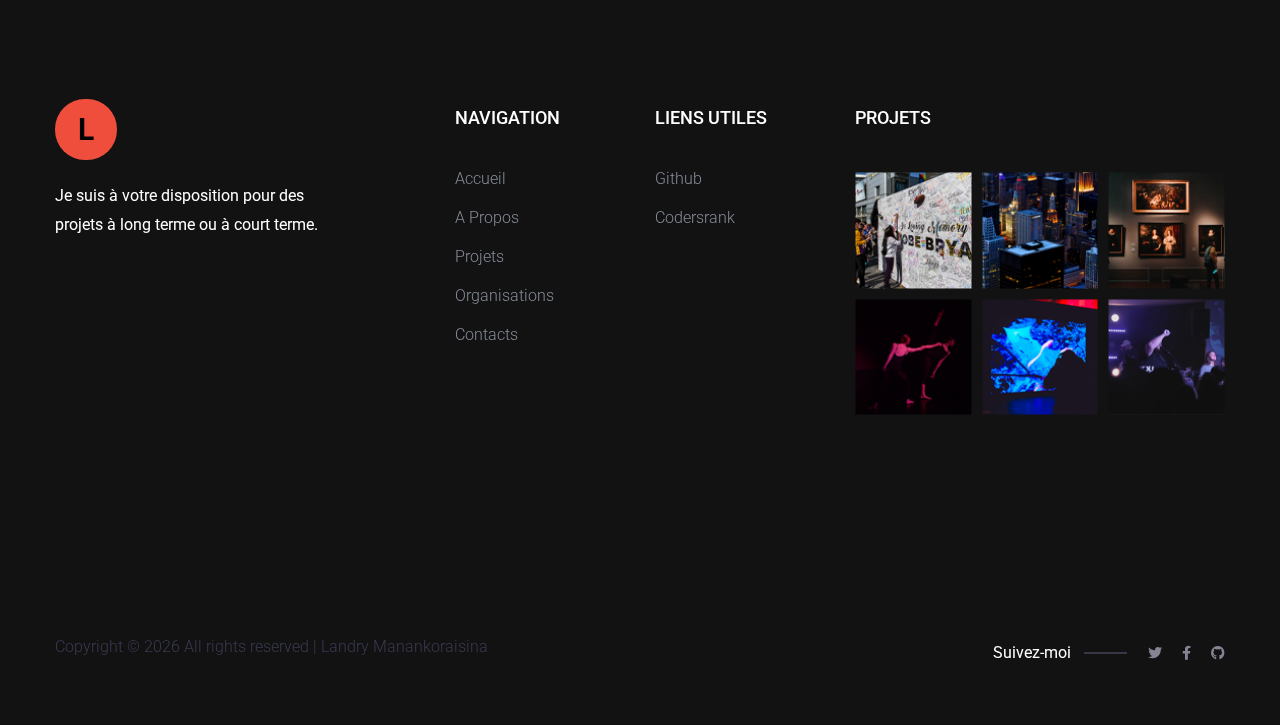
==== commit b9b4802e: "[IMP] Maj cv and some informations" ====
--- a/index.html
+++ b/index.html
@@ -33,7 +33,7 @@
 			<div class="preloader-inner position-relative">
 				<div class="preloader-circle"></div>
 				<div class="preloader-img pere-text">
-					<a href="index1.html"
+					<a href="index.html"
 						style="font-size:30px;background-color: #f04e3c; padding: 13px; padding-left:23px; padding-right: 23px; color: #fff; font-weight: bolder; border-radius: 30px;">L</a>
 				</div>
 			</div>
@@ -42,7 +42,6 @@
 
 
 	<header id="home">
-
 		<div class="header-area header-transparent">
 			<div class="main-header  header-sticky">
 				<div class="container-fluid">
@@ -60,7 +59,7 @@
 								<div class="main-menu f-right d-none d-lg-block">
 									<nav>
 										<ul id="navigation">
-											<li><a href="index1.html">Accueil</a></li>
+											<li><a href="index.html">Accueil</a></li>
 											<li><a href="#apropos"> A propos</a></li>
 											<li><a href="#projets">Projets</a></li>
 											<li><a href="#org">Organisations</a></li>
@@ -81,12 +80,10 @@
 				</div>
 			</div>
 		</div>
-
 	</header>
 
 
 	<main>
-
 		<div class="slider-area ">
 			<div class="slider-active">
 
@@ -134,10 +131,9 @@
 							<h3>Jeune étudiant en informatique soutenu par le programme
 								SESAME, en recherche d'opportunité, voulant intégrer le domaine
 								et y apporter des innovations</h3>
-							<p class="pera1"><span>Landry </span> Développeur</p>
 							<div class="experience">
 								<div class="year">
-									<span>1.5</span>
+									<span>2</span>
 								</div>
 								<div class="year-details">
 									<p>ANS<br> D'EXPERIENCES PROFESSIONNELS</p>
@@ -158,7 +154,7 @@
 			<div class="container">
 				<div class="section-tittle text-center mb-30">
 					<h2>MES PROJETS</h2>
-					<p>Personnels et en groupe</p>
+					<p>Personnels et en communatés</p>
 				</div>
 				<div class="row">
 					<div class="col-xl-4 col-lg-4 col-md-6 col-sm-6">
@@ -167,8 +163,8 @@
 								<img src="assets/img/gallery/blog01.png" alt="">
 							</div>
 							<div class="team-caption">
-								<h3><a href="services.html">Game-Store</a></h3>
-								<p>Plateforme de vente de jeux en ligne</p>
+								<h3><a href="services.html">BJJ-Library</a></h3>
+								<p>Application mobile d'entrainement physique</p>
 							</div>
 						</div>
 					</div>
@@ -178,8 +174,8 @@
 								<img src="assets/img/gallery/blog02.png" alt="">
 							</div>
 							<div class="team-caption">
-								<h3><a href="services.html">Game-Store</a></h3>
-								<p>Plateforme de vente de jeux en ligne</p>
+								<h3><a href="services.html">Jeunes-S</a></h3>
+								<p>Plateforme de recherche des Jeunes étudiants SESAMIEN</p>
 							</div>
 						</div>
 					</div>
@@ -189,8 +185,8 @@
 								<img src="assets/img/gallery/blog03.png" alt="">
 							</div>
 							<div class="team-caption">
-								<h3><a href="services.html">Game-Store</a></h3>
-								<p>Plateforme de vente de jeux en ligne</p>
+								<h3><a href="services.html">Resto</a></h3>
+								<p>Un joli site vitrine de restauration </p>
 							</div>
 						</div>
 					</div>
@@ -225,20 +221,14 @@
 					</div>
 					<div class="col-lg-3 col-md-4 col-sm-6">
 						<div class="single-brand text-center mb-30" style="border:none !important;">
-							<img src="assets/img/gallery/php.png" height="100" alt="">
-							<p style="text-transform: none;">PHP</p>
-						</div>
-					</div>
-					<div class="col-lg-3 col-md-4 col-sm-6">
-						<div class="single-brand text-center mb-30" style="border:none !important;">
-							<img src="assets/img/gallery/js.png" height="150" style="border-radius: 20px;" alt="">
+							<img src="assets/img/gallery/js.png" height="100" style="border-radius: 20px;" alt="">
 							<p style="text-transform: none;">Javascript</p>
 						</div>
 					</div>
 					<div class="col-lg-3 col-md-4 col-sm-6">
 						<div class="single-brand text-center mb-30" style="border:none !important;">
 							<img src="assets/img/gallery/react.png" height="100" alt="">
-							<p style="text-transform: none;">React Native</p>
+							<p style="text-transform: none;">React</p>
 						</div>
 					</div>
 					<div class="col-lg-3 col-md-4 col-sm-6">
@@ -249,7 +239,13 @@
 					</div>
 					<div class="col-lg-3 col-md-4 col-sm-6">
 						<div class="single-brand text-center mb-30" style="border:none !important;">
-							<img src="assets/img/gallery/dj.png" height="100" alt="">
+							<img src="assets/img/gallery/vue3.png" height="100" alt="">
+							<p style="text-transform: none;">Vue3</p>
+						</div>
+					</div>
+					<div class="col-lg-3 col-md-4 col-sm-6">
+						<div class="single-brand text-center mb-30" style="border:none !important;">
+							<img src="assets/img/gallery/dj.png" height="150" alt="">
 							<p style="text-transform: none;">Django</p>
 						</div>
 					</div>
@@ -283,7 +279,7 @@
 										</div>
 										<div class="founder-text">
 											<span>Landry Manankoraisina</span>
-											<p>Développeur et DevOps</p>
+											<p>Développeur et etudiant en informatique</p>
 										</div>
 									</div>
 								</div>
@@ -378,7 +374,7 @@
 								<i class="fa fa-envelope"
 									style="color: white; background-color: #f04e3c; padding: 20px; border-radius: 50px;"></i>
 								<span class="color1">Email</span>
-								<h4><a>landry.apsa@gmail.com</a></h4>
+								<h4><a>landry.aps@gmail.com</a></h4>
 							</div>
 						</div>
 					</div>
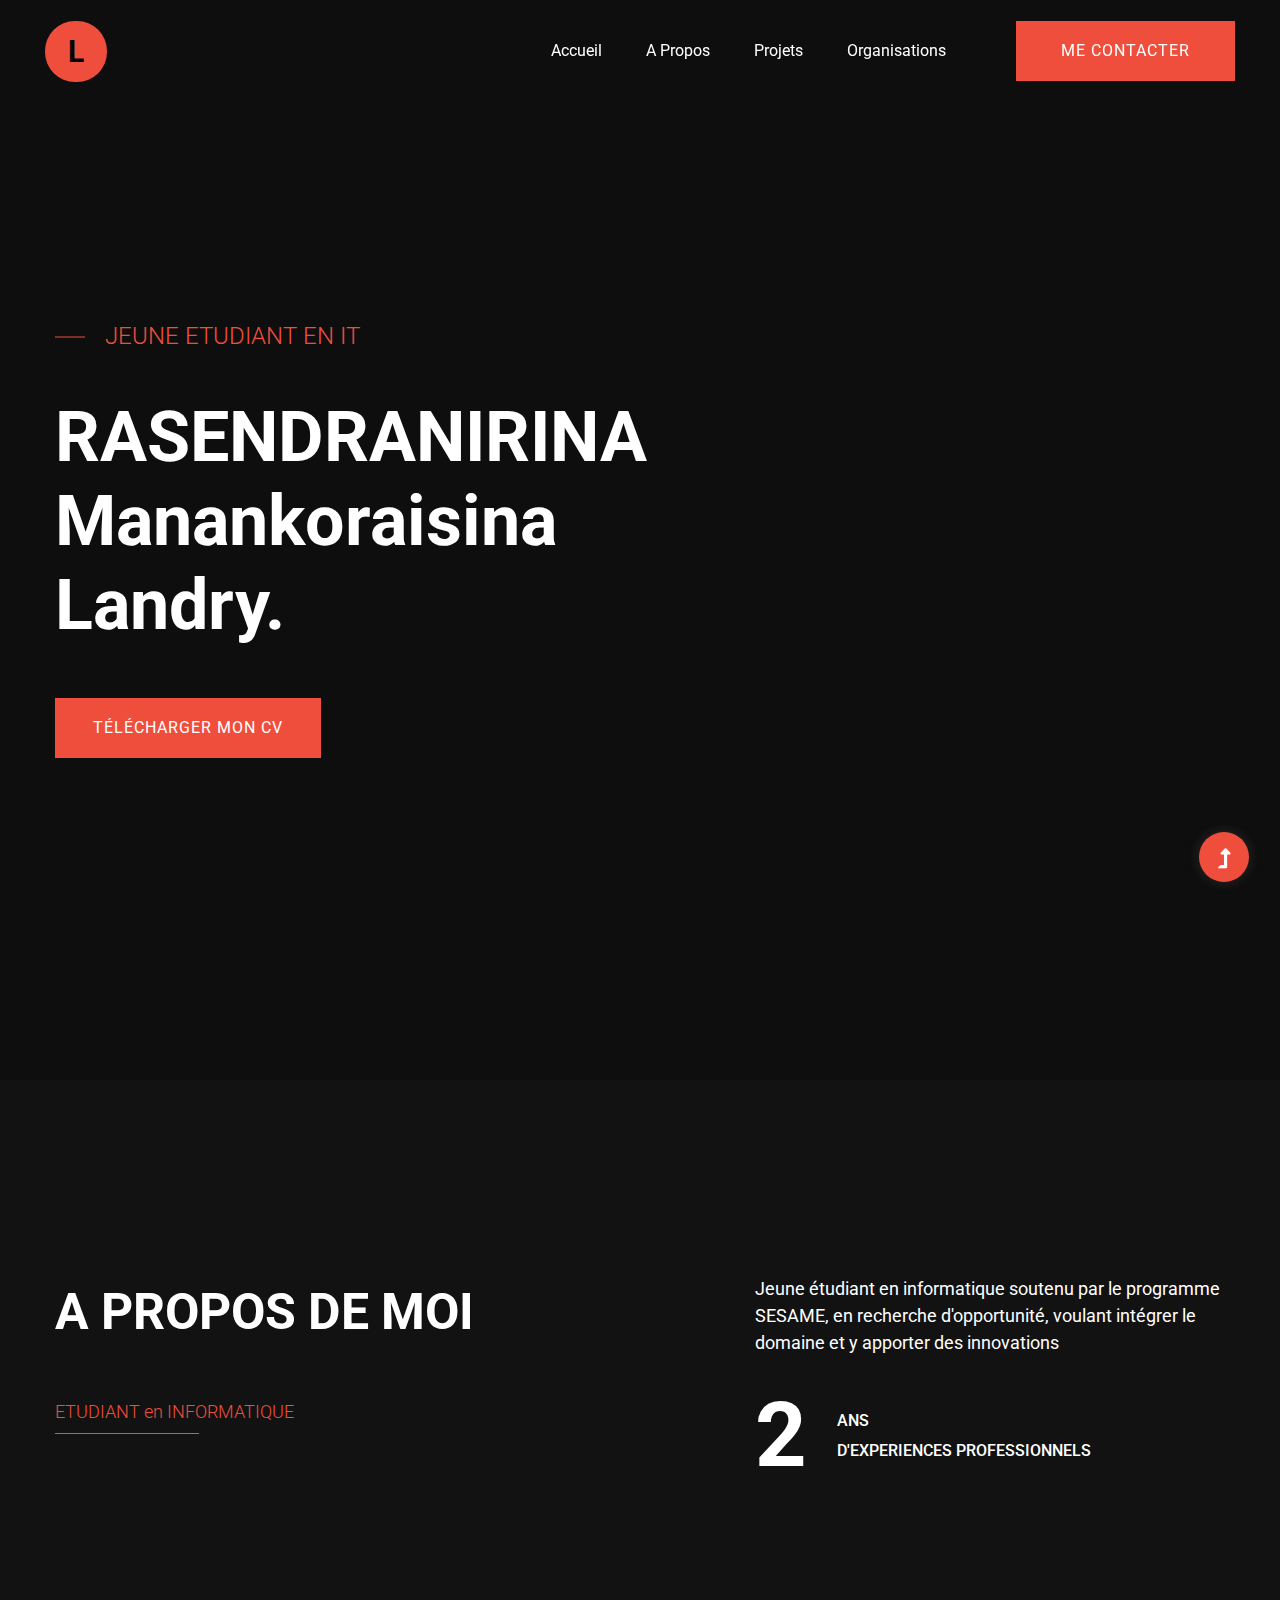
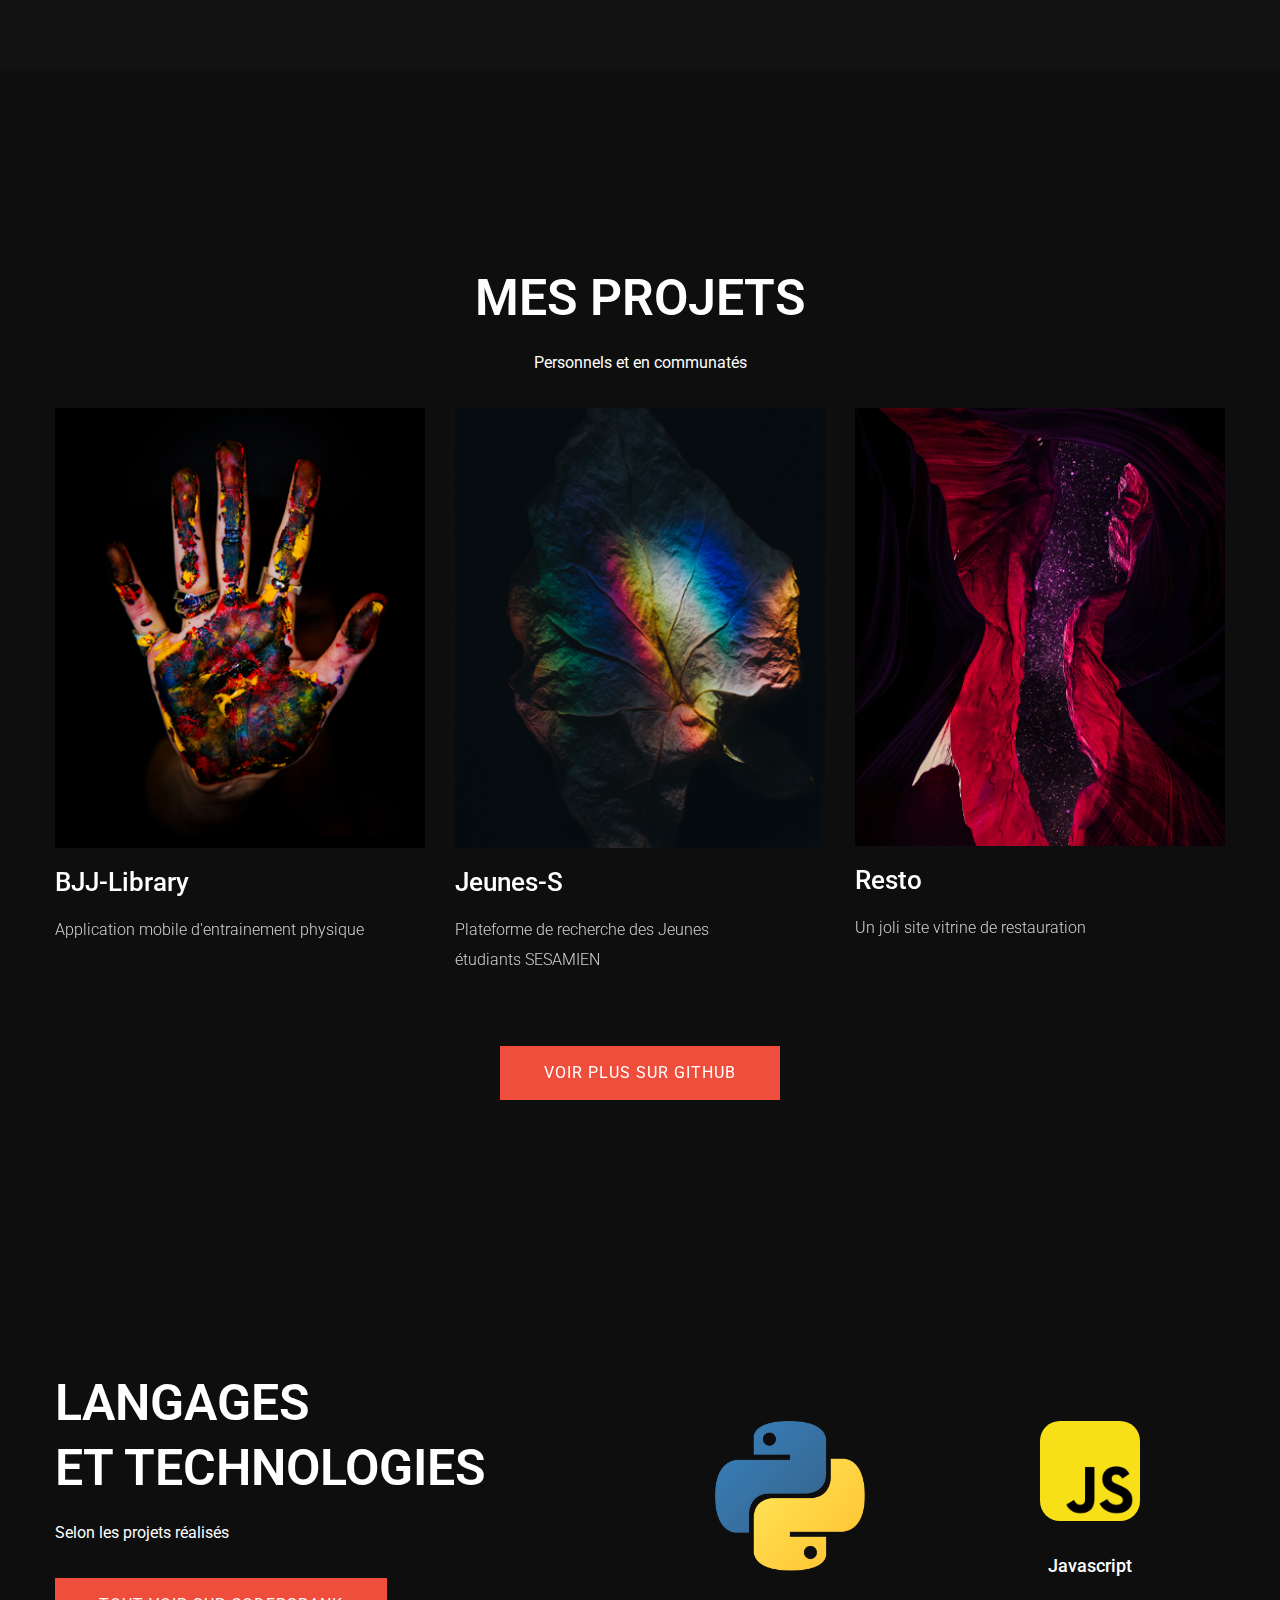
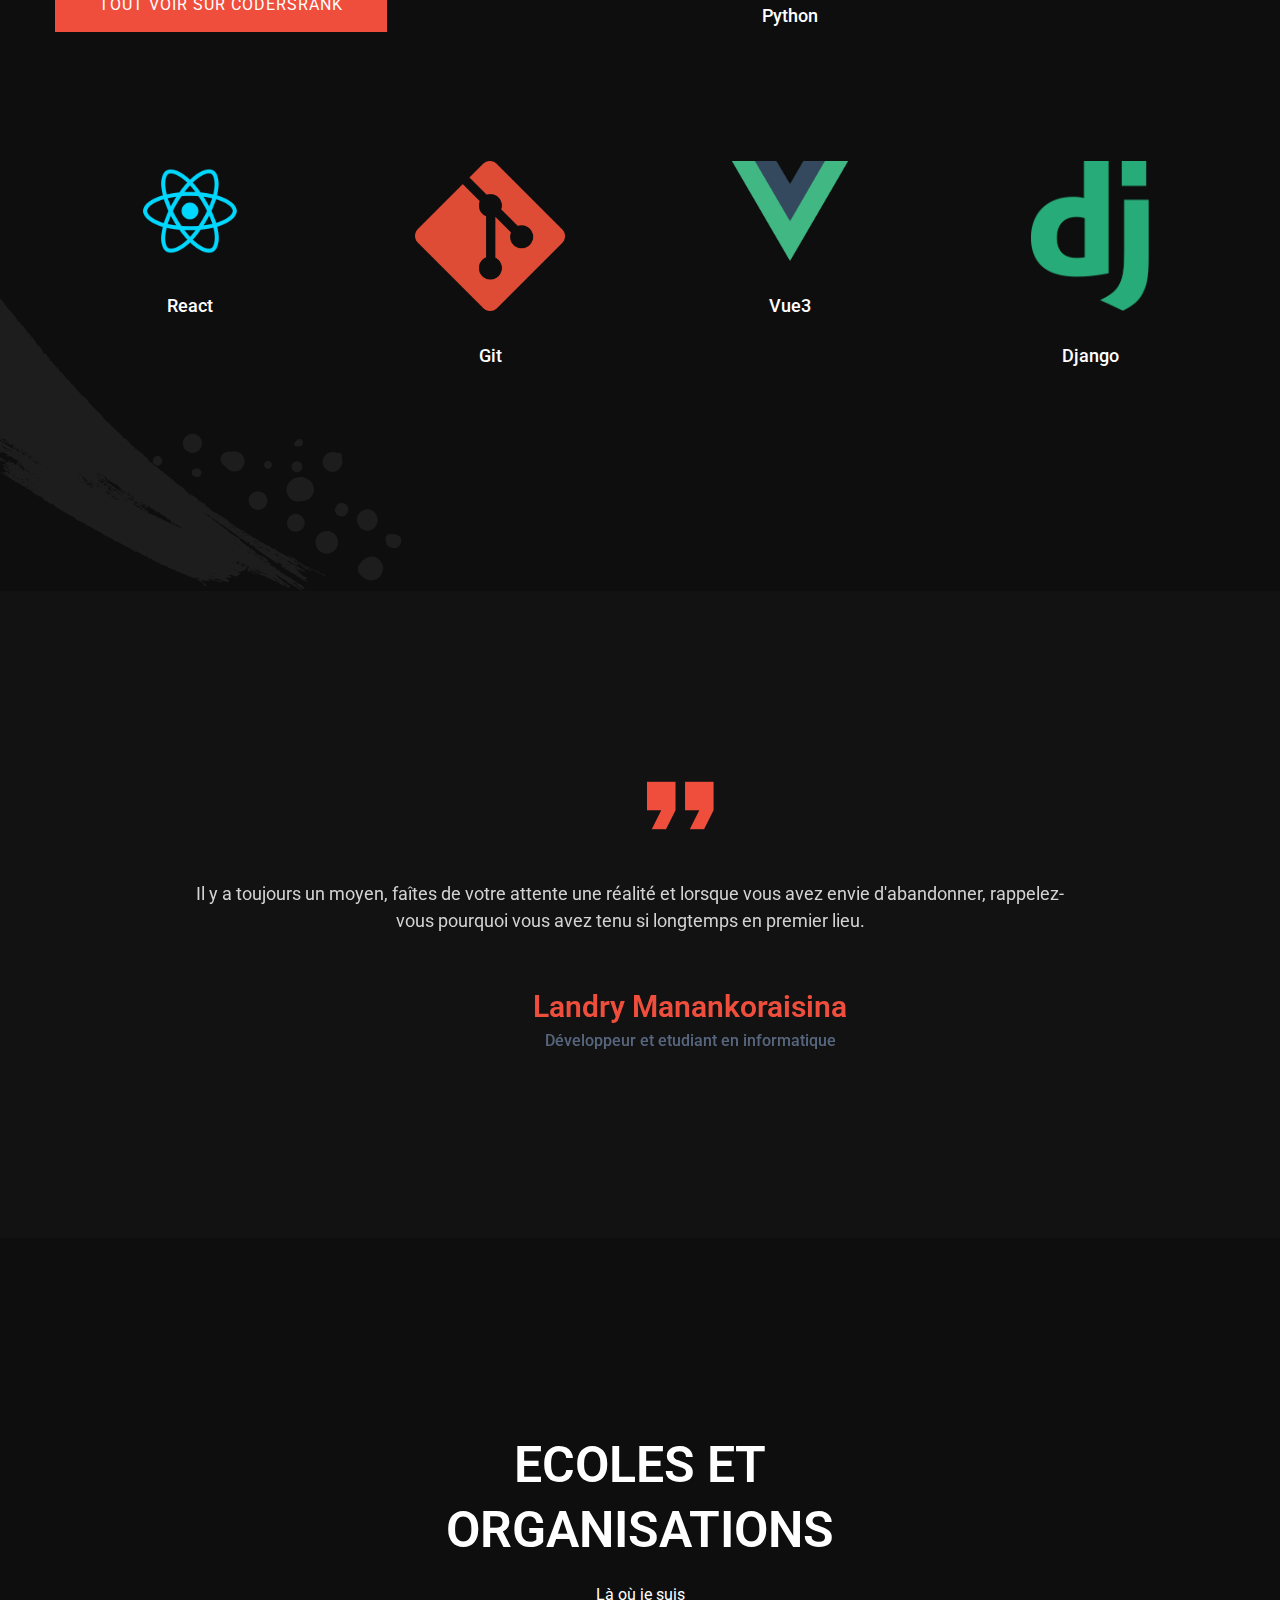
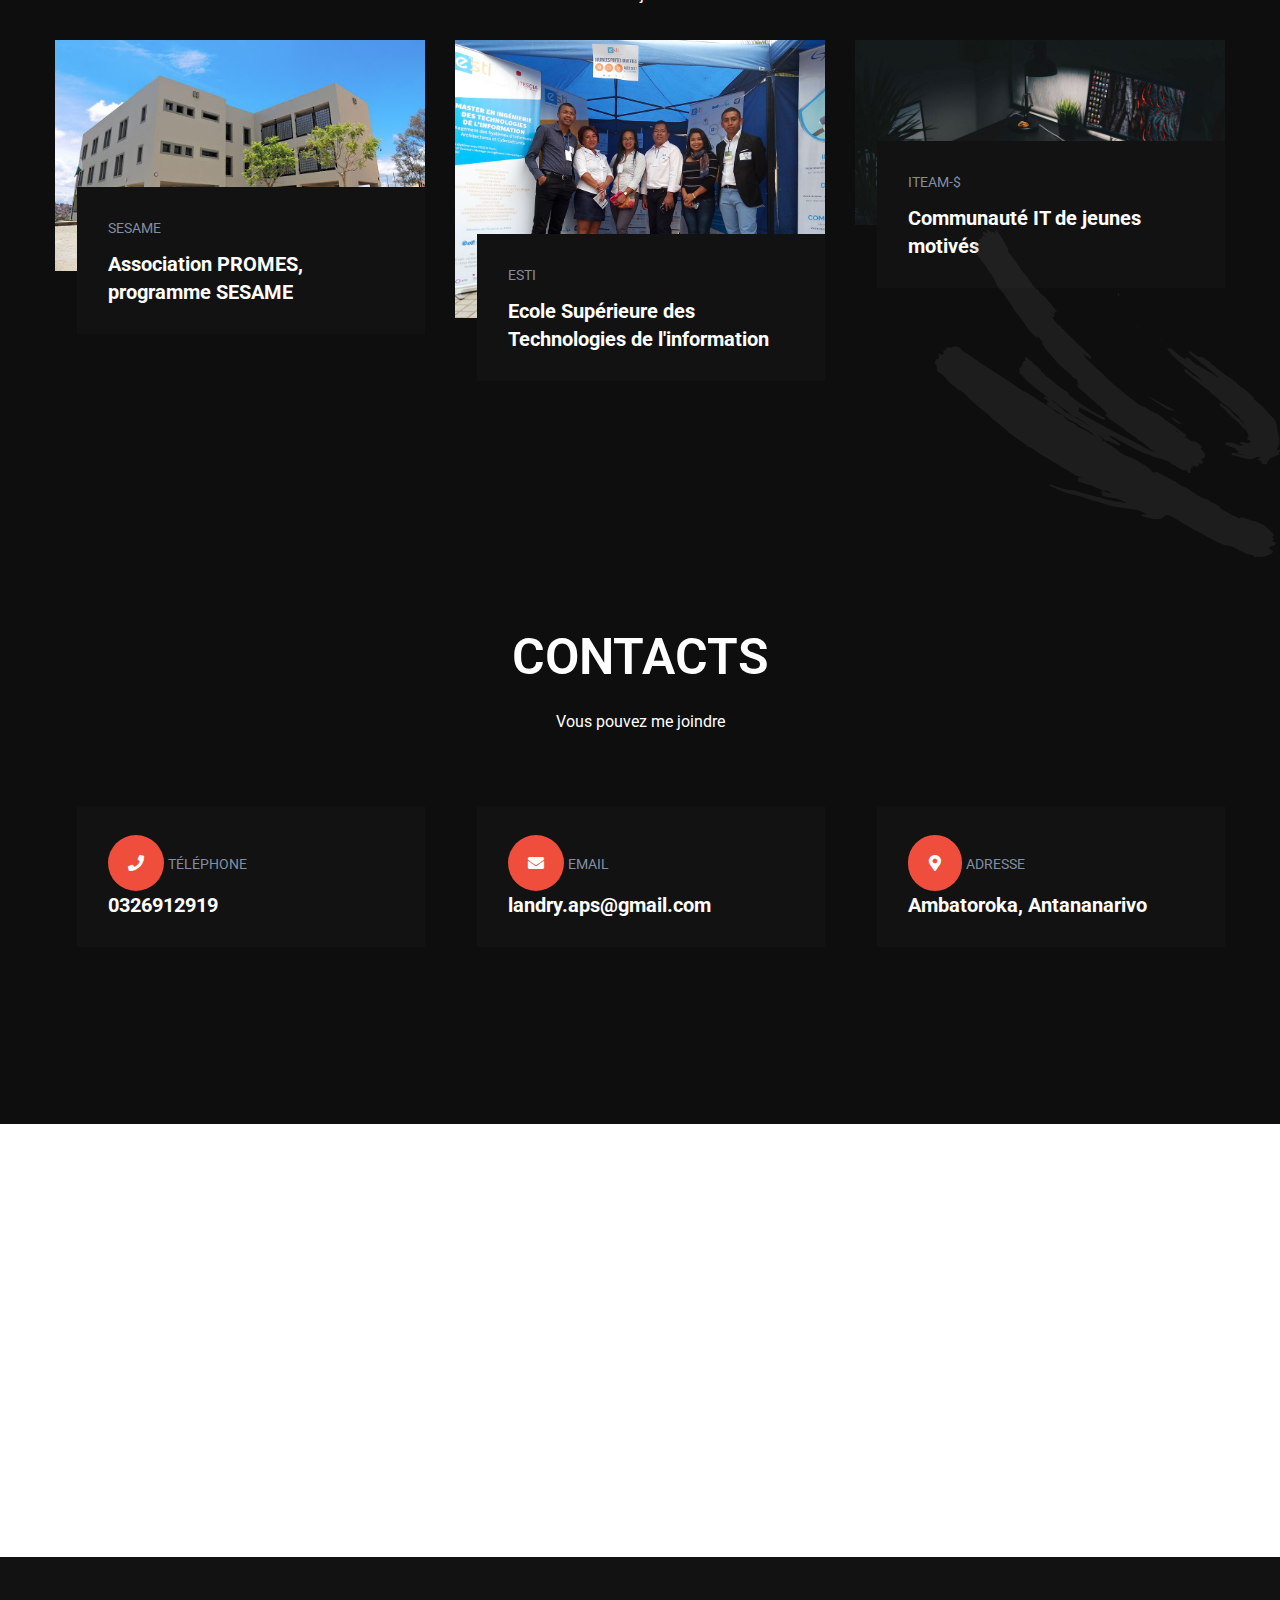
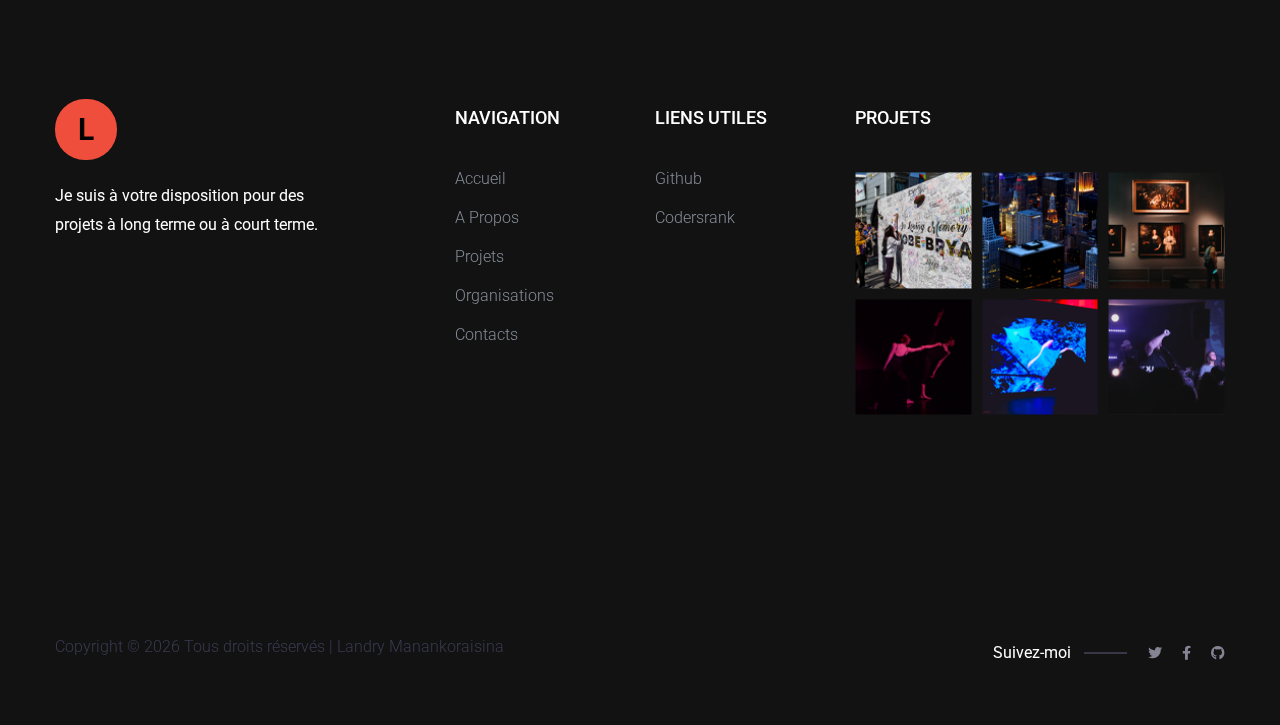
==== commit 48789706: "[IMP] Change copyright language to French" ====
--- a/index.html
+++ b/index.html
@@ -475,7 +475,7 @@
 									Copyright &copy;
 									<script data-cfasync="false"
 										src="/cdn-cgi/scripts/5c5dd728/cloudflare-static/email-decode.min.js"></script>
-									<script>document.write(new Date().getFullYear());</script> All rights reserved |
+									<script>document.write(new Date().getFullYear());</script> Tous droits réservés |
 									Landry Manankoraisina</a>
 								</p>
 							</div>
@@ -531,4 +531,4 @@
 
 </body>
 
-</html>+</html>
